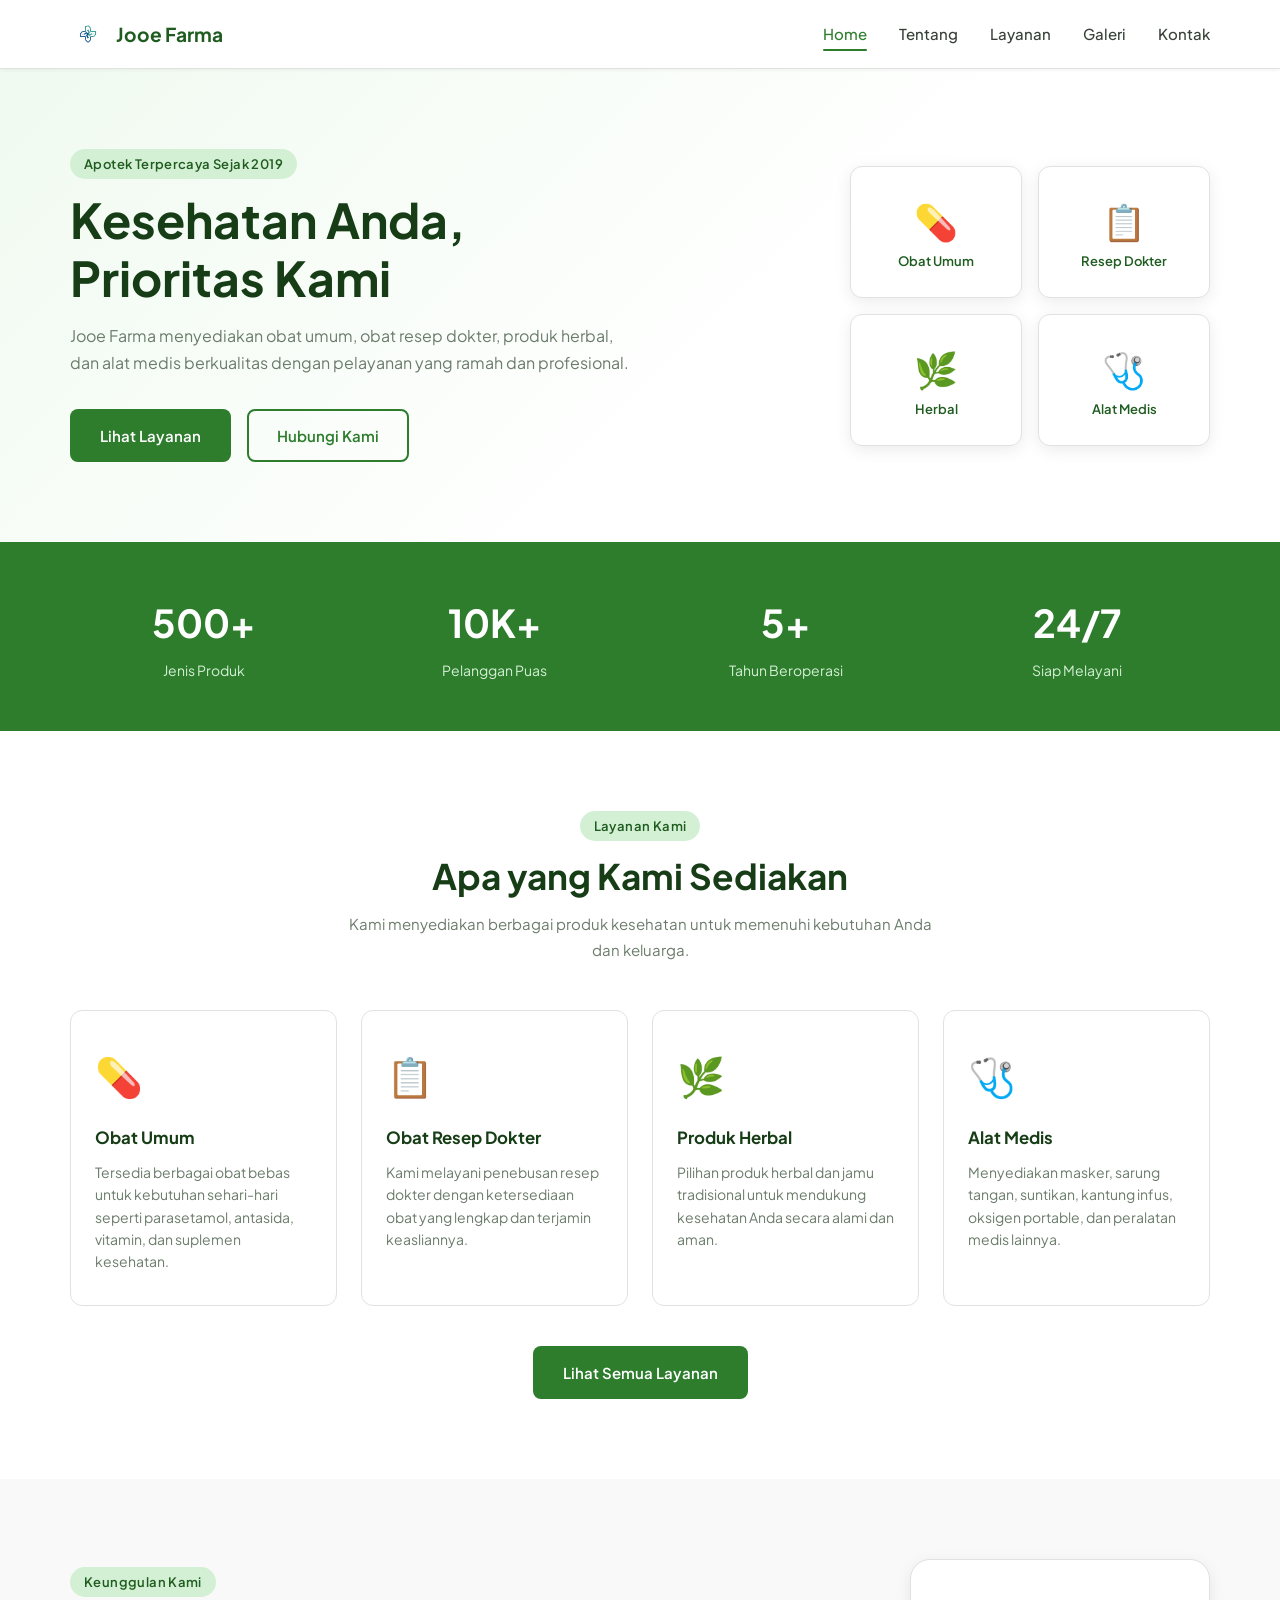
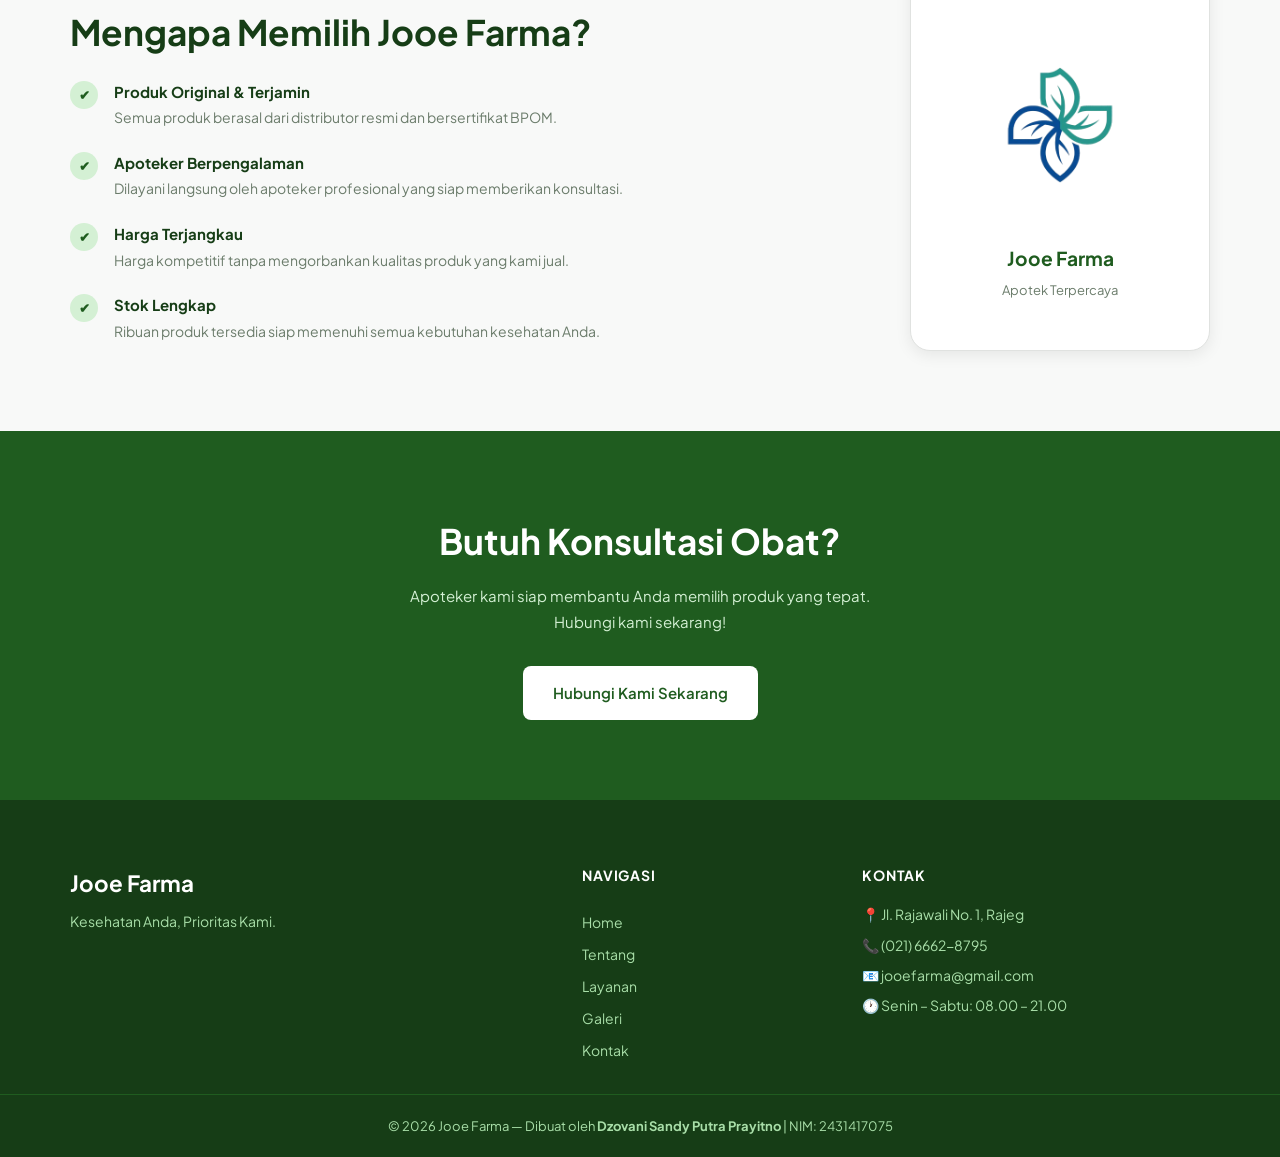
==== index.html @ 62e9a2bd "update html" ====
<!DOCTYPE html>
<html lang="id">
<head>
  <meta charset="UTF-8" />
  <meta name="viewport" content="width=device-width, initial-scale=1.0" />
  <title>Jooe Farma - Apotek Terpercaya</title>
  <link rel="image/jpg" href="images/logo.png">
  <link rel="stylesheet" href="style.css" />
  <link href="https://fonts.googleapis.com/css2?family=Plus+Jakarta+Sans:wght@400;500;600;700&display=swap" rel="stylesheet" />
</head>
<body>

  <!-- ========== NAVBAR ========== -->
  <header class="navbar">
    <div class="container navbar__inner">

      <a href="index.html" class="navbar__logo">
        <img src="images/logo.png" alt="Logo Jooe Farma" class="navbar__logo-img" />
        <span class="navbar__logo-text">Jooe Farma</span>
      </a>

      <nav class="navbar__menu" id="navMenu">
        <a href="index.html"    class="navbar__link active">Home</a>
        <a href="tentang.html"  class="navbar__link">Tentang</a>
        <a href="layanan.html"  class="navbar__link">Layanan</a>
        <a href="galeri.html"   class="navbar__link">Galeri</a>
        <a href="kontak.html"   class="navbar__link">Kontak</a>
      </nav>

      <button class="navbar__toggle" id="navToggle" aria-label="Buka menu">
        <span></span>
        <span></span>
        <span></span>
      </button>

    </div>
  </header>

  <main>

    <!-- ========== HERO ========== -->
    <section class="hero">
      <div class="container hero__inner">

        <div class="hero__content">
          <span class="badge">Apotek Terpercaya Sejak 2019</span>
          <h1 class="hero__title">Kesehatan Anda,<br />Prioritas Kami</h1>
          <p class="hero__desc">
            Jooe Farma menyediakan obat umum, obat resep dokter, produk herbal,
            dan alat medis berkualitas dengan pelayanan yang ramah dan profesional.
          </p>
          <div class="hero__actions">
            <a href="layanan.html" class="btn btn--primary">Lihat Layanan</a>
            <a href="kontak.html"  class="btn btn--outline">Hubungi Kami</a>
          </div>
        </div>

        <div class="hero__cards">
          <div class="hero-card">
            <span class="hero-card__icon">💊</span>
            <p class="hero-card__label">Obat Umum</p>
          </div>
          <div class="hero-card">
            <span class="hero-card__icon">📋</span>
            <p class="hero-card__label">Resep Dokter</p>
          </div>
          <div class="hero-card">
            <span class="hero-card__icon">🌿</span>
            <p class="hero-card__label">Herbal</p>
          </div>
          <div class="hero-card">
            <span class="hero-card__icon">🩺</span>
            <p class="hero-card__label">Alat Medis</p>
          </div>
        </div>

      </div>
    </section>

    <!-- ========== STATS ========== -->
    <section class="stats">
      <div class="container stats__grid">
        <div class="stats__item">
          <span class="stats__number">500+</span>
          <span class="stats__label">Jenis Produk</span>
        </div>
        <div class="stats__item">
          <span class="stats__number">10K+</span>
          <span class="stats__label">Pelanggan Puas</span>
        </div>
        <div class="stats__item">
          <span class="stats__number">5+</span>
          <span class="stats__label">Tahun Beroperasi</span>
        </div>
        <div class="stats__item">
          <span class="stats__number">24/7</span>
          <span class="stats__label">Siap Melayani</span>
        </div>
      </div>
    </section>

    <!-- ========== LAYANAN UNGGULAN ========== -->
    <section class="section">
      <div class="container">

        <div class="section__header">
          <span class="badge">Layanan Kami</span>
          <h2 class="section__title">Apa yang Kami Sediakan</h2>
          <p class="section__desc">
            Kami menyediakan berbagai produk kesehatan untuk memenuhi kebutuhan Anda dan keluarga.
          </p>
        </div>

        <div class="services__grid">

          <div class="service-card">
            <div class="service-card__icon">💊</div>
            <h3 class="service-card__title">Obat Umum</h3>
            <p class="service-card__desc">
              Tersedia berbagai obat bebas untuk kebutuhan sehari-hari seperti
              parasetamol, antasida, vitamin, dan suplemen kesehatan.
            </p>
          </div>

          <div class="service-card">
            <div class="service-card__icon">📋</div>
            <h3 class="service-card__title">Obat Resep Dokter</h3>
            <p class="service-card__desc">
              Kami melayani penebusan resep dokter dengan ketersediaan obat
              yang lengkap dan terjamin keasliannya.
            </p>
          </div>

          <div class="service-card">
            <div class="service-card__icon">🌿</div>
            <h3 class="service-card__title">Produk Herbal</h3>
            <p class="service-card__desc">
              Pilihan produk herbal dan jamu tradisional untuk mendukung
              kesehatan Anda secara alami dan aman.
            </p>
          </div>

          <div class="service-card">
            <div class="service-card__icon">🩺</div>
            <h3 class="service-card__title">Alat Medis</h3>
            <p class="service-card__desc">
              Menyediakan masker, sarung tangan, suntikan, kantung infus,
              oksigen portable, dan peralatan medis lainnya.
            </p>
          </div>

        </div>

        <div class="text-center" style="margin-top: 2.5rem;">
          <a href="layanan.html" class="btn btn--primary">Lihat Semua Layanan</a>
        </div>

      </div>
    </section>

    <!-- ========== KENAPA JOOE FARMA ========== -->
    <section class="section why">
      <div class="container why__inner">

        <div class="why__content">
          <span class="badge">Keunggulan Kami</span>
          <h2 class="section__title">Mengapa Memilih Jooe Farma?</h2>

          <ul class="why__list">

            <li class="why__item">
              <span class="why__check">✔</span>
              <div>
                <strong>Produk Original &amp; Terjamin</strong>
                <p>Semua produk berasal dari distributor resmi dan bersertifikat BPOM.</p>
              </div>
            </li>

            <li class="why__item">
              <span class="why__check">✔</span>
              <div>
                <strong>Apoteker Berpengalaman</strong>
                <p>Dilayani langsung oleh apoteker profesional yang siap memberikan konsultasi.</p>
              </div>
            </li>

            <li class="why__item">
              <span class="why__check">✔</span>
              <div>
                <strong>Harga Terjangkau</strong>
                <p>Harga kompetitif tanpa mengorbankan kualitas produk yang kami jual.</p>
              </div>
            </li>

            <li class="why__item">
              <span class="why__check">✔</span>
              <div>
                <strong>Stok Lengkap</strong>
                <p>Ribuan produk tersedia siap memenuhi semua kebutuhan kesehatan Anda.</p>
              </div>
            </li>

          </ul>
        </div>

        <div class="why__visual">
          <div class="why__visual-box">
            <img src="images/logo.png" alt="Logo Jooe Farma" class="why__visual-logo" />
            <p>Jooe Farma</p>
            <small>Apotek Terpercaya</small>
          </div>
        </div>

      </div>
    </section>

    <!-- ========== CTA BANNER ========== -->
    <section class="cta-banner">
      <div class="container cta-banner__inner">
        <h2 class="cta-banner__title">Butuh Konsultasi Obat?</h2>
        <p class="cta-banner__desc">
          Apoteker kami siap membantu Anda memilih produk yang tepat. Hubungi kami sekarang!
        </p>
        <a href="kontak.html" class="btn btn--white">Hubungi Kami Sekarang</a>
      </div>
    </section>

  </main>

  <!-- ========== FOOTER ========== -->
  <footer class="footer">
    <div class="container footer__grid">

      <div class="footer__brand">
        <span class="footer__logo-text">Jooe Farma</span>
        <p class="footer__tagline">Kesehatan Anda, Prioritas Kami.</p>
      </div>

      <div class="footer__nav">
        <h4 class="footer__heading">Navigasi</h4>
        <a href="index.html"   class="footer__link">Home</a>
        <a href="tentang.html" class="footer__link">Tentang</a>
        <a href="layanan.html" class="footer__link">Layanan</a>
        <a href="galeri.html"  class="footer__link">Galeri</a>
        <a href="kontak.html"  class="footer__link">Kontak</a>
      </div>

      <div class="footer__contact">
        <h4 class="footer__heading">Kontak</h4>
        <p>📍 Jl. Rajawali No. 1, Rajeg</p>
        <p>📞 (021) 6662-8795</p>
        <p>📧 jooefarma@gmail.com</p>
        <p>🕐 Senin – Sabtu: 08.00 – 21.00</p>
      </div>

    </div>

    <div class="footer__bottom">
      <div class="container">
        <p>
          &copy; 2026 Jooe Farma &mdash; Dibuat oleh
          <strong>Dzovani Sandy Putra Prayitno</strong> | NIM: 2431417075
        </p>
      </div>
    </div>
  </footer>

  <script src="script.js"></script>

</body>
</html>
---- style.css ----
/* ---------- RESET & BASE ---------- */
*, *::before, *::after {
  box-sizing: border-box;
  margin: 0;
  padding: 0;
}

html {
  scroll-behavior: smooth;
}

body {
  font-family: 'Plus Jakarta Sans', sans-serif;
  font-size: 16px;
  line-height: 1.7;
  color: #1a2e1a;
  background-color: #ffffff;
}

img {
  max-width: 100%;
  display: block;
}

a {
  text-decoration: none;
  color: inherit;
}

ul {
  list-style: none;
}

/* ---------- CSS VARIABLES ---------- */
:root {
  --green-50:  #f0faf0;
  --green-100: #d4f0d4;
  --green-200: #a8dea8;
  --green-500: #3a9a3a;
  --green-600: #2d7d2d;
  --green-700: #1f5c1f;
  --green-800: #163d16;

  --gray-50:  #f8f9f8;
  --gray-100: #f0f1f0;
  --gray-200: #e0e2e0;
  --gray-500: #6b7c6b;
  --gray-700: #374037;

  --white: #ffffff;
  --radius-sm: 8px;
  --radius-md: 12px;
  --radius-lg: 20px;

  --shadow-sm: 0 1px 4px rgba(0,0,0,0.06);
  --shadow-md: 0 4px 16px rgba(0,0,0,0.08);

  --transition: 0.2s ease;
}

/* ---------- FLUID CONTAINER ---------- */
.container {
  width: 90%;
  max-width: 1140px;
  margin-inline: auto;
}

/* ---------- TYPOGRAPHY UTILITIES ---------- */
.text-center { text-align: center; }

.badge {
  display: inline-block;
  background: var(--green-100);
  color: var(--green-700);
  font-size: 13px;
  font-weight: 600;
  padding: 4px 14px;
  border-radius: 999px;
  letter-spacing: 0.03em;
  margin-bottom: 0.75rem;
}

/* ---------- BUTTONS ---------- */
.btn {
  display: inline-block;
  padding: 12px 28px;
  border-radius: var(--radius-sm);
  font-size: 15px;
  font-weight: 600;
  cursor: pointer;
  transition: background var(--transition), color var(--transition), border-color var(--transition);
  border: 2px solid transparent;
}

.btn--primary {
  background: var(--green-600);
  color: var(--white);
}

.btn--primary:hover {
  background: var(--green-700);
}

.btn--outline {
  background: transparent;
  color: var(--green-600);
  border-color: var(--green-600);
}

.btn--outline:hover {
  background: var(--green-50);
}

.btn--white {
  background: var(--white);
  color: var(--green-700);
}

.btn--white:hover {
  background: var(--green-50);
}

/* ---------- SECTION COMMON ---------- */
.section {
  padding: 5rem 0;
}

.section__header {
  text-align: center;
  max-width: 600px;
  margin-inline: auto;
  margin-bottom: 3rem;
}

.section__title {
  font-size: clamp(1.6rem, 3vw, 2.2rem);
  font-weight: 700;
  color: var(--green-800);
  margin-bottom: 0.75rem;
  line-height: 1.3;
}

.section__desc {
  font-size: 15px;
  color: var(--gray-500);
}

/* ================================================
   NAVBAR
   ================================================ */
.navbar {
  position: sticky;
  top: 0;
  z-index: 100;
  background: var(--white);
  border-bottom: 1px solid var(--gray-200);
  box-shadow: var(--shadow-sm);
}

.navbar__inner {
  display: flex;
  align-items: center;
  justify-content: space-between;
  height: 68px;
}

.navbar__logo {
  display: flex;
  align-items: center;
  gap: 10px;
}

.navbar__logo-img {
  width: 36px;
  height: 36px;
  object-fit: contain;
}

.navbar__logo-text {
  font-size: 1.2rem;
  font-weight: 700;
  color: var(--green-700);
}

.navbar__menu {
  display: flex;
  align-items: center;
  gap: 2rem;
}

.navbar__link {
  font-size: 15px;
  font-weight: 500;
  color: var(--gray-700);
  position: relative;
  transition: color var(--transition);
}

.navbar__link::after {
  content: '';
  position: absolute;
  bottom: -4px;
  left: 0;
  width: 0;
  height: 2px;
  background: var(--green-600);
  border-radius: 2px;
  transition: width var(--transition);
}

.navbar__link:hover,
.navbar__link.active {
  color: var(--green-600);
}

.navbar__link:hover::after,
.navbar__link.active::after {
  width: 100%;
}

/* Hamburger toggle */
.navbar__toggle {
  display: none;
  flex-direction: column;
  gap: 5px;
  background: none;
  border: none;
  cursor: pointer;
  padding: 4px;
}

.navbar__toggle span {
  display: block;
  width: 24px;
  height: 2px;
  background: var(--green-700);
  border-radius: 2px;
  transition: var(--transition);
}

/* ================================================
   HERO
   ================================================ */
.hero {
  background: linear-gradient(135deg, var(--green-50) 0%, #ffffff 60%);
  padding: 5rem 0;
}

.hero__inner {
  display: flex;
  align-items: center;
  justify-content: space-between;
  gap: 3rem;
}

.hero__content {
  flex: 1;
  max-width: 560px;
}

.hero__title {
  font-size: clamp(2rem, 5vw, 3rem);
  font-weight: 700;
  color: var(--green-800);
  line-height: 1.2;
  margin-bottom: 1rem;
}

.hero__desc {
  font-size: 16px;
  color: var(--gray-500);
  margin-bottom: 2rem;
}

.hero__actions {
  display: flex;
  gap: 1rem;
  flex-wrap: wrap;
}

/* Hero floating cards */
.hero__cards {
  display: grid;
  grid-template-columns: repeat(2, 1fr);
  gap: 1rem;
  flex-shrink: 0;
  width: min(360px, 100%);
}

.hero-card {
  background: var(--white);
  border: 1px solid var(--gray-200);
  border-radius: var(--radius-md);
  padding: 1.5rem 1rem;
  text-align: center;
  box-shadow: var(--shadow-md);
  transition: transform var(--transition);
}

.hero-card:hover {
  transform: translateY(-4px);
}

.hero-card__icon {
  font-size: 2.2rem;
  margin-bottom: 0.5rem;
}

.hero-card__label {
  font-size: 13px;
  font-weight: 600;
  color: var(--green-700);
}

/* ================================================
   STATS
   ================================================ */
.stats {
  background: var(--green-600);
  padding: 3rem 0;
}

.stats__grid {
  display: grid;
  grid-template-columns: repeat(4, 1fr);
  gap: 1.5rem;
  text-align: center;
}

.stats__number {
  display: block;
  font-size: clamp(1.8rem, 4vw, 2.4rem);
  font-weight: 700;
  color: var(--white);
}

.stats__label {
  display: block;
  font-size: 14px;
  color: var(--green-100);
  margin-top: 4px;
}

/* ================================================
   SERVICES
   ================================================ */
.services__grid {
  display: grid;
  grid-template-columns: repeat(auto-fit, minmax(220px, 1fr));
  gap: 1.5rem;
}

.service-card {
  background: var(--white);
  border: 1px solid var(--gray-200);
  border-radius: var(--radius-md);
  padding: 2rem 1.5rem;
  transition: box-shadow var(--transition), transform var(--transition);
}

.service-card:hover {
  box-shadow: var(--shadow-md);
  transform: translateY(-4px);
}

.service-card__icon {
  font-size: 2.4rem;
  margin-bottom: 1rem;
}

.service-card__title {
  font-size: 1.05rem;
  font-weight: 700;
  color: var(--green-800);
  margin-bottom: 0.5rem;
}

.service-card__desc {
  font-size: 14px;
  color: var(--gray-500);
  line-height: 1.6;
}

/* ================================================
   WHY JOOE FARMA
   ================================================ */
.why {
  background: var(--gray-50);
}

.why__inner {
  display: flex;
  align-items: center;
  gap: 4rem;
}

.why__content {
  flex: 1;
}

.why__list {
  margin-top: 1.5rem;
  display: flex;
  flex-direction: column;
  gap: 1.25rem;
}

.why__item {
  display: flex;
  gap: 1rem;
  align-items: flex-start;
}

.why__check {
  flex-shrink: 0;
  width: 28px;
  height: 28px;
  background: var(--green-100);
  color: var(--green-700);
  border-radius: 50%;
  display: flex;
  align-items: center;
  justify-content: center;
  font-size: 13px;
  font-weight: 700;
  margin-top: 2px;
}

.why__item strong {
  display: block;
  font-size: 15px;
  color: var(--green-800);
  margin-bottom: 2px;
}

.why__item p {
  font-size: 14px;
  color: var(--gray-500);
}

.why__visual {
  flex-shrink: 0;
  width: min(300px, 100%);
}

.why__visual-box {
  background: var(--white);
  border: 1px solid var(--gray-200);
  border-radius: var(--radius-lg);
  padding: 3rem 2rem;
  text-align: center;
  box-shadow: var(--shadow-md);
}

.why__visual-box span {
  font-size: 4rem;
  display: block;
  margin-bottom: 1rem;
}

.why__visual-box p {
  font-size: 1.2rem;
  font-weight: 700;
  color: var(--green-700);
}

.why__visual-box small {
  font-size: 13px;
  color: var(--gray-500);
}

/* ================================================
   CTA BANNER
   ================================================ */
.cta-banner {
  background: var(--green-700);
  padding: 5rem 0;
}

.cta-banner__inner {
  text-align: center;
}

.cta-banner__title {
  font-size: clamp(1.6rem, 3vw, 2.2rem);
  font-weight: 700;
  color: var(--white);
  margin-bottom: 0.75rem;
}

.cta-banner__desc {
  font-size: 15px;
  color: var(--green-100);
  margin-bottom: 2rem;
  max-width: 500px;
  margin-inline: auto;
}

/* ================================================
   FOOTER
   ================================================ */
.footer {
  background: var(--green-800);
  color: var(--green-100);
}

.footer__grid {
  display: grid;
  grid-template-columns: 2fr 1fr 1.5fr;
  gap: 3rem;
  padding: 4rem 0 2rem;
}

.footer__logo-text {
  font-size: 1.4rem;
  font-weight: 700;
  color: var(--white);
  display: block;
  margin-bottom: 0.5rem;
}

.footer__tagline {
  font-size: 14px;
  color: var(--green-200);
}

.footer__heading {
  font-size: 14px;
  font-weight: 700;
  color: var(--white);
  text-transform: uppercase;
  letter-spacing: 0.06em;
  margin-bottom: 1rem;
}

.footer__nav {
  display: flex;
  flex-direction: column;
  gap: 0.5rem;
}

.footer__link {
  font-size: 14px;
  color: var(--green-200);
  transition: color var(--transition);
}

.footer__link:hover {
  color: var(--white);
}

.footer__contact p {
  font-size: 14px;
  color: var(--green-200);
  margin-bottom: 0.4rem;
}

.footer__bottom {
  border-top: 1px solid var(--green-700);
  padding: 1.25rem 0;
  text-align: center;
  font-size: 13px;
  color: var(--green-200);
}

/* ================================================
   PAGE HERO (halaman dalam)
   ================================================ */
.page-hero {
  background: linear-gradient(135deg, var(--green-50) 0%, #ffffff 70%);
  padding: 4rem 0;
  border-bottom: 1px solid var(--gray-200);
}

.page-hero__inner {
  text-align: center;
  max-width: 680px;
  margin-inline: auto;
}

.page-hero__title {
  font-size: clamp(1.8rem, 4vw, 2.6rem);
  font-weight: 700;
  color: var(--green-800);
  margin-bottom: 0.75rem;
  line-height: 1.25;
}

.page-hero__desc {
  font-size: 15px;
  color: var(--gray-500);
}

/* ================================================
   LAYANAN — KATEGORI HEADER
   ================================================ */
.layanan-kategori__header {
  margin-bottom: 2rem;
}

.layanan-kategori__title-group {
  display: flex;
  align-items: center;
  gap: 1rem;
  margin-bottom: 0.75rem;
}

.layanan-kategori__icon {
  font-size: 2.5rem;
  flex-shrink: 0;
}

.layanan-kategori__desc {
  font-size: 15px;
  color: var(--gray-500);
  max-width: 600px;
}

/* ================================================
   LAYANAN — PRODUK GRID
   ================================================ */
.produk__grid {
  display: grid;
  grid-template-columns: repeat(auto-fit, minmax(220px, 1fr));
  gap: 1.25rem;
}

.produk-card {
  background: var(--white);
  border: 1px solid var(--gray-200);
  border-radius: var(--radius-md);
  padding: 1.5rem;
  transition: box-shadow var(--transition), transform var(--transition);
  display: flex;
  flex-direction: column;
  gap: 0.5rem;
}

.produk-card:hover {
  box-shadow: var(--shadow-md);
  transform: translateY(-3px);
}

.produk-card__icon {
  font-size: 2rem;
}

.produk-card__name {
  font-size: 15px;
  font-weight: 700;
  color: var(--green-800);
}

.produk-card__desc {
  font-size: 13px;
  color: var(--gray-500);
  line-height: 1.6;
  flex: 1;
}

.produk-card__tag {
  display: inline-block;
  font-size: 11px;
  font-weight: 600;
  padding: 3px 10px;
  border-radius: 999px;
  background: var(--green-100);
  color: var(--green-700);
  width: fit-content;
  margin-top: 0.25rem;
}

.produk-card__tag--resep {
  background: #e8f0fe;
  color: #1a56db;
}

.produk-card__tag--herbal {
  background: #ecfdf5;
  color: #059669;
}

.produk-card__tag--alat {
  background: #fff7ed;
  color: #c2410c;
}

.resep-info {
  display: flex;
  align-items: flex-start;
  gap: 0.75rem;
  background: var(--green-50);
  border: 1px solid var(--green-100);
  border-radius: var(--radius-sm);
  padding: 1rem 1.25rem;
  margin-top: 2rem;
}

.resep-info__icon {
  font-size: 1.2rem;
  flex-shrink: 0;
}

.resep-info p {
  font-size: 14px;
  color: var(--green-700);
}

/* ================================================
   TENTANG — SEJARAH
   ================================================ */
.about-story__inner {
  display: flex;
  align-items: center;
  gap: 4rem;
}

.about-story__visual {
  flex-shrink: 0;
  width: min(280px, 100%);
}

.about-story__box {
  background: var(--green-50);
  border: 1px solid var(--green-100);
  border-radius: var(--radius-lg);
  padding: 3rem 2rem;
  text-align: center;
}

.about-story__box span {
  font-size: 4rem;
  display: block;
  margin-bottom: 1rem;
}

.about-story__box p {
  font-size: 1.1rem;
  font-weight: 700;
  color: var(--green-700);
}

.about-story__box small {
  font-size: 13px;
  color: var(--gray-500);
}

.about-story__content {
  flex: 1;
}

/* ================================================
   TENTANG — VISI MISI
   ================================================ */
.visi-misi__grid {
  display: grid;
  grid-template-columns: repeat(auto-fit, minmax(280px, 1fr));
  gap: 1.5rem;
}

.visi-misi__card {
  background: var(--white);
  border-radius: var(--radius-md);
  padding: 2rem 1.75rem;
  border: 1px solid var(--gray-200);
}

.visi-misi__card--visi {
  border-top: 4px solid var(--green-500);
}

.visi-misi__card--misi {
  border-top: 4px solid var(--green-700);
}

.visi-misi__icon {
  font-size: 2rem;
  margin-bottom: 0.75rem;
}

.visi-misi__title {
  font-size: 1.1rem;
  font-weight: 700;
  color: var(--green-800);
  margin-bottom: 0.75rem;
}

.visi-misi__text {
  font-size: 14px;
  color: var(--gray-500);
  line-height: 1.7;
}

.visi-misi__list {
  list-style: disc;
  padding-left: 1.25rem;
  display: flex;
  flex-direction: column;
  gap: 0.5rem;
}

.visi-misi__list li {
  font-size: 14px;
  color: var(--gray-500);
  line-height: 1.6;
}

/* ================================================
   TENTANG — TIM
   ================================================ */
.team__grid {
  display: grid;
  grid-template-columns: repeat(auto-fit, minmax(220px, 1fr));
  gap: 1.5rem;
}

.team-card {
  background: var(--white);
  border: 1px solid var(--gray-200);
  border-radius: var(--radius-md);
  padding: 2rem 1.5rem;
  text-align: center;
  transition: box-shadow var(--transition), transform var(--transition);
}

.team-card:hover {
  box-shadow: var(--shadow-md);
  transform: translateY(-4px);
}

.team-card__avatar {
  font-size: 3.5rem;
  margin-bottom: 1rem;
}

.team-card__name {
  font-size: 15px;
  font-weight: 700;
  color: var(--green-800);
  margin-bottom: 0.25rem;
}

.team-card__role {
  font-size: 13px;
  font-weight: 600;
  color: var(--green-600);
  margin-bottom: 0.5rem;
}

.team-card__desc {
  font-size: 13px;
  color: var(--gray-500);
  line-height: 1.6;
}

/* ================================================
   TENTANG — KOMITMEN
   ================================================ */
.komitmen__grid {
  display: grid;
  grid-template-columns: repeat(auto-fit, minmax(200px, 1fr));
  gap: 1.5rem;
}

.komitmen-card {
  background: rgba(255,255,255,0.08);
  border: 1px solid rgba(255,255,255,0.15);
  border-radius: var(--radius-md);
  padding: 2rem 1.5rem;
  text-align: center;
}

.komitmen-card__icon {
  font-size: 2.2rem;
  display: block;
  margin-bottom: 0.75rem;
}

.komitmen-card__title {
  font-size: 1rem;
  font-weight: 700;
  color: var(--white);
  margin-bottom: 0.5rem;
}

.komitmen-card__desc {
  font-size: 13px;
  color: var(--green-100);
  line-height: 1.6;
}

/* ================================================
   RESPONSIVE — TABLET (max 900px)
   ================================================ */
@media (max-width: 900px) {

  .hero__inner {
    flex-direction: column;
    text-align: center;
  }

  .hero__actions {
    justify-content: center;
  }

  .hero__cards {
    width: 100%;
    grid-template-columns: repeat(4, 1fr);
  }

  .stats__grid {
    grid-template-columns: repeat(2, 1fr);
  }

  .why__inner {
    flex-direction: column;
  }

  .why__visual {
    width: 100%;
  }

  .about-story__inner {
    flex-direction: column;
  }

  .about-story__visual {
    width: 100%;
  }

  .footer__grid {
    grid-template-columns: 1fr 1fr;
  }

  .footer__brand {
    grid-column: 1 / -1;
  }
}

/* ================================================
   RESPONSIVE — MOBILE (max 600px)
   ================================================ */
@media (max-width: 600px) {

  /* Navbar mobile */
  .navbar__toggle {
    display: flex;
  }

  .navbar__menu {
    display: none;
    position: absolute;
    top: 68px;
    left: 0;
    width: 100%;
    background: var(--white);
    flex-direction: column;
    align-items: flex-start;
    padding: 1rem 1.5rem;
    border-bottom: 1px solid var(--gray-200);
    gap: 1rem;
    box-shadow: var(--shadow-md);
  }

  .navbar__menu.open {
    display: flex;
  }

  /* Relative position for dropdown */
  .navbar {
    position: sticky;
    top: 0;
  }

  .hero__cards {
    grid-template-columns: repeat(2, 1fr);
  }

  .stats__grid {
    grid-template-columns: repeat(2, 1fr);
  }

  .footer__grid {
    grid-template-columns: 1fr;
    gap: 2rem;
  }
}

/* ================================================
   GALERI
   ================================================ */
.galeri-filter {
  display: flex;
  gap: 0.75rem;
  flex-wrap: wrap;
  margin-bottom: 0.5rem;
}

.galeri-filter__btn {
  padding: 8px 20px;
  border-radius: 999px;
  border: 1.5px solid var(--gray-200);
  background: var(--white);
  font-size: 14px;
  font-weight: 500;
  color: var(--gray-700);
  cursor: pointer;
  transition: all var(--transition);
  font-family: 'Plus Jakarta Sans', sans-serif;
}

.galeri-filter__btn:hover {
  border-color: var(--green-500);
  color: var(--green-600);
}

.galeri-filter__btn.active {
  background: var(--green-600);
  border-color: var(--green-600);
  color: var(--white);
}

.galeri__grid {
  display: grid;
  grid-template-columns: repeat(auto-fill, minmax(240px, 1fr));
  gap: 1.25rem;
}

.galeri-item {
  position: relative;
  border-radius: var(--radius-md);
  overflow: hidden;
  border: 1px solid var(--gray-200);
  cursor: pointer;
  transition: transform var(--transition), box-shadow var(--transition);
}

.galeri-item:hover {
  transform: translateY(-4px);
  box-shadow: var(--shadow-md);
}

.galeri-item.hidden {
  display: none;
}

.galeri-item__img {
  width: 100%;
  height: 200px;
  display: flex;
  align-items: center;
  justify-content: center;
  font-size: 4rem;
}

.galeri-item__img--1  { background: #e8f5e9; }
.galeri-item__img--2  { background: #f1f8e9; }
.galeri-item__img--3  { background: #e0f2f1; }
.galeri-item__img--4  { background: #e8f5e9; }
.galeri-item__img--5  { background: #f9fbe7; }
.galeri-item__img--6  { background: #e0f7fa; }
.galeri-item__img--7  { background: #e8eaf6; }
.galeri-item__img--8  { background: #fce4ec; }
.galeri-item__img--9  { background: #fff8e1; }
.galeri-item__img--10 { background: #e8f5e9; }
.galeri-item__img--11 { background: #e3f2fd; }
.galeri-item__img--12 { background: #f3e5f5; }
.galeri-item__img--13 { background: #e8f5e9; }
.galeri-item__img--14 { background: #fff3e0; }

.galeri-item__overlay {
  padding: 0.75rem 1rem;
  background: var(--white);
  border-top: 1px solid var(--gray-200);
  display: flex;
  align-items: center;
  justify-content: space-between;
  gap: 0.5rem;
}

.galeri-item__caption {
  font-size: 13px;
  font-weight: 600;
  color: var(--green-800);
}

.galeri-item__cat {
  font-size: 11px;
  font-weight: 600;
  padding: 2px 10px;
  border-radius: 999px;
  background: var(--green-100);
  color: var(--green-700);
  white-space: nowrap;
}

.galeri-empty {
  text-align: center;
  padding: 4rem 0;
  color: var(--gray-500);
}

.galeri-empty span {
  font-size: 3rem;
  display: block;
  margin-bottom: 0.75rem;
}

.galeri-empty p {
  font-size: 15px;
}

/* ================================================
   KONTAK
   ================================================ */
.kontak__inner {
  display: grid;
  grid-template-columns: 1fr 1.2fr;
  gap: 4rem;
  align-items: flex-start;
}

.kontak-info__list {
  display: flex;
  flex-direction: column;
  gap: 1.25rem;
  margin-bottom: 2rem;
}

.kontak-info__item {
  display: flex;
  align-items: flex-start;
  gap: 1rem;
}

.kontak-info__icon {
  font-size: 1.4rem;
  flex-shrink: 0;
  margin-top: 2px;
}

.kontak-info__label {
  font-size: 13px;
  font-weight: 700;
  color: var(--green-700);
  text-transform: uppercase;
  letter-spacing: 0.04em;
  margin-bottom: 2px;
}

.kontak-info__value {
  font-size: 15px;
  color: var(--gray-700);
  line-height: 1.6;
}

/* Jam Operasional */
.jam-operasional {
  background: var(--green-50);
  border: 1px solid var(--green-100);
  border-radius: var(--radius-md);
  padding: 1.5rem;
}

.jam-operasional__title {
  font-size: 15px;
  font-weight: 700;
  color: var(--green-800);
  margin-bottom: 1rem;
}

.jam-operasional__grid {
  display: flex;
  flex-direction: column;
  gap: 0.5rem;
  margin-bottom: 1rem;
}

.jam-operasional__row {
  display: flex;
  justify-content: space-between;
  font-size: 14px;
  color: var(--gray-700);
}

.jam-operasional__time {
  font-weight: 600;
  color: var(--green-700);
}

.jam-operasional__time--tutup {
  color: #dc2626;
}

.jam-toggle-btn {
  display: inline-block;
  padding: 8px 18px;
  background: var(--green-600);
  color: var(--white);
  border: none;
  border-radius: var(--radius-sm);
  font-size: 13px;
  font-weight: 600;
  cursor: pointer;
  font-family: 'Plus Jakarta Sans', sans-serif;
  transition: background var(--transition);
}

.jam-toggle-btn:hover {
  background: var(--green-700);
}

.jam-status {
  margin-top: 0.75rem;
  font-size: 14px;
  font-weight: 600;
  color: var(--green-800);
  display: none;
}

/* Form */
.kontak-form-wrap {
  background: var(--white);
  border: 1px solid var(--gray-200);
  border-radius: var(--radius-lg);
  padding: 2.5rem 2rem;
  box-shadow: var(--shadow-sm);
}

.kontak-form {
  display: flex;
  flex-direction: column;
  gap: 1.25rem;
}

.form-group {
  display: flex;
  flex-direction: column;
  gap: 6px;
}

.form-label {
  font-size: 14px;
  font-weight: 600;
  color: var(--green-800);
}

.form-required {
  color: #dc2626;
}

.form-optional {
  font-size: 12px;
  font-weight: 400;
  color: var(--gray-500);
}

.form-input {
  width: 100%;
  padding: 10px 14px;
  border: 1.5px solid var(--gray-200);
  border-radius: var(--radius-sm);
  font-size: 14px;
  font-family: 'Plus Jakarta Sans', sans-serif;
  color: var(--gray-700);
  background: var(--white);
  transition: border-color var(--transition), box-shadow var(--transition);
  outline: none;
}

.form-input:focus {
  border-color: var(--green-500);
  box-shadow: 0 0 0 3px rgba(58, 154, 58, 0.12);
}

.form-select {
  appearance: none;
  background-image: url("data:image/svg+xml,%3Csvg xmlns='http://www.w3.org/2000/svg' width='12' height='8' viewBox='0 0 12 8'%3E%3Cpath fill='%236b7c6b' d='M1 1l5 5 5-5'/%3E%3C/svg%3E");
  background-repeat: no-repeat;
  background-position: right 14px center;
  padding-right: 36px;
}

.form-textarea {
  resize: vertical;
  min-height: 120px;
}

/* Alert pesan */
.form-alert {
  padding: 12px 16px;
  border-radius: var(--radius-sm);
  font-size: 14px;
  font-weight: 500;
  margin-bottom: 1rem;
}

.form-alert--success {
  background: #ecfdf5;
  color: #065f46;
  border: 1px solid #a7f3d0;
}

.form-alert--error {
  background: #fef2f2;
  color: #991b1b;
  border: 1px solid #fecaca;
}

/* Peta placeholder */
.peta-placeholder {
  background: var(--gray-50);
  border: 2px dashed var(--gray-200);
  border-radius: var(--radius-md);
  height: 300px;
  display: flex;
  flex-direction: column;
  align-items: center;
  justify-content: center;
  gap: 0.5rem;
  text-align: center;
}

.peta-placeholder__icon {
  font-size: 3rem;
}

.peta-placeholder__text {
  font-size: 16px;
  font-weight: 600;
  color: var(--green-700);
}

.peta-placeholder__sub {
  font-size: 13px;
  color: var(--gray-500);
}

/* Responsive kontak */
@media (max-width: 900px) {
  .kontak__inner {
    grid-template-columns: 1fr;
    gap: 2.5rem;
  }
}

/* ================================================
   GALERI — GAMBAR REAL
   ================================================ */
.galeri-item__img-real {
  width: 100%;
  height: 200px;
  object-fit: cover;
  display: block;
}
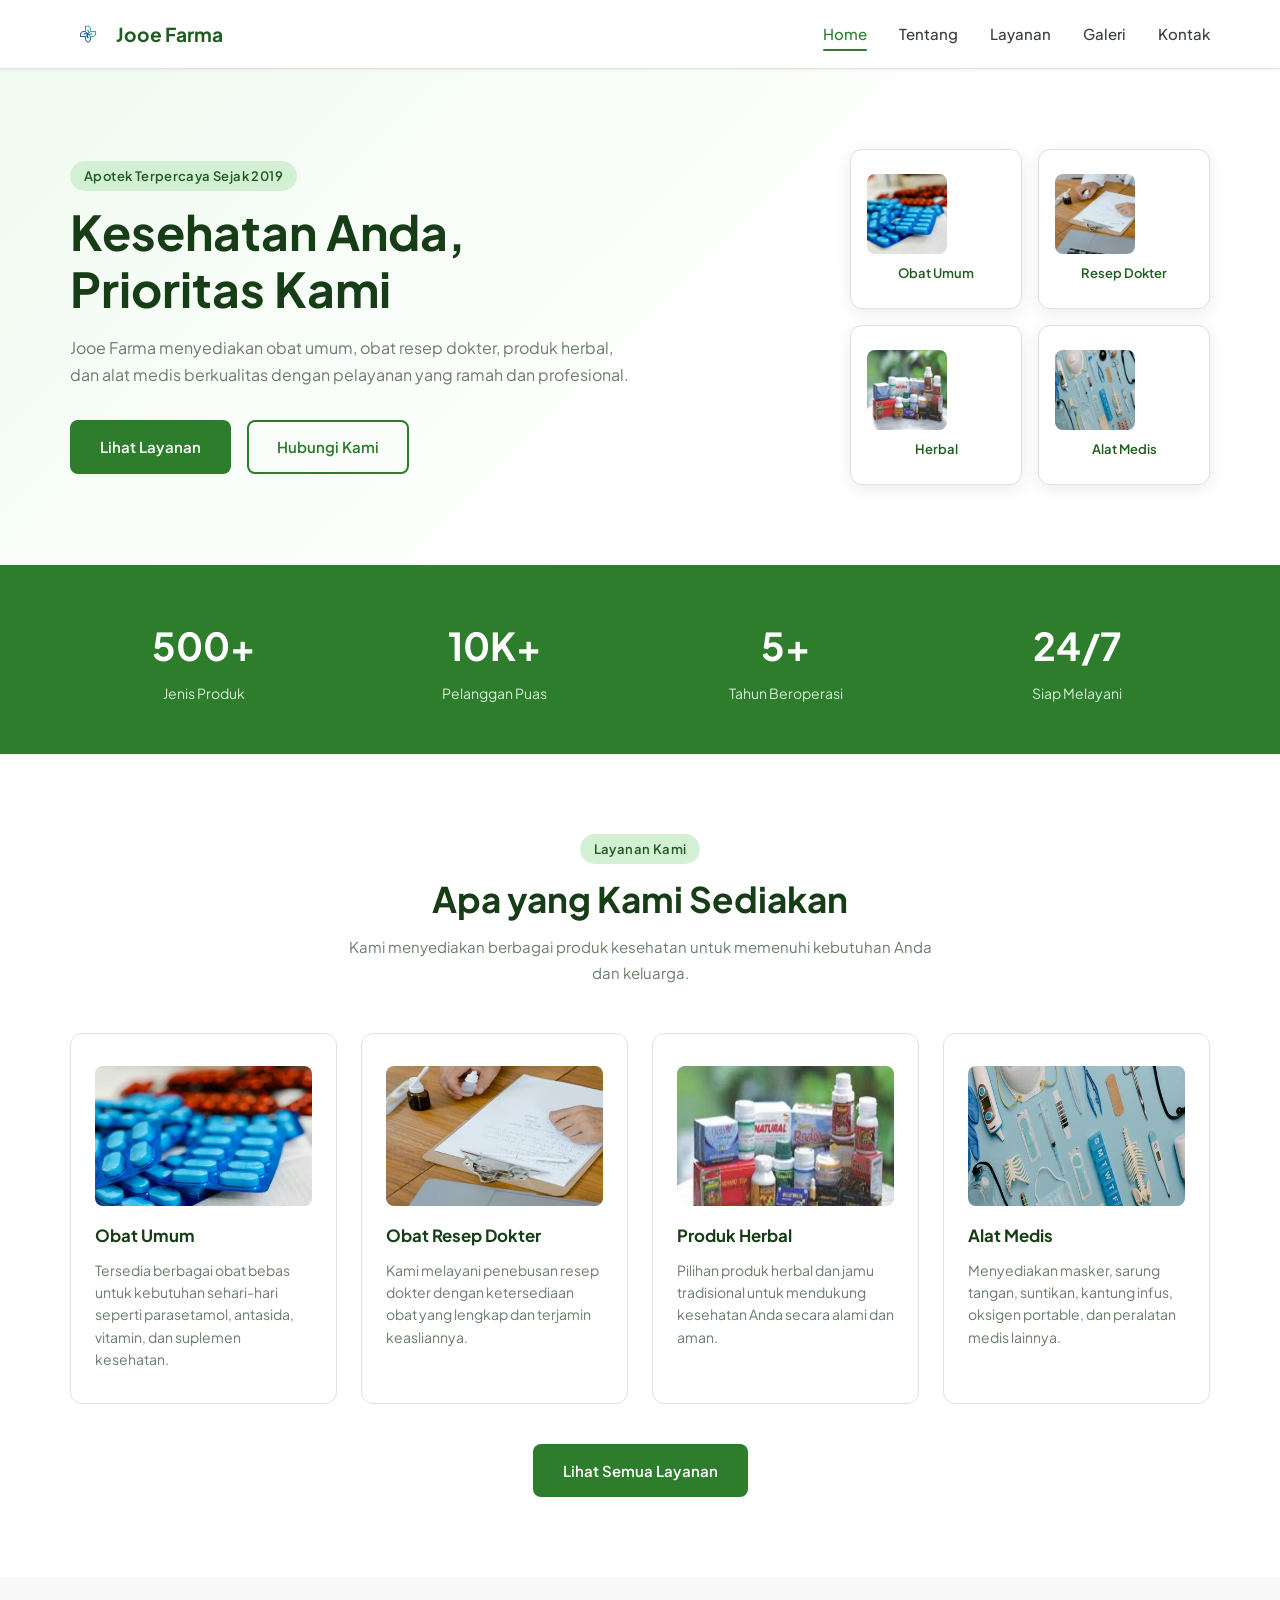
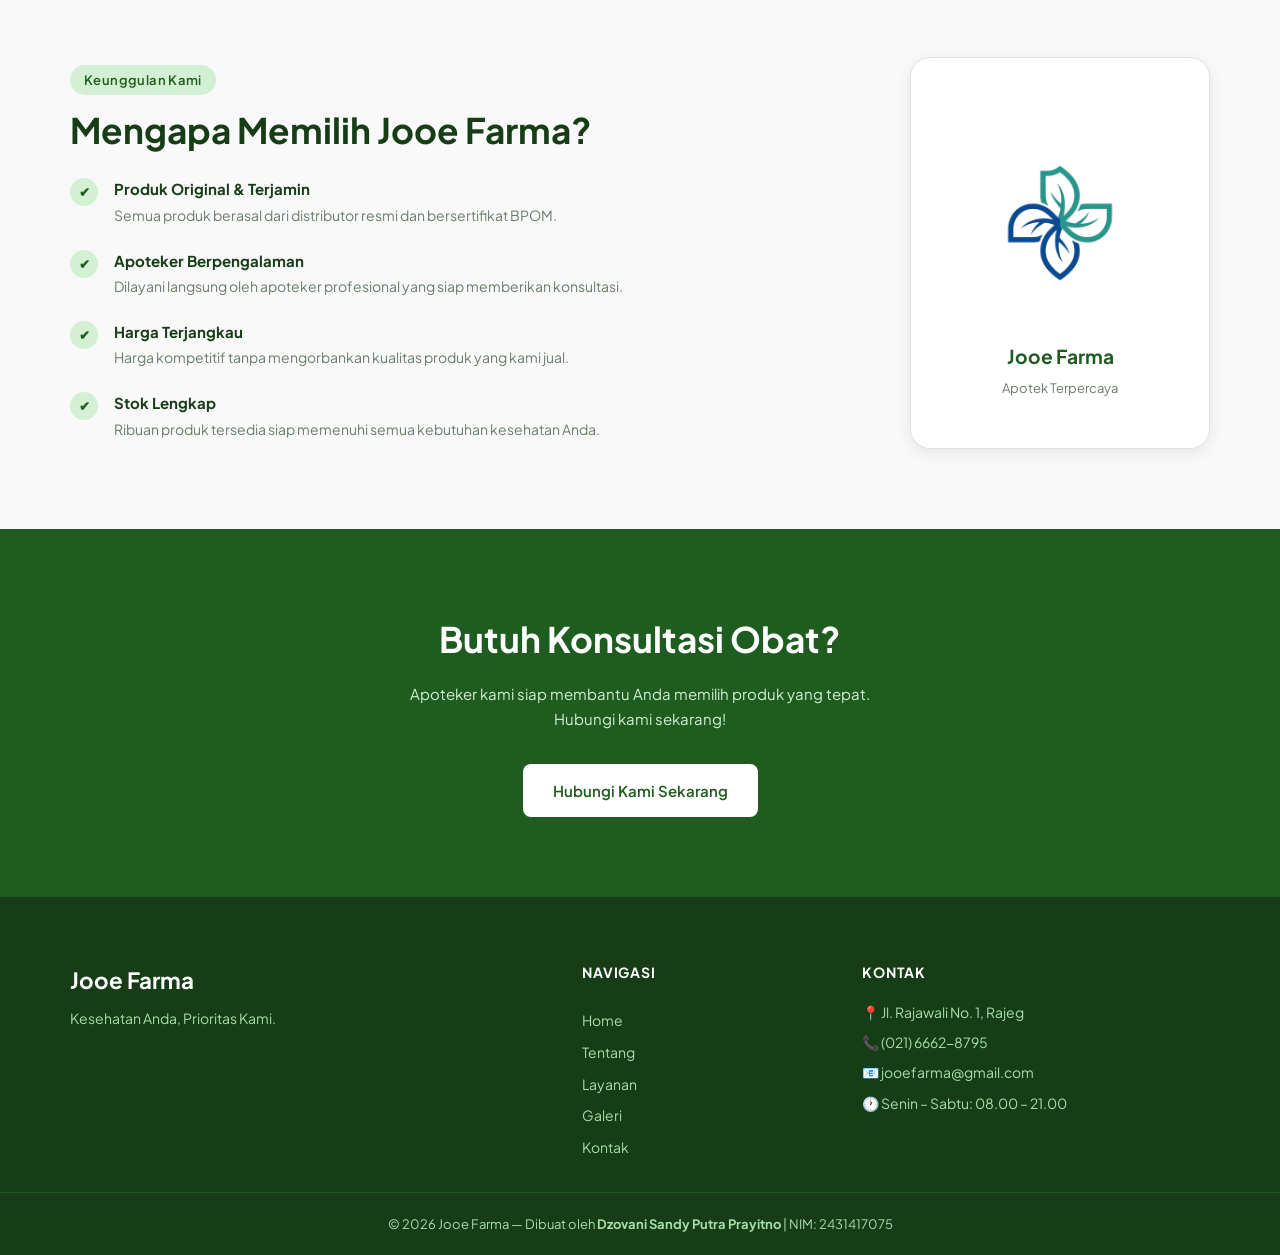
==== commit 8e1c4014: "update foto index layanan dan style" ====
--- a/index.html
+++ b/index.html
@@ -4,7 +4,7 @@
   <meta charset="UTF-8" />
   <meta name="viewport" content="width=device-width, initial-scale=1.0" />
   <title>Jooe Farma - Apotek Terpercaya</title>
-  <link rel="image/jpg" href="images/logo.png">
+  <link rel="icon" type="image/png" href="images/logo.png">
   <link rel="stylesheet" href="style.css" />
   <link href="https://fonts.googleapis.com/css2?family=Plus+Jakarta+Sans:wght@400;500;600;700&display=swap" rel="stylesheet" />
 </head>
@@ -57,19 +57,19 @@
 
         <div class="hero__cards">
           <div class="hero-card">
-            <span class="hero-card__icon">💊</span>
+            <img src="images/foto-obat-umum.jpg" alt="Obat Umum" class="hero-card__img" />
             <p class="hero-card__label">Obat Umum</p>
           </div>
           <div class="hero-card">
-            <span class="hero-card__icon">📋</span>
+            <img src="images/foto-resep.jpg" alt="Resep Dokter" class="hero-card__img" />
             <p class="hero-card__label">Resep Dokter</p>
           </div>
           <div class="hero-card">
-            <span class="hero-card__icon">🌿</span>
+            <img src="images/foto-herbal.jpg" alt="Herbal" class="hero-card__img" />
             <p class="hero-card__label">Herbal</p>
           </div>
           <div class="hero-card">
-            <span class="hero-card__icon">🩺</span>
+            <img src="images/foto-alat-medis.jpg" alt="Alat Medis" class="hero-card__img" />
             <p class="hero-card__label">Alat Medis</p>
           </div>
         </div>
@@ -114,7 +114,7 @@
         <div class="services__grid">
 
           <div class="service-card">
-            <div class="service-card__icon">💊</div>
+            <img src="images/foto-obat-umum.jpg" alt="Obat Umum" class="service-card__img" />
             <h3 class="service-card__title">Obat Umum</h3>
             <p class="service-card__desc">
               Tersedia berbagai obat bebas untuk kebutuhan sehari-hari seperti
@@ -123,7 +123,7 @@
           </div>
 
           <div class="service-card">
-            <div class="service-card__icon">📋</div>
+            <img src="images/foto-resep.jpg" alt="Resep Dokter" class="service-card__img" />
             <h3 class="service-card__title">Obat Resep Dokter</h3>
             <p class="service-card__desc">
               Kami melayani penebusan resep dokter dengan ketersediaan obat
@@ -132,7 +132,7 @@
           </div>
 
           <div class="service-card">
-            <div class="service-card__icon">🌿</div>
+            <img src="images/foto-herbal.jpg" alt="Herbal" class="service-card__img" />
             <h3 class="service-card__title">Produk Herbal</h3>
             <p class="service-card__desc">
               Pilihan produk herbal dan jamu tradisional untuk mendukung
@@ -141,7 +141,7 @@
           </div>
 
           <div class="service-card">
-            <div class="service-card__icon">🩺</div>
+            <img src="images/foto-alat-medis.jpg" alt="Alat Medis" class="service-card__img" />
             <h3 class="service-card__title">Alat Medis</h3>
             <p class="service-card__desc">
               Menyediakan masker, sarung tangan, suntikan, kantung infus,
--- a/style.css
+++ b/style.css
@@ -1352,4 +1352,34 @@
   height: 200px;
   object-fit: cover;
   display: block;
+}
+/* ================================================
+   FOTO PENGGANTI ICON
+   ================================================ */
+
+/* Hero cards */
+.hero-card__img {
+  width: 80px;
+  height: 80px;
+  object-fit: cover;
+  border-radius: var(--radius-sm);
+  margin-bottom: 0.5rem;
+}
+
+/* Service cards */
+.service-card__img {
+  width: 100%;
+  height: 140px;
+  object-fit: cover;
+  border-radius: var(--radius-sm);
+  margin-bottom: 1rem;
+}
+
+/* Layanan kategori header */
+.layanan-kategori__img {
+  width: 80px;
+  height: 80px;
+  object-fit: cover;
+  border-radius: var(--radius-sm);
+  flex-shrink: 0;
 }
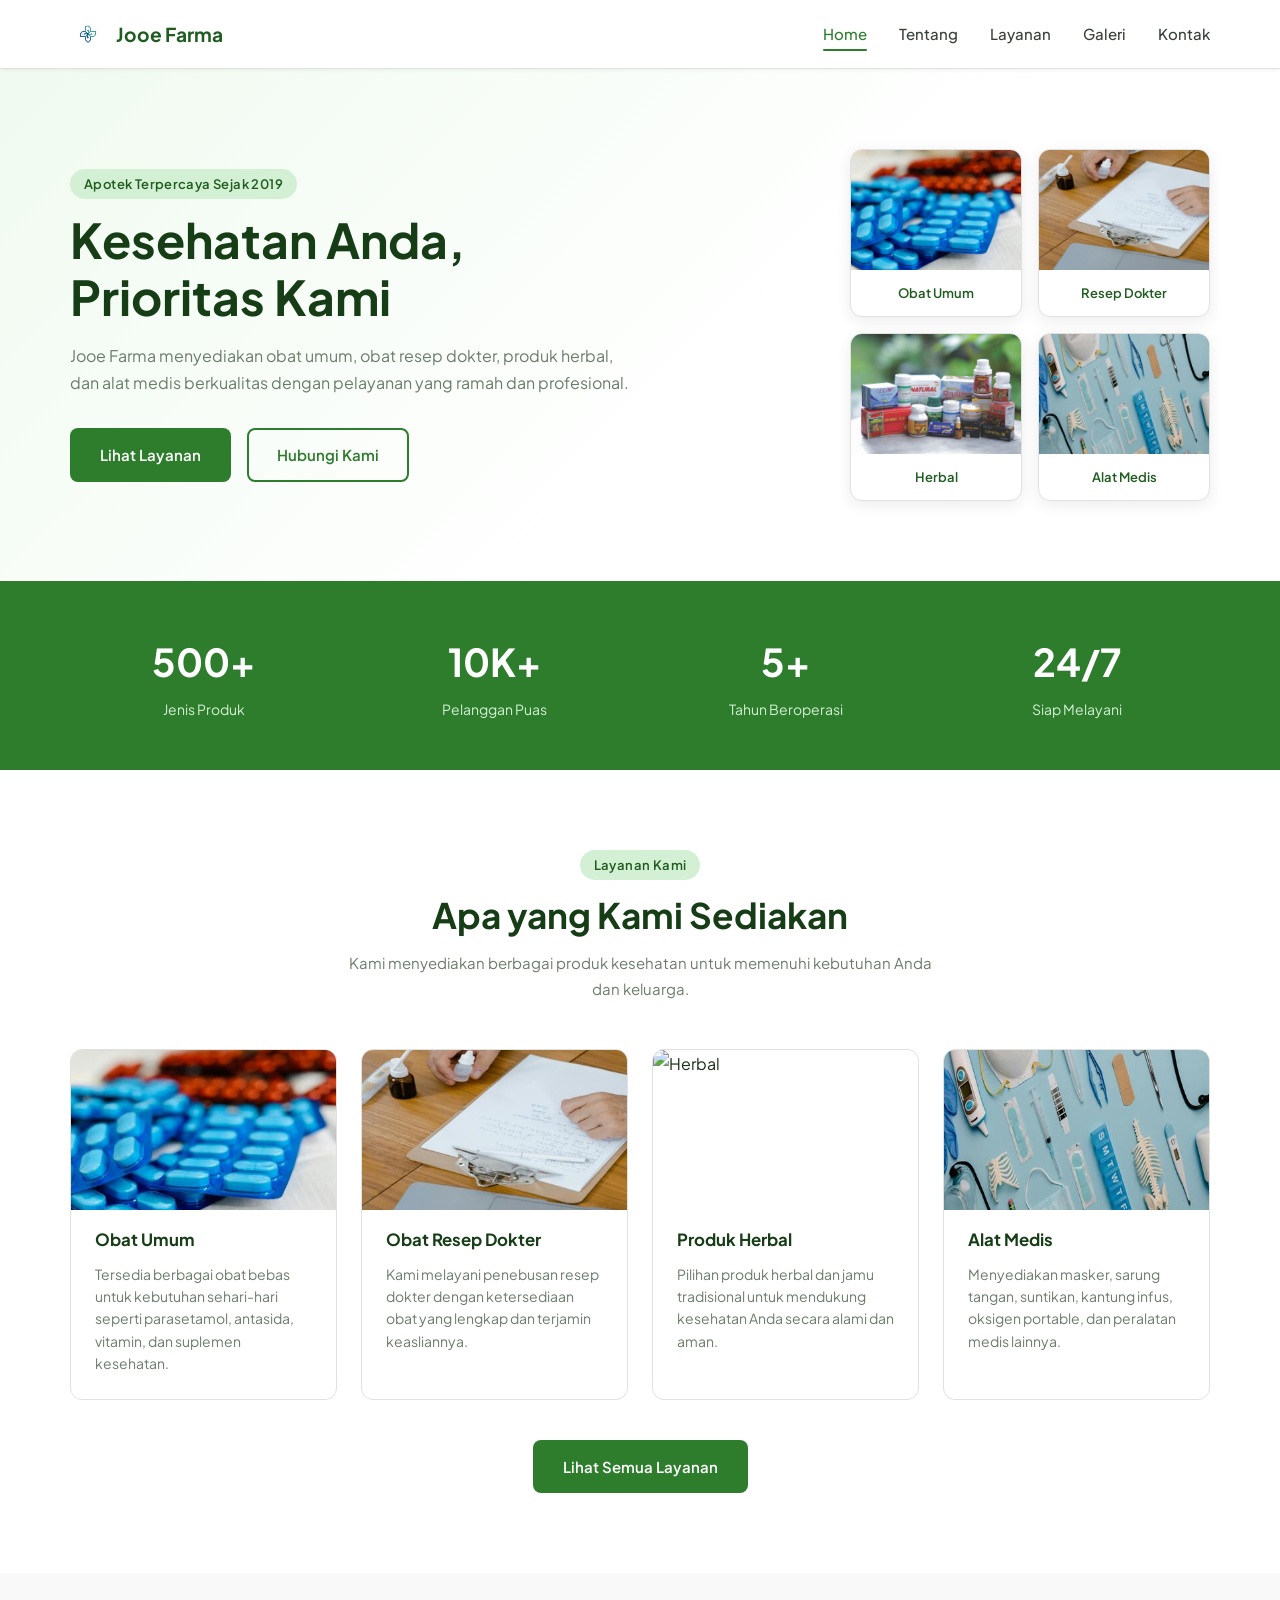
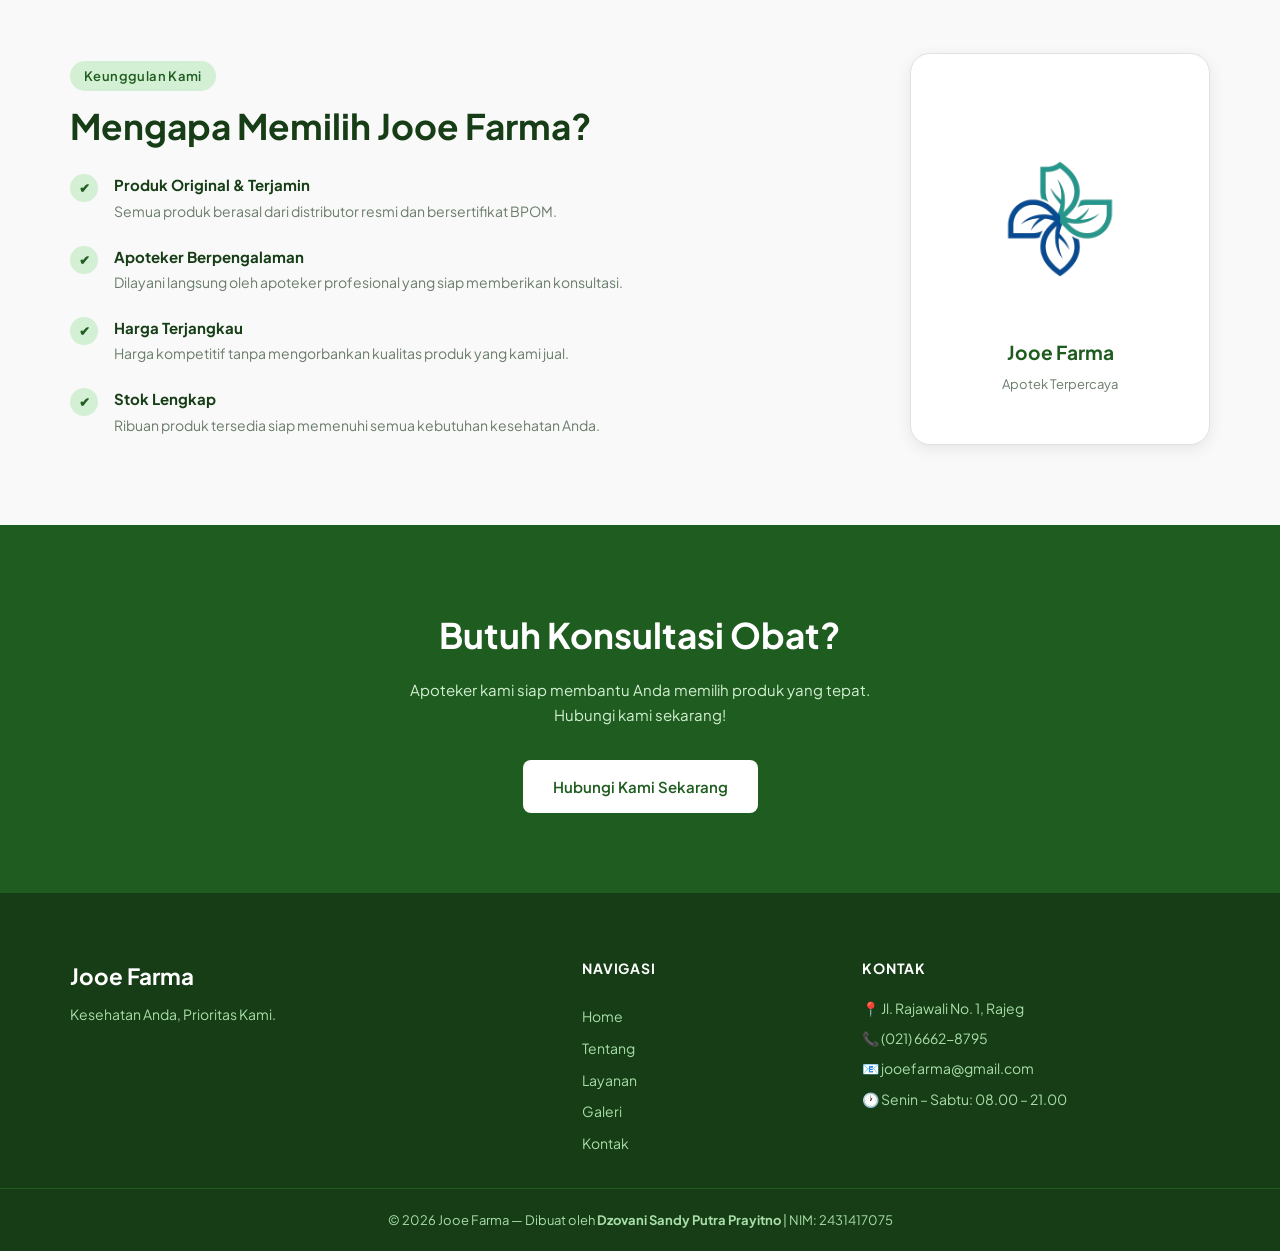
==== commit 1697ed72: "update foto" ====
--- a/index.html
+++ b/index.html
@@ -65,7 +65,7 @@
             <p class="hero-card__label">Resep Dokter</p>
           </div>
           <div class="hero-card">
-            <img src="images/foto-herbal.jpg" alt="Herbal" class="hero-card__img" />
+            <img src="images/foto-herbal.png" alt="Herbal" class="hero-card__img" />
             <p class="hero-card__label">Herbal</p>
           </div>
           <div class="hero-card">
--- a/style.css
+++ b/style.css
@@ -1359,11 +1359,12 @@
 
 /* Hero cards */
 .hero-card__img {
-  width: 80px;
-  height: 80px;
+  width: 100px;
+  height: 100px;
   object-fit: cover;
-  border-radius: var(--radius-sm);
-  margin-bottom: 0.5rem;
+  border-radius: 16px;
+  margin: 0 auto 0.5rem;
+  display: block;
 }
 
 /* Service cards */
@@ -1371,7 +1372,7 @@
   width: 100%;
   height: 140px;
   object-fit: cover;
-  border-radius: var(--radius-sm);
+  border-radius: 16px;
   margin-bottom: 1rem;
 }
 
@@ -1382,4 +1383,81 @@
   object-fit: cover;
   border-radius: var(--radius-sm);
   flex-shrink: 0;
+}
+/* ================================================
+   HERO CARD & SERVICE CARD — FOTO SEBAGAI GAMBAR ATAS
+   ================================================ */
+
+/* Override hero-card */
+.hero-card {
+  background: var(--white);
+  border: 1px solid var(--gray-200);
+  border-radius: var(--radius-md);
+  overflow: hidden;
+  padding: 0;
+  text-align: center;
+  box-shadow: var(--shadow-md);
+  transition: transform var(--transition);
+  display: flex;
+  flex-direction: column;
+  align-items: center;
+}
+
+.hero-card:hover {
+  transform: translateY(-4px);
+}
+
+.hero-card__img {
+  width: 100%;
+  height: 120px;
+  object-fit: cover;
+  border-radius: 0;
+  margin: 0;
+  display: block;
+}
+
+.hero-card__label {
+  padding: 0.75rem 1rem;
+  font-size: 13px;
+  font-weight: 600;
+  color: var(--green-700);
+}
+
+/* Override service-card */
+.service-card {
+  background: var(--white);
+  border: 1px solid var(--gray-200);
+  border-radius: var(--radius-md);
+  overflow: hidden;
+  padding: 0;
+  transition: box-shadow var(--transition), transform var(--transition);
+}
+
+.service-card:hover {
+  box-shadow: var(--shadow-md);
+  transform: translateY(-4px);
+}
+
+.service-card__img {
+  width: 100%;
+  height: 160px;
+  object-fit: cover;
+  border-radius: 0;
+  margin: 0;
+  display: block;
+}
+
+.service-card__title {
+  font-size: 1.05rem;
+  font-weight: 700;
+  color: var(--green-800);
+  margin-bottom: 0.5rem;
+  padding: 1rem 1.5rem 0;
+}
+
+.service-card__desc {
+  font-size: 14px;
+  color: var(--gray-500);
+  line-height: 1.6;
+  padding: 0 1.5rem 1.5rem;
 }
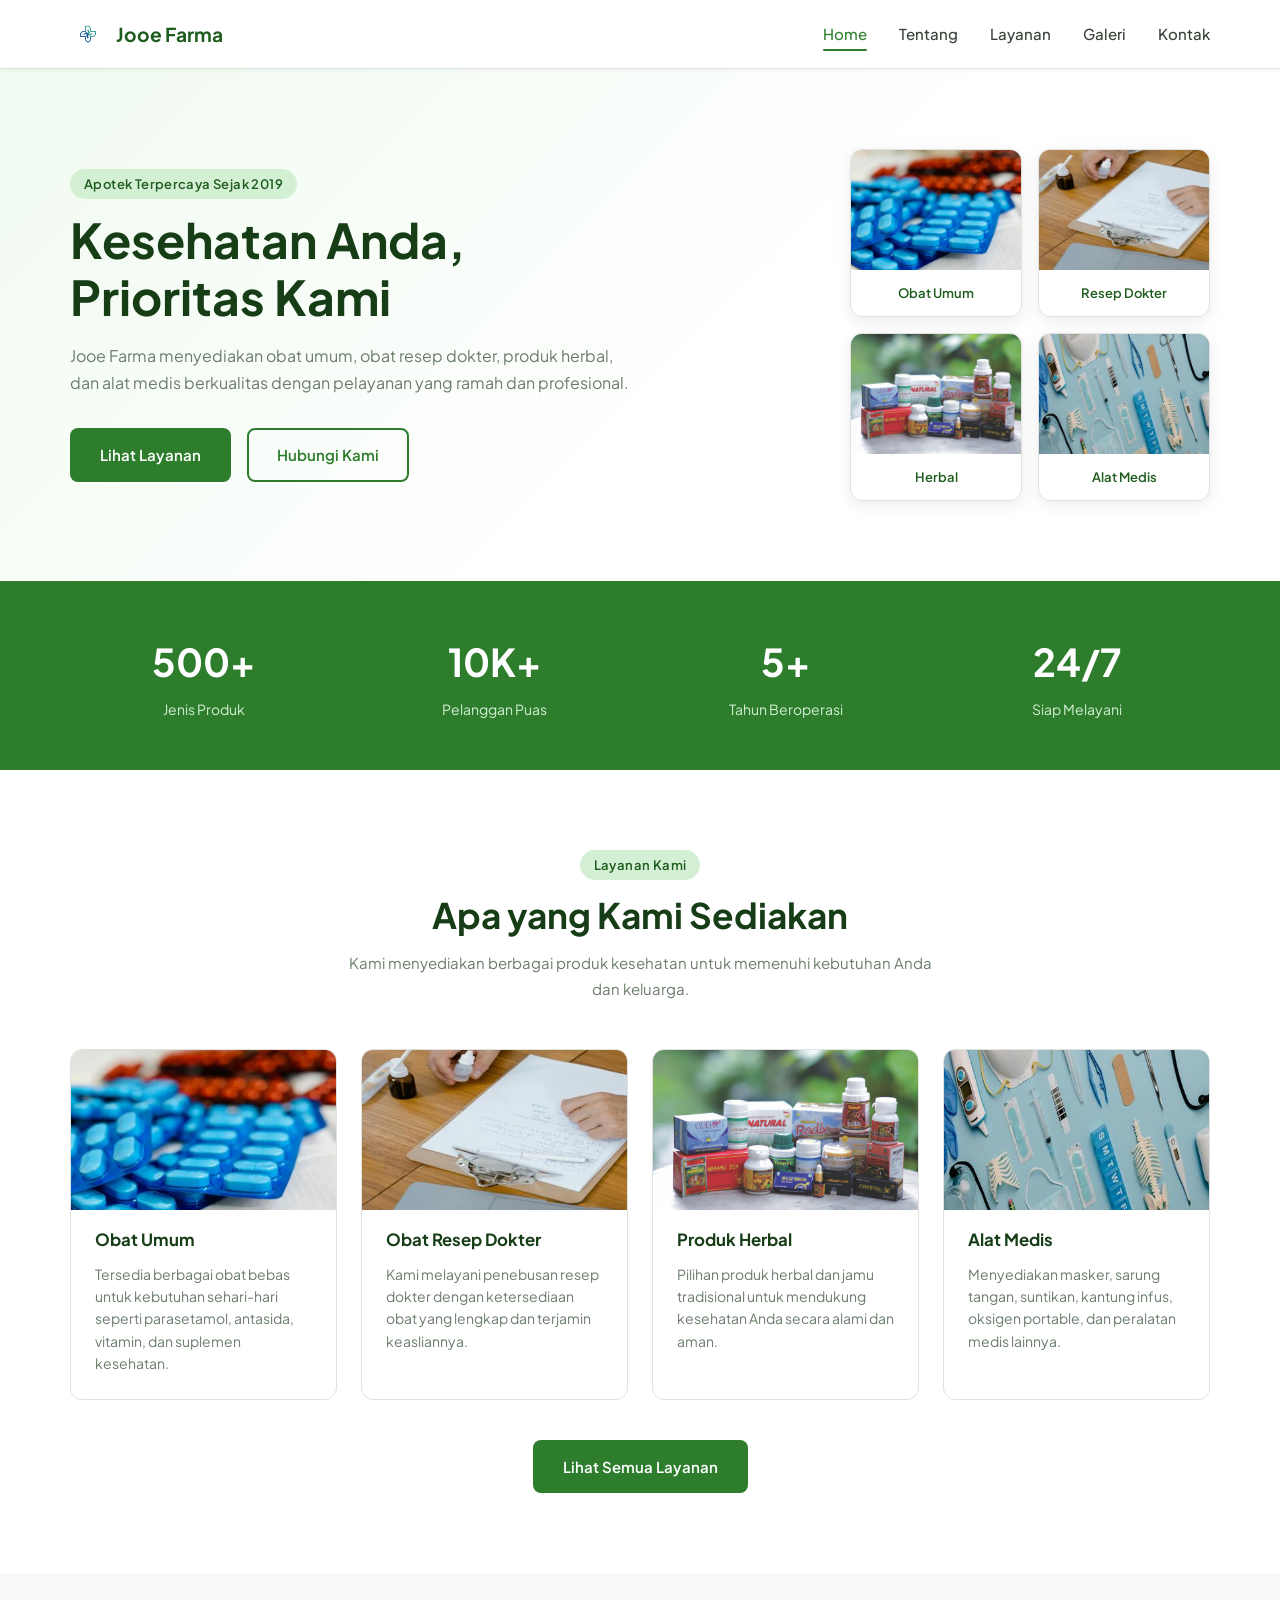
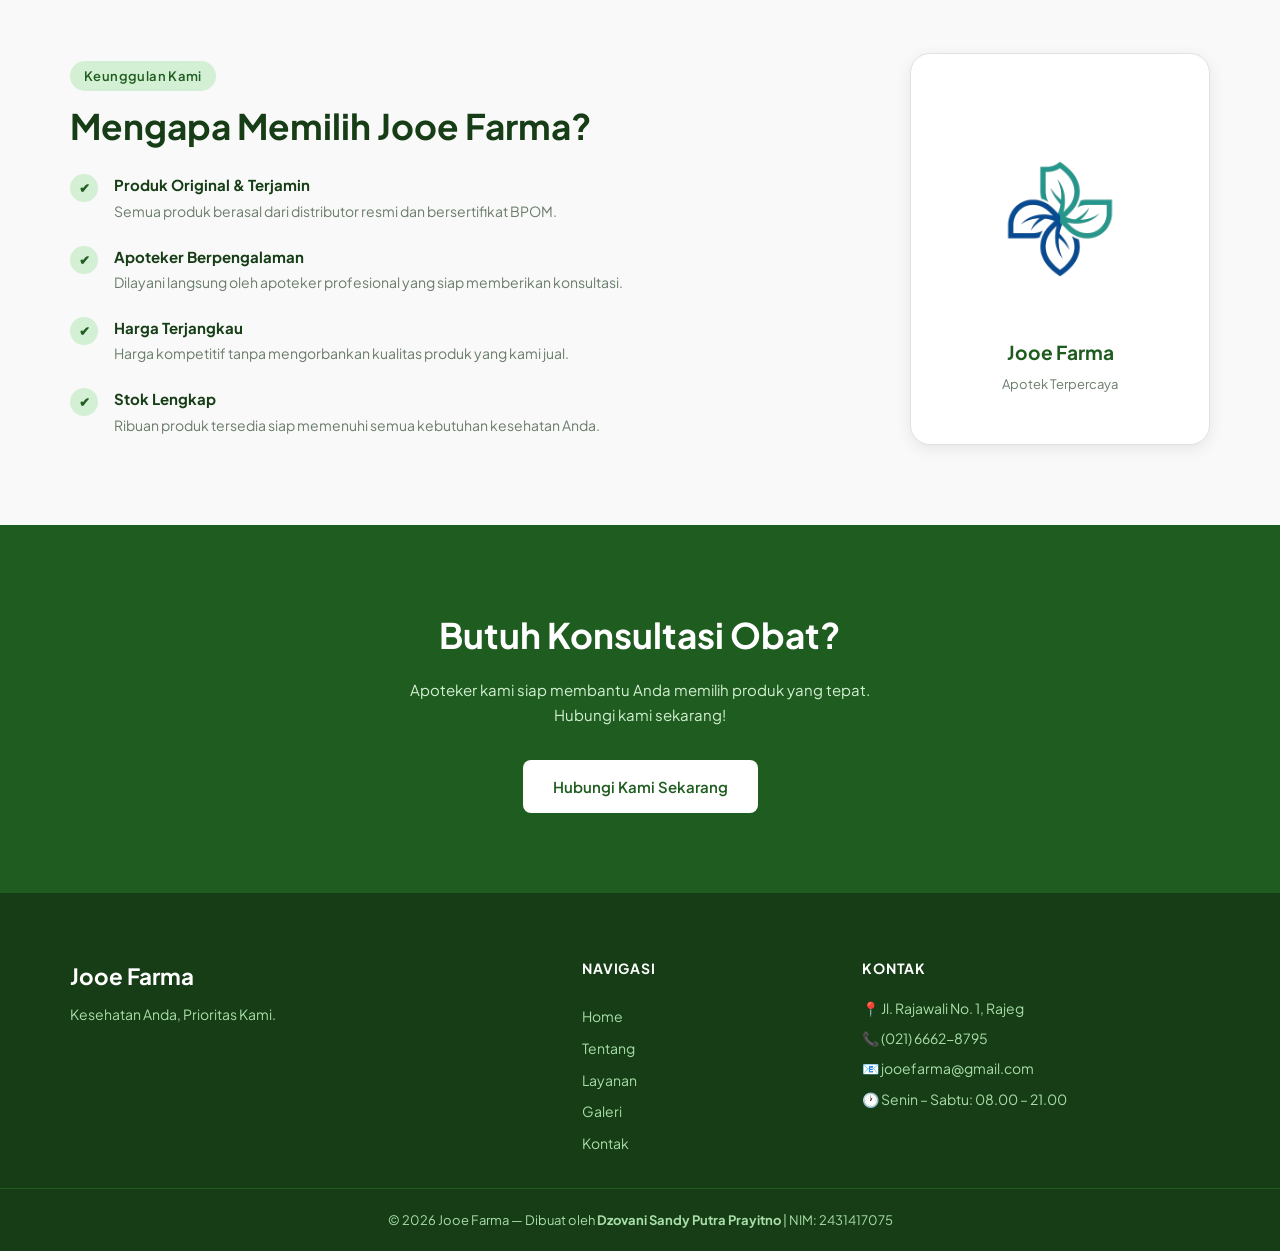
==== commit 609fbd9d: "update foto1" ====
--- a/index.html
+++ b/index.html
@@ -132,7 +132,7 @@
           </div>
 
           <div class="service-card">
-            <img src="images/foto-herbal.jpg" alt="Herbal" class="service-card__img" />
+            <img src="images/foto-herbal.png" alt="Herbal" class="service-card__img" />
             <h3 class="service-card__title">Produk Herbal</h3>
             <p class="service-card__desc">
               Pilihan produk herbal dan jamu tradisional untuk mendukung
--- a/style.css
+++ b/style.css
@@ -1360,7 +1360,7 @@
 /* Hero cards */
 .hero-card__img {
   width: 100px;
-  height: 100px;
+  height: 200px;
   object-fit: cover;
   border-radius: 16px;
   margin: 0 auto 0.5rem;
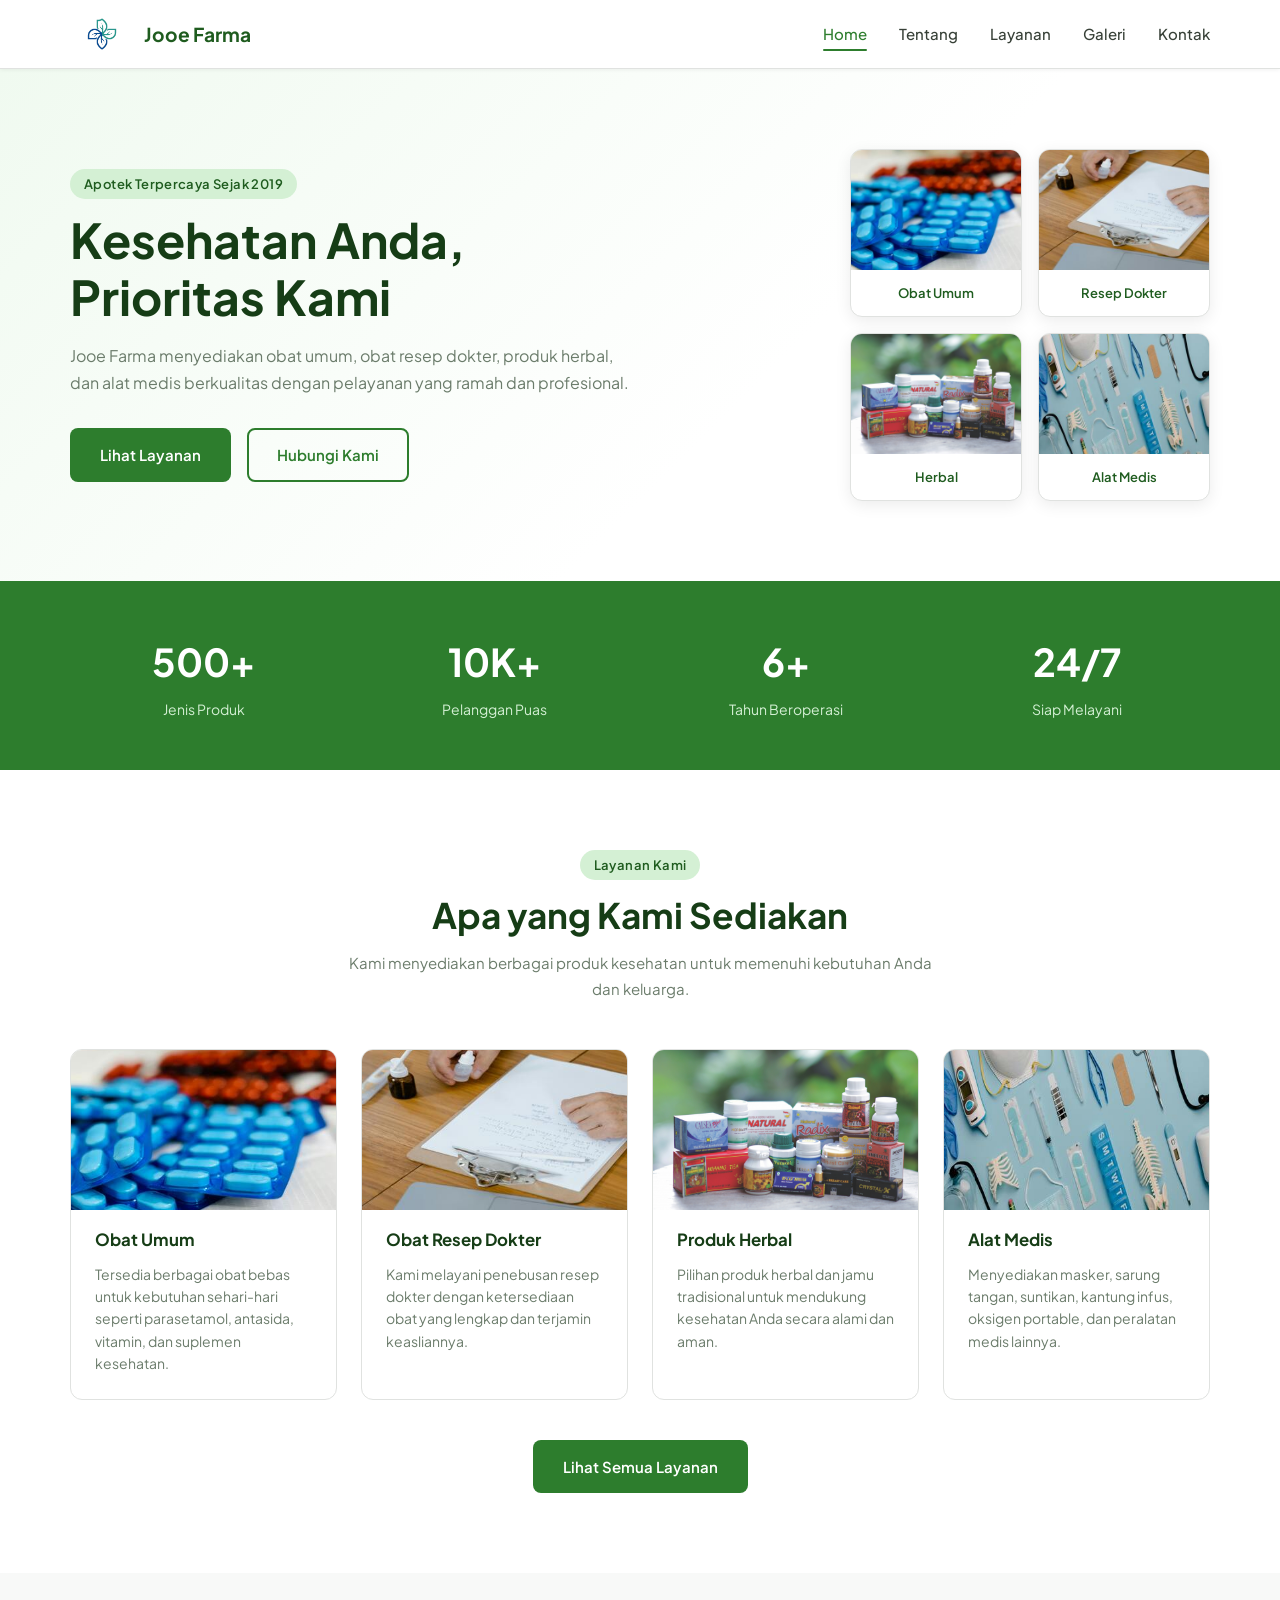
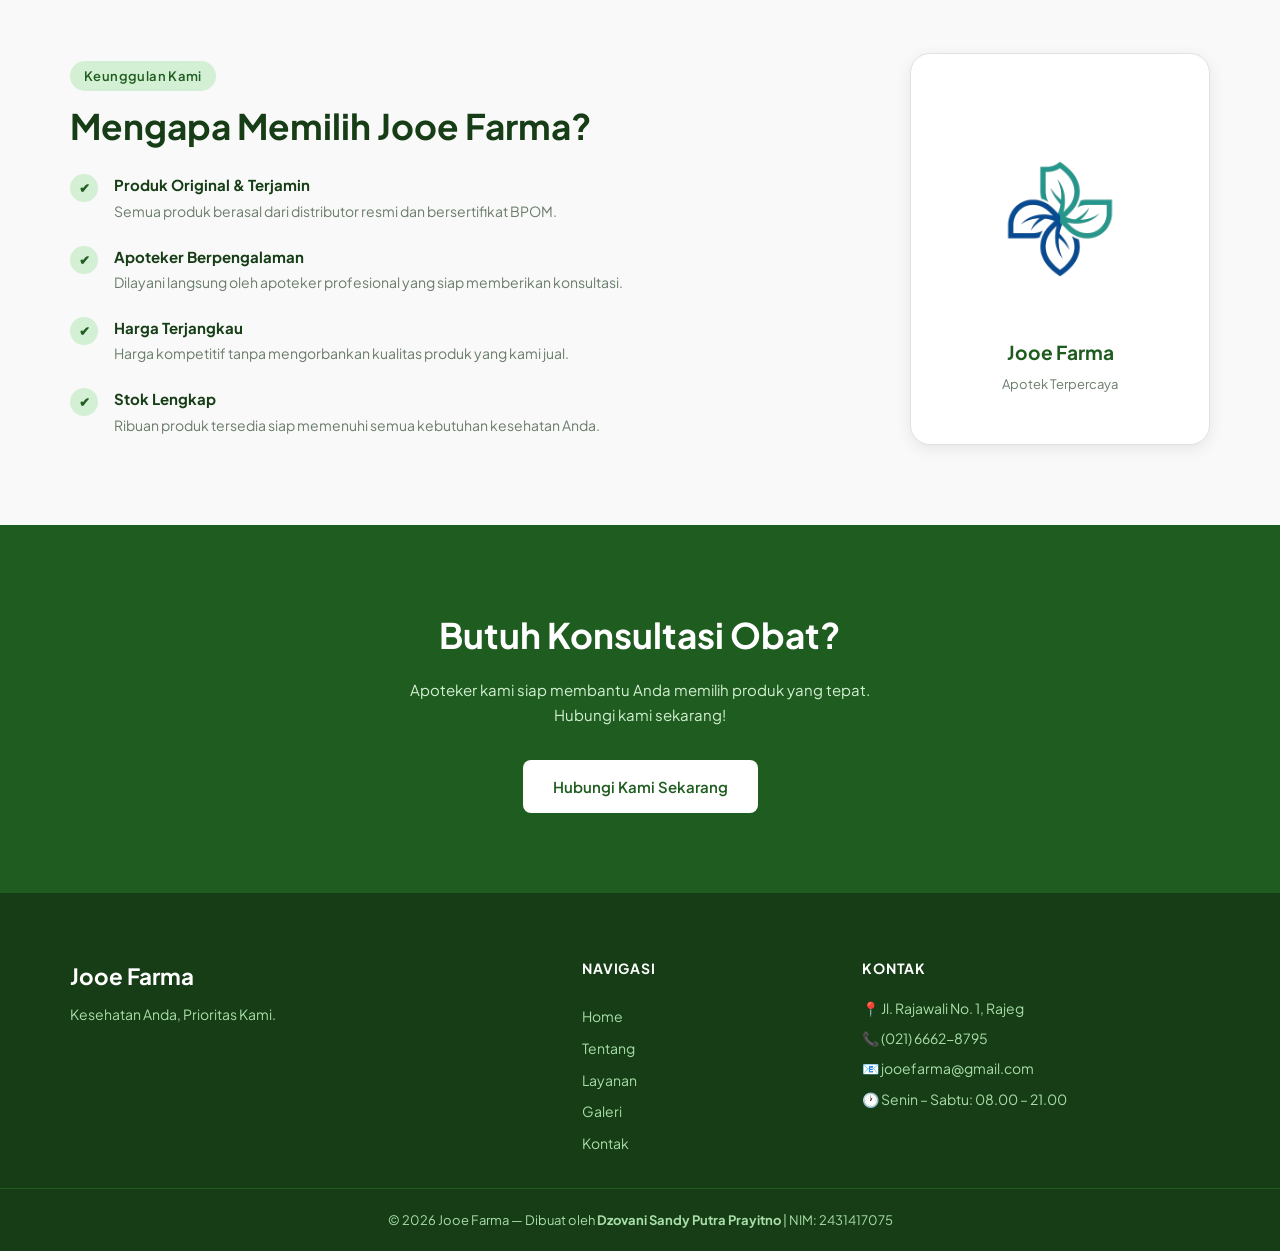
==== commit 5556ab6a: "clean code" ====
--- a/index.html
+++ b/index.html
@@ -10,7 +10,7 @@
 </head>
 <body>
 
-  <!-- ========== NAVBAR ========== -->
+  <!-- navbar -->
   <header class="navbar">
     <div class="container navbar__inner">
 
@@ -38,7 +38,7 @@
 
   <main>
 
-    <!-- ========== HERO ========== -->
+    <!-- hero -->
     <section class="hero">
       <div class="container hero__inner">
 
@@ -77,7 +77,7 @@
       </div>
     </section>
 
-    <!-- ========== STATS ========== -->
+    <!-- status -->
     <section class="stats">
       <div class="container stats__grid">
         <div class="stats__item">
@@ -89,7 +89,7 @@
           <span class="stats__label">Pelanggan Puas</span>
         </div>
         <div class="stats__item">
-          <span class="stats__number">5+</span>
+          <span class="stats__number">6+</span>
           <span class="stats__label">Tahun Beroperasi</span>
         </div>
         <div class="stats__item">
@@ -99,7 +99,7 @@
       </div>
     </section>
 
-    <!-- ========== LAYANAN UNGGULAN ========== -->
+    <!-- layanan unggulan -->
     <section class="section">
       <div class="container">
 
@@ -158,7 +158,7 @@
       </div>
     </section>
 
-    <!-- ========== KENAPA JOOE FARMA ========== -->
+    <!-- kenapa jooe farma  -->
     <section class="section why">
       <div class="container why__inner">
 
@@ -214,7 +214,7 @@
       </div>
     </section>
 
-    <!-- ========== CTA BANNER ========== -->
+    <!-- cta banner -->
     <section class="cta-banner">
       <div class="container cta-banner__inner">
         <h2 class="cta-banner__title">Butuh Konsultasi Obat?</h2>
@@ -227,7 +227,7 @@
 
   </main>
 
-  <!-- ========== FOOTER ========== -->
+  <!-- footer -->
   <footer class="footer">
     <div class="container footer__grid">
 
--- a/style.css
+++ b/style.css
@@ -1,4 +1,4 @@
-/* ---------- RESET & BASE ---------- */
+/* reset */
 *, *::before, *::after {
   box-sizing: border-box;
   margin: 0;
@@ -31,7 +31,7 @@
   list-style: none;
 }
 
-/* ---------- CSS VARIABLES ---------- */
+/* variables */
 :root {
   --green-50:  #f0faf0;
   --green-100: #d4f0d4;
@@ -58,14 +58,14 @@
   --transition: 0.2s ease;
 }
 
-/* ---------- FLUID CONTAINER ---------- */
+/* fluid container */
 .container {
   width: 90%;
   max-width: 1140px;
   margin-inline: auto;
 }
 
-/* ---------- TYPOGRAPHY UTILITIES ---------- */
+/* typography utilities */
 .text-center { text-align: center; }
 
 .badge {
@@ -80,7 +80,7 @@
   margin-bottom: 0.75rem;
 }
 
-/* ---------- BUTTONS ---------- */
+/* tombol */
 .btn {
   display: inline-block;
   padding: 12px 28px;
@@ -120,7 +120,7 @@
   background: var(--green-50);
 }
 
-/* ---------- SECTION COMMON ---------- */
+/* section common */
 .section {
   padding: 5rem 0;
 }
@@ -145,9 +145,7 @@
   color: var(--gray-500);
 }
 
-/* ================================================
-   NAVBAR
-   ================================================ */
+/* navbar */
 .navbar {
   position: sticky;
   top: 0;
@@ -171,8 +169,8 @@
 }
 
 .navbar__logo-img {
-  width: 36px;
-  height: 36px;
+  width: 64px;
+  height: 64px;
   object-fit: contain;
 }
 
@@ -238,9 +236,7 @@
   transition: var(--transition);
 }
 
-/* ================================================
-   HERO
-   ================================================ */
+/* hero */
 .hero {
   background: linear-gradient(135deg, var(--green-50) 0%, #ffffff 60%);
   padding: 5rem 0;
@@ -312,9 +308,7 @@
   color: var(--green-700);
 }
 
-/* ================================================
-   STATS
-   ================================================ */
+/* stats */
 .stats {
   background: var(--green-600);
   padding: 3rem 0;
@@ -341,9 +335,7 @@
   margin-top: 4px;
 }
 
-/* ================================================
-   SERVICES
-   ================================================ */
+/* service */
 .services__grid {
   display: grid;
   grid-template-columns: repeat(auto-fit, minmax(220px, 1fr));
@@ -381,9 +373,7 @@
   line-height: 1.6;
 }
 
-/* ================================================
-   WHY JOOE FARMA
-   ================================================ */
+/* kenapa jooe farma */
 .why {
   background: var(--gray-50);
 }
@@ -469,9 +459,7 @@
   color: var(--gray-500);
 }
 
-/* ================================================
-   CTA BANNER
-   ================================================ */
+/* cta banner */
 .cta-banner {
   background: var(--green-700);
   padding: 5rem 0;
@@ -496,9 +484,7 @@
   margin-inline: auto;
 }
 
-/* ================================================
-   FOOTER
-   ================================================ */
+/* footer */
 .footer {
   background: var(--green-800);
   color: var(--green-100);
@@ -563,9 +549,7 @@
   color: var(--green-200);
 }
 
-/* ================================================
-   PAGE HERO (halaman dalam)
-   ================================================ */
+/* page hero halaman dalam */
 .page-hero {
   background: linear-gradient(135deg, var(--green-50) 0%, #ffffff 70%);
   padding: 4rem 0;
@@ -591,9 +575,7 @@
   color: var(--gray-500);
 }
 
-/* ================================================
-   LAYANAN — KATEGORI HEADER
-   ================================================ */
+/* layanan - header */
 .layanan-kategori__header {
   margin-bottom: 2rem;
 }
@@ -616,9 +598,7 @@
   max-width: 600px;
 }
 
-/* ================================================
-   LAYANAN — PRODUK GRID
-   ================================================ */
+/* layanan - grid */
 .produk__grid {
   display: grid;
   grid-template-columns: repeat(auto-fit, minmax(220px, 1fr));
@@ -706,9 +686,7 @@
   color: var(--green-700);
 }
 
-/* ================================================
-   TENTANG — SEJARAH
-   ================================================ */
+/* tentang - sejarah */
 .about-story__inner {
   display: flex;
   align-items: center;
@@ -749,9 +727,7 @@
   flex: 1;
 }
 
-/* ================================================
-   TENTANG — VISI MISI
-   ================================================ */
+/* tentang - visi misi  */
 .visi-misi__grid {
   display: grid;
   grid-template-columns: repeat(auto-fit, minmax(280px, 1fr));
@@ -805,9 +781,7 @@
   line-height: 1.6;
 }
 
-/* ================================================
-   TENTANG — TIM
-   ================================================ */
+/* tentang - tim jooe */
 .team__grid {
   display: grid;
   grid-template-columns: repeat(auto-fit, minmax(220px, 1fr));
@@ -853,9 +827,7 @@
   line-height: 1.6;
 }
 
-/* ================================================
-   TENTANG — KOMITMEN
-   ================================================ */
+/* tentang - komitmen */
 .komitmen__grid {
   display: grid;
   grid-template-columns: repeat(auto-fit, minmax(200px, 1fr));
@@ -889,9 +861,7 @@
   line-height: 1.6;
 }
 
-/* ================================================
-   RESPONSIVE — TABLET (max 900px)
-   ================================================ */
+/* buat tablet */
 @media (max-width: 900px) {
 
   .hero__inner {
@@ -937,9 +907,7 @@
   }
 }
 
-/* ================================================
-   RESPONSIVE — MOBILE (max 600px)
-   ================================================ */
+/* buat hp */
 @media (max-width: 600px) {
 
   /* Navbar mobile */
@@ -986,9 +954,7 @@
   }
 }
 
-/* ================================================
-   GALERI
-   ================================================ */
+/* galeri  */
 .galeri-filter {
   display: flex;
   gap: 0.75rem;
@@ -1344,18 +1310,15 @@
   }
 }
 
-/* ================================================
-   GALERI — GAMBAR REAL
-   ================================================ */
+/* galeri - gambar */
 .galeri-item__img-real {
   width: 100%;
   height: 200px;
   object-fit: cover;
   display: block;
 }
-/* ================================================
-   FOTO PENGGANTI ICON
-   ================================================ */
+
+/* icon */
 
 /* Hero cards */
 .hero-card__img {
@@ -1384,9 +1347,6 @@
   border-radius: var(--radius-sm);
   flex-shrink: 0;
 }
-/* ================================================
-   HERO CARD & SERVICE CARD — FOTO SEBAGAI GAMBAR ATAS
-   ================================================ */
 
 /* Override hero-card */
 .hero-card {
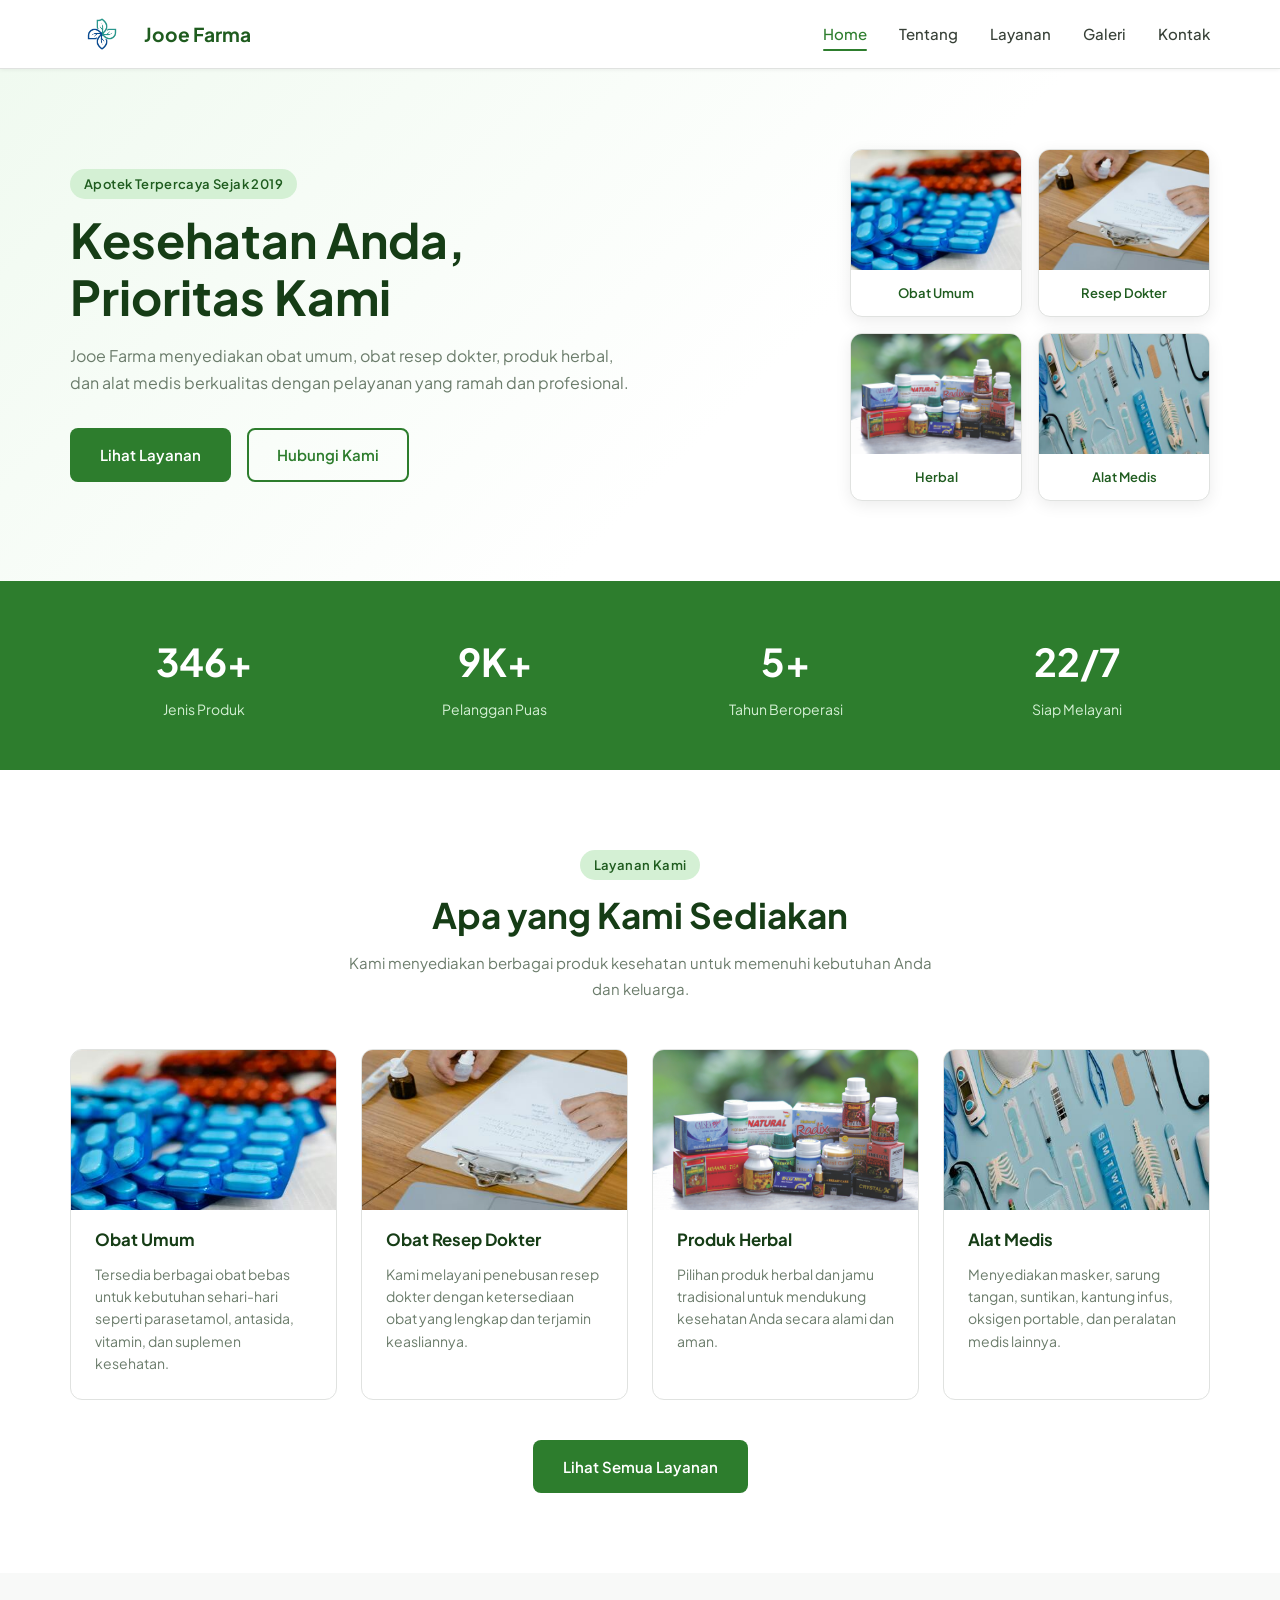
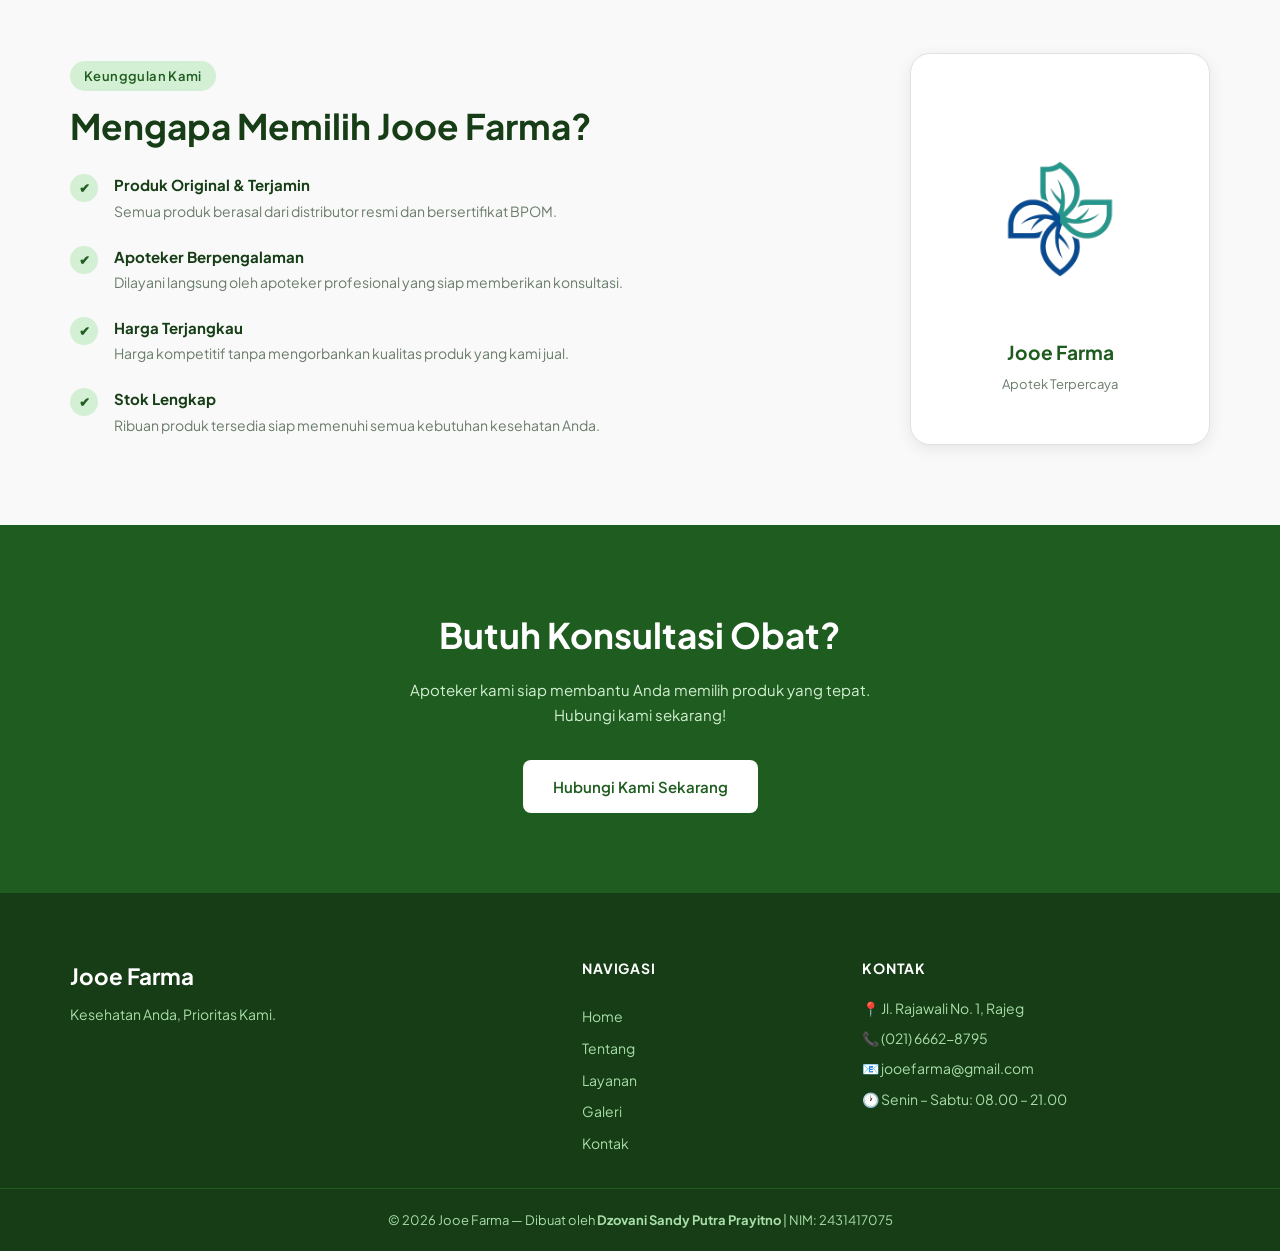
==== commit 6929d053: "update all" ====
--- a/index.html
+++ b/index.html
@@ -10,7 +10,7 @@
 </head>
 <body>
 
-  <!-- navbar -->
+  <!-- ========== NAVIGASI ========== -->
   <header class="navbar">
     <div class="container navbar__inner">
 
@@ -38,7 +38,7 @@
 
   <main>
 
-    <!-- hero -->
+    <!-- ========== HERO UTAMA ========== -->
     <section class="hero">
       <div class="container hero__inner">
 
@@ -57,19 +57,19 @@
 
         <div class="hero__cards">
           <div class="hero-card">
-            <img src="images/foto-obat-umum.jpg" alt="Obat Umum" class="hero-card__img" />
+            <img src="images/KATEGORI-PRODUK/foto-obat-umum.jpg" alt="Obat Umum" class="hero-card__img" />
             <p class="hero-card__label">Obat Umum</p>
           </div>
           <div class="hero-card">
-            <img src="images/foto-resep.jpg" alt="Resep Dokter" class="hero-card__img" />
+            <img src="images/KATEGORI-PRODUK/foto-resep.jpg" alt="Resep Dokter" class="hero-card__img" />
             <p class="hero-card__label">Resep Dokter</p>
           </div>
           <div class="hero-card">
-            <img src="images/foto-herbal.png" alt="Herbal" class="hero-card__img" />
+            <img src="images/KATEGORI-PRODUK/foto-herbal.png" alt="Herbal" class="hero-card__img" />
             <p class="hero-card__label">Herbal</p>
           </div>
           <div class="hero-card">
-            <img src="images/foto-alat-medis.jpg" alt="Alat Medis" class="hero-card__img" />
+            <img src="images/KATEGORI-PRODUK/foto-alat-medis.jpg" alt="Alat Medis" class="hero-card__img" />
             <p class="hero-card__label">Alat Medis</p>
           </div>
         </div>
@@ -77,7 +77,7 @@
       </div>
     </section>
 
-    <!-- status -->
+    <!-- ========== STATISTIK ========== -->
     <section class="stats">
       <div class="container stats__grid">
         <div class="stats__item">
@@ -99,7 +99,7 @@
       </div>
     </section>
 
-    <!-- layanan unggulan -->
+    <!-- ========== LAYANAN UNGGULAN ========== -->
     <section class="section">
       <div class="container">
 
@@ -114,7 +114,7 @@
         <div class="services__grid">
 
           <div class="service-card">
-            <img src="images/foto-obat-umum.jpg" alt="Obat Umum" class="service-card__img" />
+            <img src="images/KATEGORI-PRODUK/foto-obat-umum.jpg" alt="Obat Umum" class="service-card__img" />
             <h3 class="service-card__title">Obat Umum</h3>
             <p class="service-card__desc">
               Tersedia berbagai obat bebas untuk kebutuhan sehari-hari seperti
@@ -123,7 +123,7 @@
           </div>
 
           <div class="service-card">
-            <img src="images/foto-resep.jpg" alt="Resep Dokter" class="service-card__img" />
+            <img src="images/KATEGORI-PRODUK/foto-resep.jpg" alt="Resep Dokter" class="service-card__img" />
             <h3 class="service-card__title">Obat Resep Dokter</h3>
             <p class="service-card__desc">
               Kami melayani penebusan resep dokter dengan ketersediaan obat
@@ -132,7 +132,7 @@
           </div>
 
           <div class="service-card">
-            <img src="images/foto-herbal.png" alt="Herbal" class="service-card__img" />
+            <img src="images/KATEGORI-PRODUK/foto-herbal.png" alt="Herbal" class="service-card__img" />
             <h3 class="service-card__title">Produk Herbal</h3>
             <p class="service-card__desc">
               Pilihan produk herbal dan jamu tradisional untuk mendukung
@@ -141,7 +141,7 @@
           </div>
 
           <div class="service-card">
-            <img src="images/foto-alat-medis.jpg" alt="Alat Medis" class="service-card__img" />
+            <img src="images/KATEGORI-PRODUK/foto-alat-medis.jpg" alt="Alat Medis" class="service-card__img" />
             <h3 class="service-card__title">Alat Medis</h3>
             <p class="service-card__desc">
               Menyediakan masker, sarung tangan, suntikan, kantung infus,
@@ -158,7 +158,7 @@
       </div>
     </section>
 
-    <!-- kenapa jooe farma  -->
+    <!-- ========== KEUNGGULAN KAMI ========== -->
     <section class="section why">
       <div class="container why__inner">
 
@@ -214,7 +214,7 @@
       </div>
     </section>
 
-    <!-- cta banner -->
+    <!-- ========== BANNER AJAKAN ========== -->
     <section class="cta-banner">
       <div class="container cta-banner__inner">
         <h2 class="cta-banner__title">Butuh Konsultasi Obat?</h2>
@@ -227,7 +227,7 @@
 
   </main>
 
-  <!-- footer -->
+  <!-- ========== FOOTER ========== -->
   <footer class="footer">
     <div class="container footer__grid">
 
--- a/style.css
+++ b/style.css
@@ -825,6 +825,16 @@
   font-size: 13px;
   color: var(--gray-500);
   line-height: 1.6;
+}
+
+.team-card__avatar-img {
+  width: 100px;
+  height: 100px;
+  object-fit: cover;
+  border-radius: 50%;
+  margin: 0 auto 1rem;
+  display: block;
+  border: 3px solid var(--green-100);
 }
 
 /* tentang - komitmen */
@@ -1420,4 +1430,388 @@
   color: var(--gray-500);
   line-height: 1.6;
   padding: 0 1.5rem 1.5rem;
+}
+
+/* produk-layanan */
+.produk-card {
+  position: relative;
+  border-radius: var(--radius-md);
+  overflow: hidden;
+  cursor: pointer;
+  border: none;
+  padding: 0;
+  height: 200px;
+}
+ 
+/* gambar background */
+.produk-card__bg {
+  width: 100%;
+  height: 100%;
+  object-fit: cover;
+  display: block;
+  transition: transform 0.4s ease;
+}
+ 
+.produk-card:hover .produk-card__bg {
+  transform: scale(1.05);
+}
+ 
+/* overlay gelap + blur saat hover */
+.produk-card__overlay {
+  position: absolute;
+  inset: 0;
+  background: rgba(15, 50, 15, 0.72);
+  backdrop-filter: blur(3px);
+  display: flex;
+  flex-direction: column;
+  align-items: center;
+  justify-content: center;
+  padding: 1.25rem;
+  opacity: 0;
+  transition: opacity 0.3s ease;
+  text-align: center;
+}
+ 
+.produk-card:hover .produk-card__overlay {
+  opacity: 1;
+}
+ 
+/* nama produk */
+.produk-card__name {
+  font-size: 15px;
+  font-weight: 700;
+  color: var(--white);
+  margin-bottom: 0.4rem;
+}
+ 
+/* deskripsi */
+.produk-card__desc {
+  font-size: 12px;
+  color: rgba(255,255,255,0.85);
+  line-height: 1.5;
+  margin-bottom: 0.6rem;
+}
+ 
+/* tag */
+.produk-card__tag {
+  font-size: 11px;
+  font-weight: 600;
+  padding: 3px 10px;
+  border-radius: 999px;
+  background: rgba(255,255,255,0.2);
+  color: var(--white);
+  border: 1px solid rgba(255,255,255,0.4);
+  width: fit-content;
+}
+ 
+.produk-card__tag--resep {
+  background: rgba(26, 86, 219, 0.4);
+  border-color: rgba(26, 86, 219, 0.6);
+}
+ 
+.produk-card__tag--herbal {
+  background: rgba(5, 150, 105, 0.4);
+  border-color: rgba(5, 150, 105, 0.6);
+}
+ 
+.produk-card__tag--alat {
+  background: rgba(194, 65, 12, 0.4);
+  border-color: rgba(194, 65, 12, 0.6);
+}
+ 
+/* label nama di bawah card (sebelum hover) */
+.produk-card__label {
+  position: absolute;
+  bottom: 0;
+  left: 0;
+  right: 0;
+  background: linear-gradient(transparent, rgba(0,0,0,0.6));
+  color: var(--white);
+  font-size: 13px;
+  font-weight: 600;
+  padding: 1.5rem 1rem 0.75rem;
+  transition: opacity 0.3s ease;
+}
+ 
+.produk-card:hover .produk-card__label {
+  opacity: 0;
+}
+
+/* layout 2 kolom */
+.kontak__inner {
+  display: grid;
+  grid-template-columns: 1fr 1.4fr;
+  gap: 2rem;
+  align-items: start;
+}
+ 
+/* panel kiri — hijau */
+.kontak-info {
+  background: var(--green-700);
+  border-radius: var(--radius-lg);
+  padding: 2.5rem 2rem;
+  color: var(--white);
+}
+ 
+.kontak-info .section__title {
+  color: var(--white);
+  text-align: left;
+  margin-bottom: 0.5rem;
+}
+ 
+.kontak-info > p {
+  color: var(--green-100);
+  font-size: 14px;
+  margin-bottom: 2rem;
+}
+ 
+/* item kontak */
+.kontak-info__list {
+  display: flex;
+  flex-direction: column;
+  gap: 1.25rem;
+  margin-bottom: 2rem;
+}
+ 
+.kontak-info__item {
+  display: flex;
+  align-items: flex-start;
+  gap: 1rem;
+  background: rgba(255,255,255,0.08);
+  border-radius: var(--radius-sm);
+  padding: 0.875rem 1rem;
+}
+ 
+.kontak-info__icon {
+  font-size: 1.2rem;
+  flex-shrink: 0;
+}
+ 
+.kontak-info__label {
+  font-size: 11px;
+  font-weight: 700;
+  text-transform: uppercase;
+  letter-spacing: 0.06em;
+  color: var(--green-200);
+  margin-bottom: 2px;
+}
+ 
+.kontak-info__value {
+  font-size: 14px;
+  color: var(--white);
+}
+ 
+/* jam operasional di panel hijau */
+.jam-operasional {
+  background: rgba(255,255,255,0.08);
+  border: 1px solid rgba(255,255,255,0.15);
+  border-radius: var(--radius-md);
+  padding: 1.25rem;
+}
+ 
+.jam-operasional__title {
+  font-size: 14px;
+  font-weight: 700;
+  color: var(--white);
+  margin-bottom: 0.875rem;
+}
+ 
+.jam-operasional__row {
+  display: flex;
+  justify-content: space-between;
+  font-size: 13px;
+  color: var(--green-100);
+  padding: 4px 0;
+  border-bottom: 1px solid rgba(255,255,255,0.08);
+}
+ 
+.jam-operasional__row:last-child {
+  border-bottom: none;
+}
+ 
+.jam-operasional__time {
+  font-weight: 600;
+  color: var(--white);
+}
+ 
+.jam-operasional__time--tutup {
+  color: #fca5a5;
+}
+ 
+.jam-toggle-btn {
+  margin-top: 1rem;
+  width: 100%;
+  padding: 8px;
+  background: rgba(255,255,255,0.15);
+  border: 1px solid rgba(255,255,255,0.3);
+  border-radius: var(--radius-sm);
+  color: var(--white);
+  font-size: 13px;
+  font-weight: 600;
+  cursor: pointer;
+  font-family: 'Plus Jakarta Sans', sans-serif;
+  transition: background var(--transition);
+}
+ 
+.jam-toggle-btn:hover {
+  background: rgba(255,255,255,0.25);
+}
+ 
+.jam-status {
+  margin-top: 0.75rem;
+  font-size: 13px;
+  font-weight: 600;
+  color: var(--white);
+  display: none;
+  text-align: center;
+}
+ 
+/* panel kanan — form floating label */
+.kontak-form-wrap {
+  background: var(--white);
+  border: 1px solid var(--gray-200);
+  border-radius: var(--radius-lg);
+  padding: 2.5rem 2rem;
+  box-shadow: var(--shadow-sm);
+}
+ 
+.kontak-form {
+  display: flex;
+  flex-direction: column;
+  gap: 1.5rem;
+}
+ 
+/* floating label */
+.form-group {
+  position: relative;
+}
+ 
+.form-input {
+  width: 100%;
+  padding: 1rem 1rem 0.5rem;
+  border: 1.5px solid var(--gray-200);
+  border-radius: var(--radius-sm);
+  font-size: 14px;
+  font-family: 'Plus Jakarta Sans', sans-serif;
+  color: var(--gray-700);
+  background: var(--white);
+  transition: border-color var(--transition), box-shadow var(--transition);
+  outline: none;
+  padding-top: 1.4rem;
+}
+ 
+.form-input:focus {
+  border-color: var(--green-500);
+  box-shadow: 0 0 0 3px rgba(58,154,58,0.1);
+}
+ 
+.form-label {
+  position: absolute;
+  top: 50%;
+  left: 1rem;
+  transform: translateY(-50%);
+  font-size: 14px;
+  font-weight: 500;
+  color: var(--gray-500);
+  pointer-events: none;
+  transition: all 0.2s ease;
+  background: transparent;
+}
+ 
+/* label naik saat fokus atau ada isi */
+.form-input:focus ~ .form-label,
+.form-input:not(:placeholder-shown) ~ .form-label {
+  top: 0.5rem;
+  transform: translateY(0);
+  font-size: 11px;
+  color: var(--green-600);
+  font-weight: 600;
+}
+ 
+/* textarea label tidak perlu transform vertikal */
+.form-textarea {
+  resize: vertical;
+  min-height: 120px;
+  padding-top: 1.6rem;
+}
+ 
+.form-textarea ~ .form-label {
+  top: 1rem;
+  transform: none;
+}
+ 
+.form-textarea:focus ~ .form-label,
+.form-textarea:not(:placeholder-shown) ~ .form-label {
+  top: 0.4rem;
+  font-size: 11px;
+  color: var(--green-600);
+  font-weight: 600;
+}
+ 
+/* select tidak pakai floating label */
+.form-select-wrap {
+  display: flex;
+  flex-direction: column;
+  gap: 6px;
+}
+ 
+.form-select-label {
+  font-size: 13px;
+  font-weight: 600;
+  color: var(--green-800);
+}
+ 
+.form-select {
+  width: 100%;
+  padding: 10px 14px;
+  border: 1.5px solid var(--gray-200);
+  border-radius: var(--radius-sm);
+  font-size: 14px;
+  font-family: 'Plus Jakarta Sans', sans-serif;
+  color: var(--gray-700);
+  background: var(--white);
+  outline: none;
+  cursor: pointer;
+  appearance: none;
+  background-image: url("data:image/svg+xml,%3Csvg xmlns='http://www.w3.org/2000/svg' width='12' height='8' viewBox='0 0 12 8'%3E%3Cpath fill='%236b7c6b' d='M1 1l5 5 5-5'/%3E%3C/svg%3E");
+  background-repeat: no-repeat;
+  background-position: right 14px center;
+  transition: border-color var(--transition);
+}
+ 
+.form-select:focus {
+  border-color: var(--green-500);
+  box-shadow: 0 0 0 3px rgba(58,154,58,0.1);
+}
+ 
+/* required & optional badge */
+.form-required { color: #dc2626; }
+.form-optional  { font-size: 11px; color: var(--gray-500); font-weight: 400; }
+ 
+/* alert */
+.form-alert {
+  padding: 12px 16px;
+  border-radius: var(--radius-sm);
+  font-size: 14px;
+  font-weight: 500;
+  margin-bottom: 0.5rem;
+}
+ 
+.form-alert--success {
+  background: #ecfdf5;
+  color: #065f46;
+  border: 1px solid #a7f3d0;
+}
+ 
+.form-alert--error {
+  background: #fef2f2;
+  color: #991b1b;
+  border: 1px solid #fecaca;
+}
+ 
+/* responsive kontak */
+@media (max-width: 900px) {
+  .kontak__inner {
+    grid-template-columns: 1fr;
+  }
 }
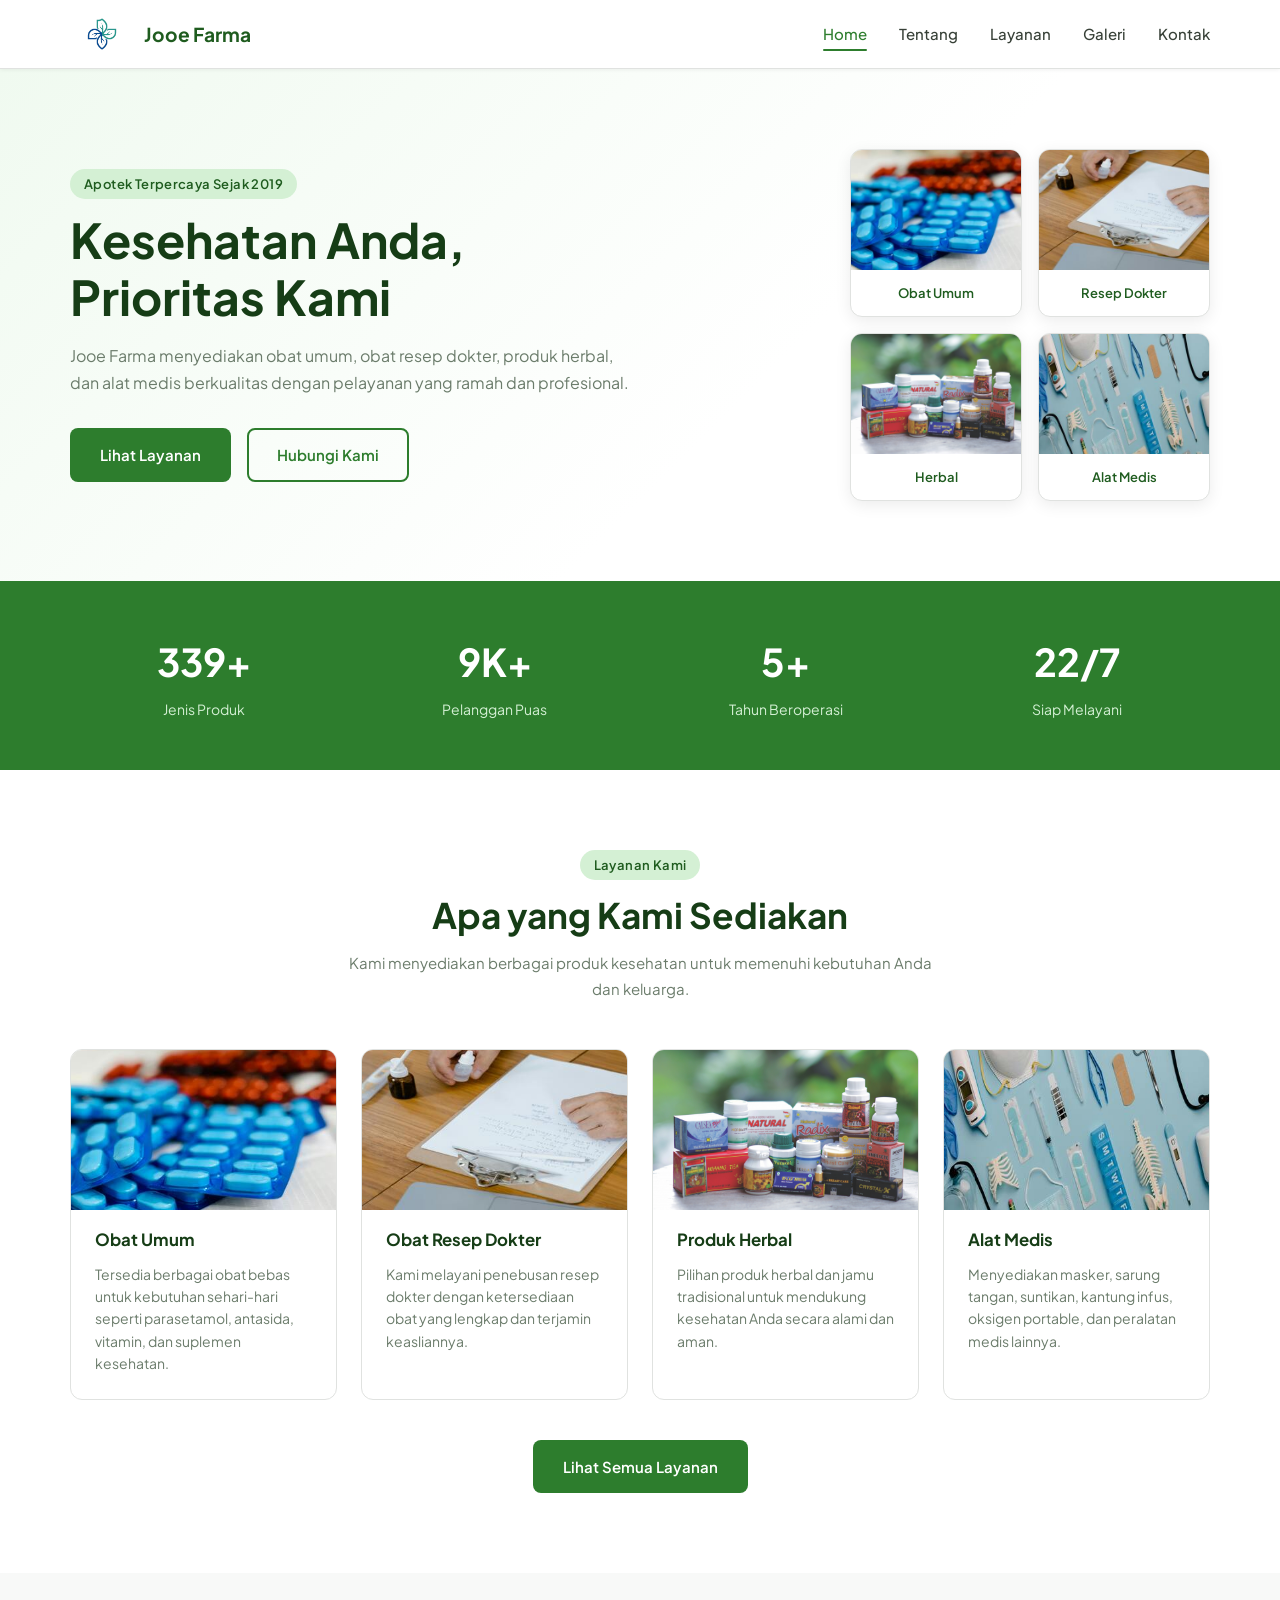
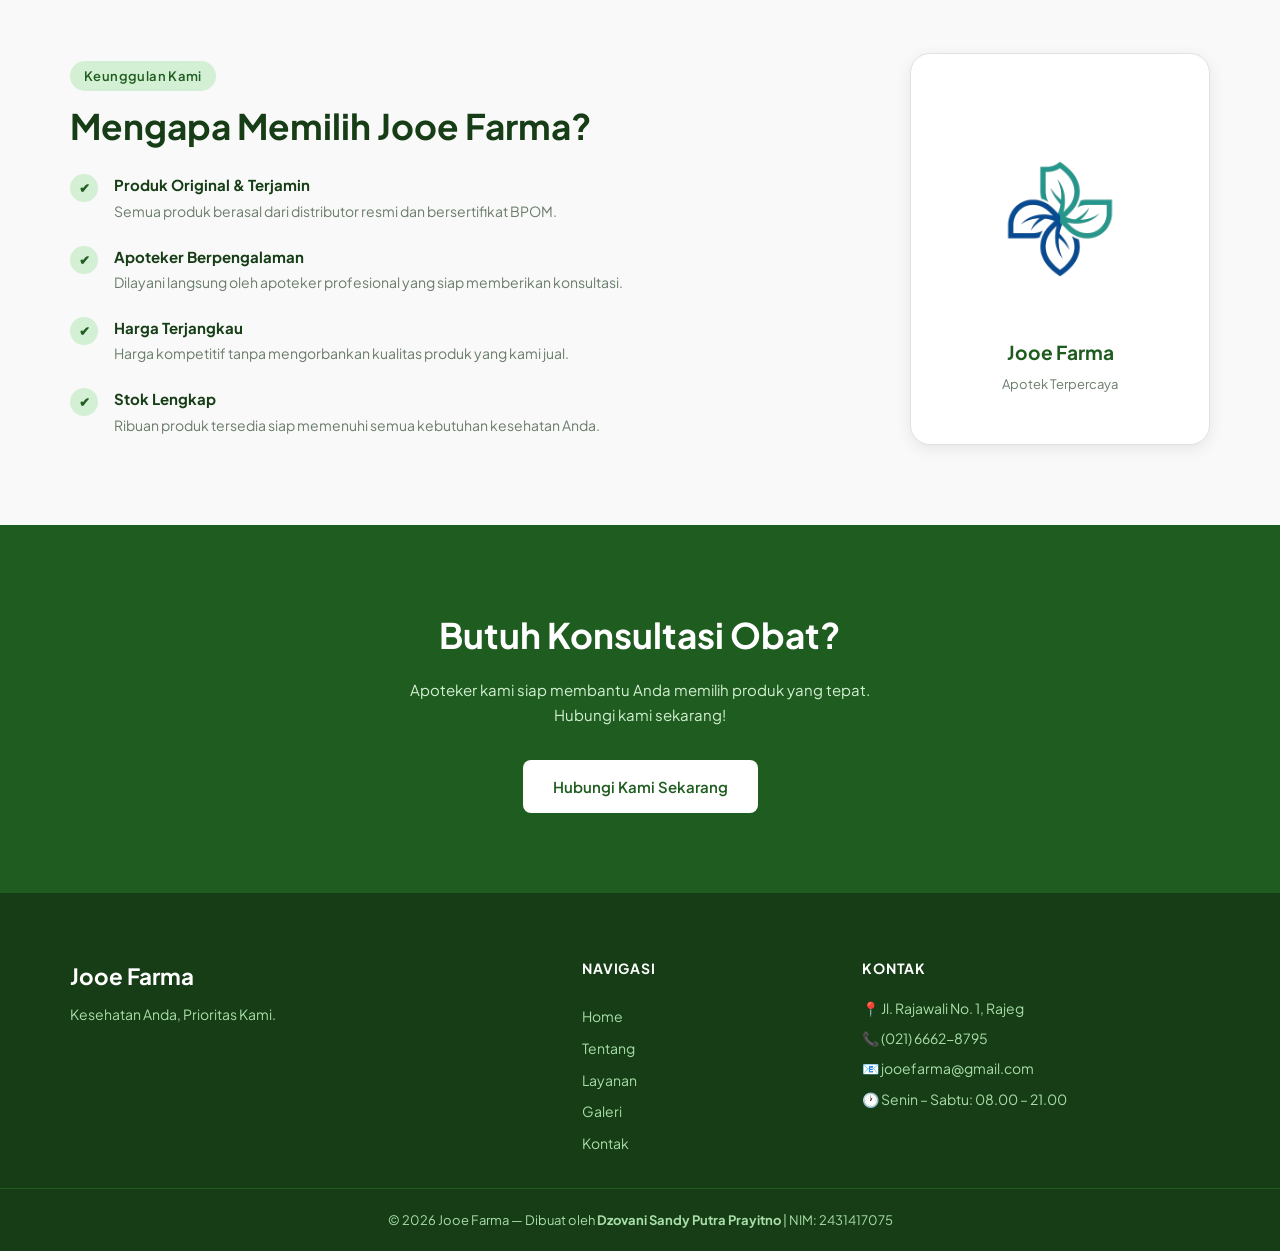
==== commit 7b707aa2: "update jooe" ====
--- a/index.html
+++ b/index.html
@@ -1,271 +1,271 @@
-<!DOCTYPE html>
-<html lang="id">
-<head>
-  <meta charset="UTF-8" />
-  <meta name="viewport" content="width=device-width, initial-scale=1.0" />
-  <title>Jooe Farma - Apotek Terpercaya</title>
-  <link rel="icon" type="image/png" href="images/logo.png">
-  <link rel="stylesheet" href="style.css" />
-  <link href="https://fonts.googleapis.com/css2?family=Plus+Jakarta+Sans:wght@400;500;600;700&display=swap" rel="stylesheet" />
-</head>
-<body>
-
-  <!-- ========== NAVIGASI ========== -->
-  <header class="navbar">
-    <div class="container navbar__inner">
-
-      <a href="index.html" class="navbar__logo">
-        <img src="images/logo.png" alt="Logo Jooe Farma" class="navbar__logo-img" />
-        <span class="navbar__logo-text">Jooe Farma</span>
-      </a>
-
-      <nav class="navbar__menu" id="navMenu">
-        <a href="index.html"    class="navbar__link active">Home</a>
-        <a href="tentang.html"  class="navbar__link">Tentang</a>
-        <a href="layanan.html"  class="navbar__link">Layanan</a>
-        <a href="galeri.html"   class="navbar__link">Galeri</a>
-        <a href="kontak.html"   class="navbar__link">Kontak</a>
-      </nav>
-
-      <button class="navbar__toggle" id="navToggle" aria-label="Buka menu">
-        <span></span>
-        <span></span>
-        <span></span>
-      </button>
-
-    </div>
-  </header>
-
-  <main>
-
-    <!-- ========== HERO UTAMA ========== -->
-    <section class="hero">
-      <div class="container hero__inner">
-
-        <div class="hero__content">
-          <span class="badge">Apotek Terpercaya Sejak 2019</span>
-          <h1 class="hero__title">Kesehatan Anda,<br />Prioritas Kami</h1>
-          <p class="hero__desc">
-            Jooe Farma menyediakan obat umum, obat resep dokter, produk herbal,
-            dan alat medis berkualitas dengan pelayanan yang ramah dan profesional.
-          </p>
-          <div class="hero__actions">
-            <a href="layanan.html" class="btn btn--primary">Lihat Layanan</a>
-            <a href="kontak.html"  class="btn btn--outline">Hubungi Kami</a>
-          </div>
-        </div>
-
-        <div class="hero__cards">
-          <div class="hero-card">
-            <img src="images/KATEGORI-PRODUK/foto-obat-umum.jpg" alt="Obat Umum" class="hero-card__img" />
-            <p class="hero-card__label">Obat Umum</p>
-          </div>
-          <div class="hero-card">
-            <img src="images/KATEGORI-PRODUK/foto-resep.jpg" alt="Resep Dokter" class="hero-card__img" />
-            <p class="hero-card__label">Resep Dokter</p>
-          </div>
-          <div class="hero-card">
-            <img src="images/KATEGORI-PRODUK/foto-herbal.png" alt="Herbal" class="hero-card__img" />
-            <p class="hero-card__label">Herbal</p>
-          </div>
-          <div class="hero-card">
-            <img src="images/KATEGORI-PRODUK/foto-alat-medis.jpg" alt="Alat Medis" class="hero-card__img" />
-            <p class="hero-card__label">Alat Medis</p>
-          </div>
-        </div>
-
-      </div>
-    </section>
-
-    <!-- ========== STATISTIK ========== -->
-    <section class="stats">
-      <div class="container stats__grid">
-        <div class="stats__item">
-          <span class="stats__number">500+</span>
-          <span class="stats__label">Jenis Produk</span>
-        </div>
-        <div class="stats__item">
-          <span class="stats__number">10K+</span>
-          <span class="stats__label">Pelanggan Puas</span>
-        </div>
-        <div class="stats__item">
-          <span class="stats__number">6+</span>
-          <span class="stats__label">Tahun Beroperasi</span>
-        </div>
-        <div class="stats__item">
-          <span class="stats__number">24/7</span>
-          <span class="stats__label">Siap Melayani</span>
-        </div>
-      </div>
-    </section>
-
-    <!-- ========== LAYANAN UNGGULAN ========== -->
-    <section class="section">
-      <div class="container">
-
-        <div class="section__header">
-          <span class="badge">Layanan Kami</span>
-          <h2 class="section__title">Apa yang Kami Sediakan</h2>
-          <p class="section__desc">
-            Kami menyediakan berbagai produk kesehatan untuk memenuhi kebutuhan Anda dan keluarga.
-          </p>
-        </div>
-
-        <div class="services__grid">
-
-          <div class="service-card">
-            <img src="images/KATEGORI-PRODUK/foto-obat-umum.jpg" alt="Obat Umum" class="service-card__img" />
-            <h3 class="service-card__title">Obat Umum</h3>
-            <p class="service-card__desc">
-              Tersedia berbagai obat bebas untuk kebutuhan sehari-hari seperti
-              parasetamol, antasida, vitamin, dan suplemen kesehatan.
-            </p>
-          </div>
-
-          <div class="service-card">
-            <img src="images/KATEGORI-PRODUK/foto-resep.jpg" alt="Resep Dokter" class="service-card__img" />
-            <h3 class="service-card__title">Obat Resep Dokter</h3>
-            <p class="service-card__desc">
-              Kami melayani penebusan resep dokter dengan ketersediaan obat
-              yang lengkap dan terjamin keasliannya.
-            </p>
-          </div>
-
-          <div class="service-card">
-            <img src="images/KATEGORI-PRODUK/foto-herbal.png" alt="Herbal" class="service-card__img" />
-            <h3 class="service-card__title">Produk Herbal</h3>
-            <p class="service-card__desc">
-              Pilihan produk herbal dan jamu tradisional untuk mendukung
-              kesehatan Anda secara alami dan aman.
-            </p>
-          </div>
-
-          <div class="service-card">
-            <img src="images/KATEGORI-PRODUK/foto-alat-medis.jpg" alt="Alat Medis" class="service-card__img" />
-            <h3 class="service-card__title">Alat Medis</h3>
-            <p class="service-card__desc">
-              Menyediakan masker, sarung tangan, suntikan, kantung infus,
-              oksigen portable, dan peralatan medis lainnya.
-            </p>
-          </div>
-
-        </div>
-
-        <div class="text-center" style="margin-top: 2.5rem;">
-          <a href="layanan.html" class="btn btn--primary">Lihat Semua Layanan</a>
-        </div>
-
-      </div>
-    </section>
-
-    <!-- ========== KEUNGGULAN KAMI ========== -->
-    <section class="section why">
-      <div class="container why__inner">
-
-        <div class="why__content">
-          <span class="badge">Keunggulan Kami</span>
-          <h2 class="section__title">Mengapa Memilih Jooe Farma?</h2>
-
-          <ul class="why__list">
-
-            <li class="why__item">
-              <span class="why__check">✔</span>
-              <div>
-                <strong>Produk Original &amp; Terjamin</strong>
-                <p>Semua produk berasal dari distributor resmi dan bersertifikat BPOM.</p>
-              </div>
-            </li>
-
-            <li class="why__item">
-              <span class="why__check">✔</span>
-              <div>
-                <strong>Apoteker Berpengalaman</strong>
-                <p>Dilayani langsung oleh apoteker profesional yang siap memberikan konsultasi.</p>
-              </div>
-            </li>
-
-            <li class="why__item">
-              <span class="why__check">✔</span>
-              <div>
-                <strong>Harga Terjangkau</strong>
-                <p>Harga kompetitif tanpa mengorbankan kualitas produk yang kami jual.</p>
-              </div>
-            </li>
-
-            <li class="why__item">
-              <span class="why__check">✔</span>
-              <div>
-                <strong>Stok Lengkap</strong>
-                <p>Ribuan produk tersedia siap memenuhi semua kebutuhan kesehatan Anda.</p>
-              </div>
-            </li>
-
-          </ul>
-        </div>
-
-        <div class="why__visual">
-          <div class="why__visual-box">
-            <img src="images/logo.png" alt="Logo Jooe Farma" class="why__visual-logo" />
-            <p>Jooe Farma</p>
-            <small>Apotek Terpercaya</small>
-          </div>
-        </div>
-
-      </div>
-    </section>
-
-    <!-- ========== BANNER AJAKAN ========== -->
-    <section class="cta-banner">
-      <div class="container cta-banner__inner">
-        <h2 class="cta-banner__title">Butuh Konsultasi Obat?</h2>
-        <p class="cta-banner__desc">
-          Apoteker kami siap membantu Anda memilih produk yang tepat. Hubungi kami sekarang!
-        </p>
-        <a href="kontak.html" class="btn btn--white">Hubungi Kami Sekarang</a>
-      </div>
-    </section>
-
-  </main>
-
-  <!-- ========== FOOTER ========== -->
-  <footer class="footer">
-    <div class="container footer__grid">
-
-      <div class="footer__brand">
-        <span class="footer__logo-text">Jooe Farma</span>
-        <p class="footer__tagline">Kesehatan Anda, Prioritas Kami.</p>
-      </div>
-
-      <div class="footer__nav">
-        <h4 class="footer__heading">Navigasi</h4>
-        <a href="index.html"   class="footer__link">Home</a>
-        <a href="tentang.html" class="footer__link">Tentang</a>
-        <a href="layanan.html" class="footer__link">Layanan</a>
-        <a href="galeri.html"  class="footer__link">Galeri</a>
-        <a href="kontak.html"  class="footer__link">Kontak</a>
-      </div>
-
-      <div class="footer__contact">
-        <h4 class="footer__heading">Kontak</h4>
-        <p>📍 Jl. Rajawali No. 1, Rajeg</p>
-        <p>📞 (021) 6662-8795</p>
-        <p>📧 jooefarma@gmail.com</p>
-        <p>🕐 Senin – Sabtu: 08.00 – 21.00</p>
-      </div>
-
-    </div>
-
-    <div class="footer__bottom">
-      <div class="container">
-        <p>
-          &copy; 2026 Jooe Farma &mdash; Dibuat oleh
-          <strong>Dzovani Sandy Putra Prayitno</strong> | NIM: 2431417075
-        </p>
-      </div>
-    </div>
-  </footer>
-
-  <script src="script.js"></script>
-
-</body>
+<!DOCTYPE html>
+<html lang="id">
+<head>
+  <meta charset="UTF-8" />
+  <meta name="viewport" content="width=device-width, initial-scale=1.0" />
+  <title>Jooe Farma - Apotek Terpercaya</title>
+  <link rel="icon" type="image/png" href="images/logo.png">
+  <link rel="stylesheet" href="style.css" />
+  <link href="https://fonts.googleapis.com/css2?family=Plus+Jakarta+Sans:wght@400;500;600;700&display=swap" rel="stylesheet" />
+</head>
+<body>
+
+  <!-- ========== NAVIGASI ========== -->
+  <header class="navbar">
+    <div class="container navbar__inner">
+
+      <a href="index.html" class="navbar__logo">
+        <img src="images/logo.png" alt="Logo Jooe Farma" class="navbar__logo-img" />
+        <span class="navbar__logo-text">Jooe Farma</span>
+      </a>
+
+      <nav class="navbar__menu" id="navMenu">
+        <a href="index.html"    class="navbar__link active">Home</a>
+        <a href="tentang.html"  class="navbar__link">Tentang</a>
+        <a href="layanan.html"  class="navbar__link">Layanan</a>
+        <a href="galeri.html"   class="navbar__link">Galeri</a>
+        <a href="kontak.html"   class="navbar__link">Kontak</a>
+      </nav>
+
+      <button class="navbar__toggle" id="navToggle" aria-label="Buka menu">
+        <span></span>
+        <span></span>
+        <span></span>
+      </button>
+
+    </div>
+  </header>
+
+  <main>
+
+    <!-- ========== HERO UTAMA ========== -->
+    <section class="hero">
+      <div class="container hero__inner">
+
+        <div class="hero__content">
+          <span class="badge">Apotek Terpercaya Sejak 2019</span>
+          <h1 class="hero__title">Kesehatan Anda,<br />Prioritas Kami</h1>
+          <p class="hero__desc">
+            Jooe Farma menyediakan obat umum, obat resep dokter, produk herbal,
+            dan alat medis berkualitas dengan pelayanan yang ramah dan profesional.
+          </p>
+          <div class="hero__actions">
+            <a href="layanan.html" class="btn btn--primary">Lihat Layanan</a>
+            <a href="kontak.html"  class="btn btn--outline">Hubungi Kami</a>
+          </div>
+        </div>
+
+        <div class="hero__cards">
+          <div class="hero-card">
+            <img src="images/KATEGORI-PRODUK/foto-obat-umum.jpg" alt="Obat Umum" class="hero-card__img" />
+            <p class="hero-card__label">Obat Umum</p>
+          </div>
+          <div class="hero-card">
+            <img src="images/KATEGORI-PRODUK/foto-resep.jpg" alt="Resep Dokter" class="hero-card__img" />
+            <p class="hero-card__label">Resep Dokter</p>
+          </div>
+          <div class="hero-card">
+            <img src="images/KATEGORI-PRODUK/foto-herbal.png" alt="Herbal" class="hero-card__img" />
+            <p class="hero-card__label">Herbal</p>
+          </div>
+          <div class="hero-card">
+            <img src="images/KATEGORI-PRODUK/foto-alat-medis.jpg" alt="Alat Medis" class="hero-card__img" />
+            <p class="hero-card__label">Alat Medis</p>
+          </div>
+        </div>
+
+      </div>
+    </section>
+
+    <!-- ========== STATISTIK ========== -->
+    <section class="stats">
+      <div class="container stats__grid">
+        <div class="stats__item">
+          <span class="stats__number">500+</span>
+          <span class="stats__label">Jenis Produk</span>
+        </div>
+        <div class="stats__item">
+          <span class="stats__number">10K+</span>
+          <span class="stats__label">Pelanggan Puas</span>
+        </div>
+        <div class="stats__item">
+          <span class="stats__number">6+</span>
+          <span class="stats__label">Tahun Beroperasi</span>
+        </div>
+        <div class="stats__item">
+          <span class="stats__number">24/7</span>
+          <span class="stats__label">Siap Melayani</span>
+        </div>
+      </div>
+    </section>
+
+    <!-- ========== LAYANAN UNGGULAN ========== -->
+    <section class="section">
+      <div class="container">
+
+        <div class="section__header">
+          <span class="badge">Layanan Kami</span>
+          <h2 class="section__title">Apa yang Kami Sediakan</h2>
+          <p class="section__desc">
+            Kami menyediakan berbagai produk kesehatan untuk memenuhi kebutuhan Anda dan keluarga.
+          </p>
+        </div>
+
+        <div class="services__grid">
+
+          <div class="service-card">
+            <img src="images/KATEGORI-PRODUK/foto-obat-umum.jpg" alt="Obat Umum" class="service-card__img" />
+            <h3 class="service-card__title">Obat Umum</h3>
+            <p class="service-card__desc">
+              Tersedia berbagai obat bebas untuk kebutuhan sehari-hari seperti
+              parasetamol, antasida, vitamin, dan suplemen kesehatan.
+            </p>
+          </div>
+
+          <div class="service-card">
+            <img src="images/KATEGORI-PRODUK/foto-resep.jpg" alt="Resep Dokter" class="service-card__img" />
+            <h3 class="service-card__title">Obat Resep Dokter</h3>
+            <p class="service-card__desc">
+              Kami melayani penebusan resep dokter dengan ketersediaan obat
+              yang lengkap dan terjamin keasliannya.
+            </p>
+          </div>
+
+          <div class="service-card">
+            <img src="images/KATEGORI-PRODUK/foto-herbal.png" alt="Herbal" class="service-card__img" />
+            <h3 class="service-card__title">Produk Herbal</h3>
+            <p class="service-card__desc">
+              Pilihan produk herbal dan jamu tradisional untuk mendukung
+              kesehatan Anda secara alami dan aman.
+            </p>
+          </div>
+
+          <div class="service-card">
+            <img src="images/KATEGORI-PRODUK/foto-alat-medis.jpg" alt="Alat Medis" class="service-card__img" />
+            <h3 class="service-card__title">Alat Medis</h3>
+            <p class="service-card__desc">
+              Menyediakan masker, sarung tangan, suntikan, kantung infus,
+              oksigen portable, dan peralatan medis lainnya.
+            </p>
+          </div>
+
+        </div>
+
+        <div class="text-center" style="margin-top: 2.5rem;">
+          <a href="layanan.html" class="btn btn--primary">Lihat Semua Layanan</a>
+        </div>
+
+      </div>
+    </section>
+
+    <!-- ========== KEUNGGULAN KAMI ========== -->
+    <section class="section why">
+      <div class="container why__inner">
+
+        <div class="why__content">
+          <span class="badge">Keunggulan Kami</span>
+          <h2 class="section__title">Mengapa Memilih Jooe Farma?</h2>
+
+          <ul class="why__list">
+
+            <li class="why__item">
+              <span class="why__check">✔</span>
+              <div>
+                <strong>Produk Original &amp; Terjamin</strong>
+                <p>Semua produk berasal dari distributor resmi dan bersertifikat BPOM.</p>
+              </div>
+            </li>
+
+            <li class="why__item">
+              <span class="why__check">✔</span>
+              <div>
+                <strong>Apoteker Berpengalaman</strong>
+                <p>Dilayani langsung oleh apoteker profesional yang siap memberikan konsultasi.</p>
+              </div>
+            </li>
+
+            <li class="why__item">
+              <span class="why__check">✔</span>
+              <div>
+                <strong>Harga Terjangkau</strong>
+                <p>Harga kompetitif tanpa mengorbankan kualitas produk yang kami jual.</p>
+              </div>
+            </li>
+
+            <li class="why__item">
+              <span class="why__check">✔</span>
+              <div>
+                <strong>Stok Lengkap</strong>
+                <p>Ribuan produk tersedia siap memenuhi semua kebutuhan kesehatan Anda.</p>
+              </div>
+            </li>
+
+          </ul>
+        </div>
+
+        <div class="why__visual">
+          <div class="why__visual-box">
+            <img src="images/logo.png" alt="Logo Jooe Farma" class="why__visual-logo" />
+            <p>Jooe Farma</p>
+            <small>Apotek Terpercaya</small>
+          </div>
+        </div>
+
+      </div>
+    </section>
+
+    <!-- ========== BANNER AJAKAN ========== -->
+    <section class="cta-banner">
+      <div class="container cta-banner__inner">
+        <h2 class="cta-banner__title">Butuh Konsultasi Obat?</h2>
+        <p class="cta-banner__desc">
+          Apoteker kami siap membantu Anda memilih produk yang tepat. Hubungi kami sekarang!
+        </p>
+        <a href="kontak.html" class="btn btn--white">Hubungi Kami Sekarang</a>
+      </div>
+    </section>
+
+  </main>
+
+  <!-- ========== FOOTER ========== -->
+  <footer class="footer">
+    <div class="container footer__grid">
+
+      <div class="footer__brand">
+        <span class="footer__logo-text">Jooe Farma</span>
+        <p class="footer__tagline">Kesehatan Anda, Prioritas Kami.</p>
+      </div>
+
+      <div class="footer__nav">
+        <h4 class="footer__heading">Navigasi</h4>
+        <a href="index.html"   class="footer__link">Home</a>
+        <a href="tentang.html" class="footer__link">Tentang</a>
+        <a href="layanan.html" class="footer__link">Layanan</a>
+        <a href="galeri.html"  class="footer__link">Galeri</a>
+        <a href="kontak.html"  class="footer__link">Kontak</a>
+      </div>
+
+      <div class="footer__contact">
+        <h4 class="footer__heading">Kontak</h4>
+        <p>📍 Jl. Rajawali No. 1, Rajeg</p>
+        <p>📞 (021) 6662-8795</p>
+        <p>📧 jooefarma@gmail.com</p>
+        <p>🕐 Senin – Sabtu: 08.00 – 21.00</p>
+      </div>
+
+    </div>
+
+    <div class="footer__bottom">
+      <div class="container">
+        <p>
+          &copy; 2026 Jooe Farma &mdash; Dibuat oleh
+          <strong>Dzovani Sandy Putra Prayitno</strong> | NIM: 2431417075
+        </p>
+      </div>
+    </div>
+  </footer>
+
+  <script src="script.js"></script>
+
+</body>
 </html>
--- a/style.css
+++ b/style.css
@@ -1,1817 +1,1817 @@
-/* reset */
-*, *::before, *::after {
-  box-sizing: border-box;
-  margin: 0;
-  padding: 0;
-}
-
-html {
-  scroll-behavior: smooth;
-}
-
-body {
-  font-family: 'Plus Jakarta Sans', sans-serif;
-  font-size: 16px;
-  line-height: 1.7;
-  color: #1a2e1a;
-  background-color: #ffffff;
-}
-
-img {
-  max-width: 100%;
-  display: block;
-}
-
-a {
-  text-decoration: none;
-  color: inherit;
-}
-
-ul {
-  list-style: none;
-}
-
-/* variables */
-:root {
-  --green-50:  #f0faf0;
-  --green-100: #d4f0d4;
-  --green-200: #a8dea8;
-  --green-500: #3a9a3a;
-  --green-600: #2d7d2d;
-  --green-700: #1f5c1f;
-  --green-800: #163d16;
-
-  --gray-50:  #f8f9f8;
-  --gray-100: #f0f1f0;
-  --gray-200: #e0e2e0;
-  --gray-500: #6b7c6b;
-  --gray-700: #374037;
-
-  --white: #ffffff;
-  --radius-sm: 8px;
-  --radius-md: 12px;
-  --radius-lg: 20px;
-
-  --shadow-sm: 0 1px 4px rgba(0,0,0,0.06);
-  --shadow-md: 0 4px 16px rgba(0,0,0,0.08);
-
-  --transition: 0.2s ease;
-}
-
-/* fluid container */
-.container {
-  width: 90%;
-  max-width: 1140px;
-  margin-inline: auto;
-}
-
-/* typography utilities */
-.text-center { text-align: center; }
-
-.badge {
-  display: inline-block;
-  background: var(--green-100);
-  color: var(--green-700);
-  font-size: 13px;
-  font-weight: 600;
-  padding: 4px 14px;
-  border-radius: 999px;
-  letter-spacing: 0.03em;
-  margin-bottom: 0.75rem;
-}
-
-/* tombol */
-.btn {
-  display: inline-block;
-  padding: 12px 28px;
-  border-radius: var(--radius-sm);
-  font-size: 15px;
-  font-weight: 600;
-  cursor: pointer;
-  transition: background var(--transition), color var(--transition), border-color var(--transition);
-  border: 2px solid transparent;
-}
-
-.btn--primary {
-  background: var(--green-600);
-  color: var(--white);
-}
-
-.btn--primary:hover {
-  background: var(--green-700);
-}
-
-.btn--outline {
-  background: transparent;
-  color: var(--green-600);
-  border-color: var(--green-600);
-}
-
-.btn--outline:hover {
-  background: var(--green-50);
-}
-
-.btn--white {
-  background: var(--white);
-  color: var(--green-700);
-}
-
-.btn--white:hover {
-  background: var(--green-50);
-}
-
-/* section common */
-.section {
-  padding: 5rem 0;
-}
-
-.section__header {
-  text-align: center;
-  max-width: 600px;
-  margin-inline: auto;
-  margin-bottom: 3rem;
-}
-
-.section__title {
-  font-size: clamp(1.6rem, 3vw, 2.2rem);
-  font-weight: 700;
-  color: var(--green-800);
-  margin-bottom: 0.75rem;
-  line-height: 1.3;
-}
-
-.section__desc {
-  font-size: 15px;
-  color: var(--gray-500);
-}
-
-/* navbar */
-.navbar {
-  position: sticky;
-  top: 0;
-  z-index: 100;
-  background: var(--white);
-  border-bottom: 1px solid var(--gray-200);
-  box-shadow: var(--shadow-sm);
-}
-
-.navbar__inner {
-  display: flex;
-  align-items: center;
-  justify-content: space-between;
-  height: 68px;
-}
-
-.navbar__logo {
-  display: flex;
-  align-items: center;
-  gap: 10px;
-}
-
-.navbar__logo-img {
-  width: 64px;
-  height: 64px;
-  object-fit: contain;
-}
-
-.navbar__logo-text {
-  font-size: 1.2rem;
-  font-weight: 700;
-  color: var(--green-700);
-}
-
-.navbar__menu {
-  display: flex;
-  align-items: center;
-  gap: 2rem;
-}
-
-.navbar__link {
-  font-size: 15px;
-  font-weight: 500;
-  color: var(--gray-700);
-  position: relative;
-  transition: color var(--transition);
-}
-
-.navbar__link::after {
-  content: '';
-  position: absolute;
-  bottom: -4px;
-  left: 0;
-  width: 0;
-  height: 2px;
-  background: var(--green-600);
-  border-radius: 2px;
-  transition: width var(--transition);
-}
-
-.navbar__link:hover,
-.navbar__link.active {
-  color: var(--green-600);
-}
-
-.navbar__link:hover::after,
-.navbar__link.active::after {
-  width: 100%;
-}
-
-/* Hamburger toggle */
-.navbar__toggle {
-  display: none;
-  flex-direction: column;
-  gap: 5px;
-  background: none;
-  border: none;
-  cursor: pointer;
-  padding: 4px;
-}
-
-.navbar__toggle span {
-  display: block;
-  width: 24px;
-  height: 2px;
-  background: var(--green-700);
-  border-radius: 2px;
-  transition: var(--transition);
-}
-
-/* hero */
-.hero {
-  background: linear-gradient(135deg, var(--green-50) 0%, #ffffff 60%);
-  padding: 5rem 0;
-}
-
-.hero__inner {
-  display: flex;
-  align-items: center;
-  justify-content: space-between;
-  gap: 3rem;
-}
-
-.hero__content {
-  flex: 1;
-  max-width: 560px;
-}
-
-.hero__title {
-  font-size: clamp(2rem, 5vw, 3rem);
-  font-weight: 700;
-  color: var(--green-800);
-  line-height: 1.2;
-  margin-bottom: 1rem;
-}
-
-.hero__desc {
-  font-size: 16px;
-  color: var(--gray-500);
-  margin-bottom: 2rem;
-}
-
-.hero__actions {
-  display: flex;
-  gap: 1rem;
-  flex-wrap: wrap;
-}
-
-/* Hero floating cards */
-.hero__cards {
-  display: grid;
-  grid-template-columns: repeat(2, 1fr);
-  gap: 1rem;
-  flex-shrink: 0;
-  width: min(360px, 100%);
-}
-
-.hero-card {
-  background: var(--white);
-  border: 1px solid var(--gray-200);
-  border-radius: var(--radius-md);
-  padding: 1.5rem 1rem;
-  text-align: center;
-  box-shadow: var(--shadow-md);
-  transition: transform var(--transition);
-}
-
-.hero-card:hover {
-  transform: translateY(-4px);
-}
-
-.hero-card__icon {
-  font-size: 2.2rem;
-  margin-bottom: 0.5rem;
-}
-
-.hero-card__label {
-  font-size: 13px;
-  font-weight: 600;
-  color: var(--green-700);
-}
-
-/* stats */
-.stats {
-  background: var(--green-600);
-  padding: 3rem 0;
-}
-
-.stats__grid {
-  display: grid;
-  grid-template-columns: repeat(4, 1fr);
-  gap: 1.5rem;
-  text-align: center;
-}
-
-.stats__number {
-  display: block;
-  font-size: clamp(1.8rem, 4vw, 2.4rem);
-  font-weight: 700;
-  color: var(--white);
-}
-
-.stats__label {
-  display: block;
-  font-size: 14px;
-  color: var(--green-100);
-  margin-top: 4px;
-}
-
-/* service */
-.services__grid {
-  display: grid;
-  grid-template-columns: repeat(auto-fit, minmax(220px, 1fr));
-  gap: 1.5rem;
-}
-
-.service-card {
-  background: var(--white);
-  border: 1px solid var(--gray-200);
-  border-radius: var(--radius-md);
-  padding: 2rem 1.5rem;
-  transition: box-shadow var(--transition), transform var(--transition);
-}
-
-.service-card:hover {
-  box-shadow: var(--shadow-md);
-  transform: translateY(-4px);
-}
-
-.service-card__icon {
-  font-size: 2.4rem;
-  margin-bottom: 1rem;
-}
-
-.service-card__title {
-  font-size: 1.05rem;
-  font-weight: 700;
-  color: var(--green-800);
-  margin-bottom: 0.5rem;
-}
-
-.service-card__desc {
-  font-size: 14px;
-  color: var(--gray-500);
-  line-height: 1.6;
-}
-
-/* kenapa jooe farma */
-.why {
-  background: var(--gray-50);
-}
-
-.why__inner {
-  display: flex;
-  align-items: center;
-  gap: 4rem;
-}
-
-.why__content {
-  flex: 1;
-}
-
-.why__list {
-  margin-top: 1.5rem;
-  display: flex;
-  flex-direction: column;
-  gap: 1.25rem;
-}
-
-.why__item {
-  display: flex;
-  gap: 1rem;
-  align-items: flex-start;
-}
-
-.why__check {
-  flex-shrink: 0;
-  width: 28px;
-  height: 28px;
-  background: var(--green-100);
-  color: var(--green-700);
-  border-radius: 50%;
-  display: flex;
-  align-items: center;
-  justify-content: center;
-  font-size: 13px;
-  font-weight: 700;
-  margin-top: 2px;
-}
-
-.why__item strong {
-  display: block;
-  font-size: 15px;
-  color: var(--green-800);
-  margin-bottom: 2px;
-}
-
-.why__item p {
-  font-size: 14px;
-  color: var(--gray-500);
-}
-
-.why__visual {
-  flex-shrink: 0;
-  width: min(300px, 100%);
-}
-
-.why__visual-box {
-  background: var(--white);
-  border: 1px solid var(--gray-200);
-  border-radius: var(--radius-lg);
-  padding: 3rem 2rem;
-  text-align: center;
-  box-shadow: var(--shadow-md);
-}
-
-.why__visual-box span {
-  font-size: 4rem;
-  display: block;
-  margin-bottom: 1rem;
-}
-
-.why__visual-box p {
-  font-size: 1.2rem;
-  font-weight: 700;
-  color: var(--green-700);
-}
-
-.why__visual-box small {
-  font-size: 13px;
-  color: var(--gray-500);
-}
-
-/* cta banner */
-.cta-banner {
-  background: var(--green-700);
-  padding: 5rem 0;
-}
-
-.cta-banner__inner {
-  text-align: center;
-}
-
-.cta-banner__title {
-  font-size: clamp(1.6rem, 3vw, 2.2rem);
-  font-weight: 700;
-  color: var(--white);
-  margin-bottom: 0.75rem;
-}
-
-.cta-banner__desc {
-  font-size: 15px;
-  color: var(--green-100);
-  margin-bottom: 2rem;
-  max-width: 500px;
-  margin-inline: auto;
-}
-
-/* footer */
-.footer {
-  background: var(--green-800);
-  color: var(--green-100);
-}
-
-.footer__grid {
-  display: grid;
-  grid-template-columns: 2fr 1fr 1.5fr;
-  gap: 3rem;
-  padding: 4rem 0 2rem;
-}
-
-.footer__logo-text {
-  font-size: 1.4rem;
-  font-weight: 700;
-  color: var(--white);
-  display: block;
-  margin-bottom: 0.5rem;
-}
-
-.footer__tagline {
-  font-size: 14px;
-  color: var(--green-200);
-}
-
-.footer__heading {
-  font-size: 14px;
-  font-weight: 700;
-  color: var(--white);
-  text-transform: uppercase;
-  letter-spacing: 0.06em;
-  margin-bottom: 1rem;
-}
-
-.footer__nav {
-  display: flex;
-  flex-direction: column;
-  gap: 0.5rem;
-}
-
-.footer__link {
-  font-size: 14px;
-  color: var(--green-200);
-  transition: color var(--transition);
-}
-
-.footer__link:hover {
-  color: var(--white);
-}
-
-.footer__contact p {
-  font-size: 14px;
-  color: var(--green-200);
-  margin-bottom: 0.4rem;
-}
-
-.footer__bottom {
-  border-top: 1px solid var(--green-700);
-  padding: 1.25rem 0;
-  text-align: center;
-  font-size: 13px;
-  color: var(--green-200);
-}
-
-/* page hero halaman dalam */
-.page-hero {
-  background: linear-gradient(135deg, var(--green-50) 0%, #ffffff 70%);
-  padding: 4rem 0;
-  border-bottom: 1px solid var(--gray-200);
-}
-
-.page-hero__inner {
-  text-align: center;
-  max-width: 680px;
-  margin-inline: auto;
-}
-
-.page-hero__title {
-  font-size: clamp(1.8rem, 4vw, 2.6rem);
-  font-weight: 700;
-  color: var(--green-800);
-  margin-bottom: 0.75rem;
-  line-height: 1.25;
-}
-
-.page-hero__desc {
-  font-size: 15px;
-  color: var(--gray-500);
-}
-
-/* layanan - header */
-.layanan-kategori__header {
-  margin-bottom: 2rem;
-}
-
-.layanan-kategori__title-group {
-  display: flex;
-  align-items: center;
-  gap: 1rem;
-  margin-bottom: 0.75rem;
-}
-
-.layanan-kategori__icon {
-  font-size: 2.5rem;
-  flex-shrink: 0;
-}
-
-.layanan-kategori__desc {
-  font-size: 15px;
-  color: var(--gray-500);
-  max-width: 600px;
-}
-
-/* layanan - grid */
-.produk__grid {
-  display: grid;
-  grid-template-columns: repeat(auto-fit, minmax(220px, 1fr));
-  gap: 1.25rem;
-}
-
-.produk-card {
-  background: var(--white);
-  border: 1px solid var(--gray-200);
-  border-radius: var(--radius-md);
-  padding: 1.5rem;
-  transition: box-shadow var(--transition), transform var(--transition);
-  display: flex;
-  flex-direction: column;
-  gap: 0.5rem;
-}
-
-.produk-card:hover {
-  box-shadow: var(--shadow-md);
-  transform: translateY(-3px);
-}
-
-.produk-card__icon {
-  font-size: 2rem;
-}
-
-.produk-card__name {
-  font-size: 15px;
-  font-weight: 700;
-  color: var(--green-800);
-}
-
-.produk-card__desc {
-  font-size: 13px;
-  color: var(--gray-500);
-  line-height: 1.6;
-  flex: 1;
-}
-
-.produk-card__tag {
-  display: inline-block;
-  font-size: 11px;
-  font-weight: 600;
-  padding: 3px 10px;
-  border-radius: 999px;
-  background: var(--green-100);
-  color: var(--green-700);
-  width: fit-content;
-  margin-top: 0.25rem;
-}
-
-.produk-card__tag--resep {
-  background: #e8f0fe;
-  color: #1a56db;
-}
-
-.produk-card__tag--herbal {
-  background: #ecfdf5;
-  color: #059669;
-}
-
-.produk-card__tag--alat {
-  background: #fff7ed;
-  color: #c2410c;
-}
-
-.resep-info {
-  display: flex;
-  align-items: flex-start;
-  gap: 0.75rem;
-  background: var(--green-50);
-  border: 1px solid var(--green-100);
-  border-radius: var(--radius-sm);
-  padding: 1rem 1.25rem;
-  margin-top: 2rem;
-}
-
-.resep-info__icon {
-  font-size: 1.2rem;
-  flex-shrink: 0;
-}
-
-.resep-info p {
-  font-size: 14px;
-  color: var(--green-700);
-}
-
-/* tentang - sejarah */
-.about-story__inner {
-  display: flex;
-  align-items: center;
-  gap: 4rem;
-}
-
-.about-story__visual {
-  flex-shrink: 0;
-  width: min(280px, 100%);
-}
-
-.about-story__box {
-  background: var(--green-50);
-  border: 1px solid var(--green-100);
-  border-radius: var(--radius-lg);
-  padding: 3rem 2rem;
-  text-align: center;
-}
-
-.about-story__box span {
-  font-size: 4rem;
-  display: block;
-  margin-bottom: 1rem;
-}
-
-.about-story__box p {
-  font-size: 1.1rem;
-  font-weight: 700;
-  color: var(--green-700);
-}
-
-.about-story__box small {
-  font-size: 13px;
-  color: var(--gray-500);
-}
-
-.about-story__content {
-  flex: 1;
-}
-
-/* tentang - visi misi  */
-.visi-misi__grid {
-  display: grid;
-  grid-template-columns: repeat(auto-fit, minmax(280px, 1fr));
-  gap: 1.5rem;
-}
-
-.visi-misi__card {
-  background: var(--white);
-  border-radius: var(--radius-md);
-  padding: 2rem 1.75rem;
-  border: 1px solid var(--gray-200);
-}
-
-.visi-misi__card--visi {
-  border-top: 4px solid var(--green-500);
-}
-
-.visi-misi__card--misi {
-  border-top: 4px solid var(--green-700);
-}
-
-.visi-misi__icon {
-  font-size: 2rem;
-  margin-bottom: 0.75rem;
-}
-
-.visi-misi__title {
-  font-size: 1.1rem;
-  font-weight: 700;
-  color: var(--green-800);
-  margin-bottom: 0.75rem;
-}
-
-.visi-misi__text {
-  font-size: 14px;
-  color: var(--gray-500);
-  line-height: 1.7;
-}
-
-.visi-misi__list {
-  list-style: disc;
-  padding-left: 1.25rem;
-  display: flex;
-  flex-direction: column;
-  gap: 0.5rem;
-}
-
-.visi-misi__list li {
-  font-size: 14px;
-  color: var(--gray-500);
-  line-height: 1.6;
-}
-
-/* tentang - tim jooe */
-.team__grid {
-  display: grid;
-  grid-template-columns: repeat(auto-fit, minmax(220px, 1fr));
-  gap: 1.5rem;
-}
-
-.team-card {
-  background: var(--white);
-  border: 1px solid var(--gray-200);
-  border-radius: var(--radius-md);
-  padding: 2rem 1.5rem;
-  text-align: center;
-  transition: box-shadow var(--transition), transform var(--transition);
-}
-
-.team-card:hover {
-  box-shadow: var(--shadow-md);
-  transform: translateY(-4px);
-}
-
-.team-card__avatar {
-  font-size: 3.5rem;
-  margin-bottom: 1rem;
-}
-
-.team-card__name {
-  font-size: 15px;
-  font-weight: 700;
-  color: var(--green-800);
-  margin-bottom: 0.25rem;
-}
-
-.team-card__role {
-  font-size: 13px;
-  font-weight: 600;
-  color: var(--green-600);
-  margin-bottom: 0.5rem;
-}
-
-.team-card__desc {
-  font-size: 13px;
-  color: var(--gray-500);
-  line-height: 1.6;
-}
-
-.team-card__avatar-img {
-  width: 100px;
-  height: 100px;
-  object-fit: cover;
-  border-radius: 50%;
-  margin: 0 auto 1rem;
-  display: block;
-  border: 3px solid var(--green-100);
-}
-
-/* tentang - komitmen */
-.komitmen__grid {
-  display: grid;
-  grid-template-columns: repeat(auto-fit, minmax(200px, 1fr));
-  gap: 1.5rem;
-}
-
-.komitmen-card {
-  background: rgba(255,255,255,0.08);
-  border: 1px solid rgba(255,255,255,0.15);
-  border-radius: var(--radius-md);
-  padding: 2rem 1.5rem;
-  text-align: center;
-}
-
-.komitmen-card__icon {
-  font-size: 2.2rem;
-  display: block;
-  margin-bottom: 0.75rem;
-}
-
-.komitmen-card__title {
-  font-size: 1rem;
-  font-weight: 700;
-  color: var(--white);
-  margin-bottom: 0.5rem;
-}
-
-.komitmen-card__desc {
-  font-size: 13px;
-  color: var(--green-100);
-  line-height: 1.6;
-}
-
-/* buat tablet */
-@media (max-width: 900px) {
-
-  .hero__inner {
-    flex-direction: column;
-    text-align: center;
-  }
-
-  .hero__actions {
-    justify-content: center;
-  }
-
-  .hero__cards {
-    width: 100%;
-    grid-template-columns: repeat(4, 1fr);
-  }
-
-  .stats__grid {
-    grid-template-columns: repeat(2, 1fr);
-  }
-
-  .why__inner {
-    flex-direction: column;
-  }
-
-  .why__visual {
-    width: 100%;
-  }
-
-  .about-story__inner {
-    flex-direction: column;
-  }
-
-  .about-story__visual {
-    width: 100%;
-  }
-
-  .footer__grid {
-    grid-template-columns: 1fr 1fr;
-  }
-
-  .footer__brand {
-    grid-column: 1 / -1;
-  }
-}
-
-/* buat hp */
-@media (max-width: 600px) {
-
-  /* Navbar mobile */
-  .navbar__toggle {
-    display: flex;
-  }
-
-  .navbar__menu {
-    display: none;
-    position: absolute;
-    top: 68px;
-    left: 0;
-    width: 100%;
-    background: var(--white);
-    flex-direction: column;
-    align-items: flex-start;
-    padding: 1rem 1.5rem;
-    border-bottom: 1px solid var(--gray-200);
-    gap: 1rem;
-    box-shadow: var(--shadow-md);
-  }
-
-  .navbar__menu.open {
-    display: flex;
-  }
-
-  /* Relative position for dropdown */
-  .navbar {
-    position: sticky;
-    top: 0;
-  }
-
-  .hero__cards {
-    grid-template-columns: repeat(2, 1fr);
-  }
-
-  .stats__grid {
-    grid-template-columns: repeat(2, 1fr);
-  }
-
-  .footer__grid {
-    grid-template-columns: 1fr;
-    gap: 2rem;
-  }
-}
-
-/* galeri  */
-.galeri-filter {
-  display: flex;
-  gap: 0.75rem;
-  flex-wrap: wrap;
-  margin-bottom: 0.5rem;
-}
-
-.galeri-filter__btn {
-  padding: 8px 20px;
-  border-radius: 999px;
-  border: 1.5px solid var(--gray-200);
-  background: var(--white);
-  font-size: 14px;
-  font-weight: 500;
-  color: var(--gray-700);
-  cursor: pointer;
-  transition: all var(--transition);
-  font-family: 'Plus Jakarta Sans', sans-serif;
-}
-
-.galeri-filter__btn:hover {
-  border-color: var(--green-500);
-  color: var(--green-600);
-}
-
-.galeri-filter__btn.active {
-  background: var(--green-600);
-  border-color: var(--green-600);
-  color: var(--white);
-}
-
-.galeri__grid {
-  display: grid;
-  grid-template-columns: repeat(auto-fill, minmax(240px, 1fr));
-  gap: 1.25rem;
-}
-
-.galeri-item {
-  position: relative;
-  border-radius: var(--radius-md);
-  overflow: hidden;
-  border: 1px solid var(--gray-200);
-  cursor: pointer;
-  transition: transform var(--transition), box-shadow var(--transition);
-}
-
-.galeri-item:hover {
-  transform: translateY(-4px);
-  box-shadow: var(--shadow-md);
-}
-
-.galeri-item.hidden {
-  display: none;
-}
-
-.galeri-item__img {
-  width: 100%;
-  height: 200px;
-  display: flex;
-  align-items: center;
-  justify-content: center;
-  font-size: 4rem;
-}
-
-.galeri-item__img--1  { background: #e8f5e9; }
-.galeri-item__img--2  { background: #f1f8e9; }
-.galeri-item__img--3  { background: #e0f2f1; }
-.galeri-item__img--4  { background: #e8f5e9; }
-.galeri-item__img--5  { background: #f9fbe7; }
-.galeri-item__img--6  { background: #e0f7fa; }
-.galeri-item__img--7  { background: #e8eaf6; }
-.galeri-item__img--8  { background: #fce4ec; }
-.galeri-item__img--9  { background: #fff8e1; }
-.galeri-item__img--10 { background: #e8f5e9; }
-.galeri-item__img--11 { background: #e3f2fd; }
-.galeri-item__img--12 { background: #f3e5f5; }
-.galeri-item__img--13 { background: #e8f5e9; }
-.galeri-item__img--14 { background: #fff3e0; }
-
-.galeri-item__overlay {
-  padding: 0.75rem 1rem;
-  background: var(--white);
-  border-top: 1px solid var(--gray-200);
-  display: flex;
-  align-items: center;
-  justify-content: space-between;
-  gap: 0.5rem;
-}
-
-.galeri-item__caption {
-  font-size: 13px;
-  font-weight: 600;
-  color: var(--green-800);
-}
-
-.galeri-item__cat {
-  font-size: 11px;
-  font-weight: 600;
-  padding: 2px 10px;
-  border-radius: 999px;
-  background: var(--green-100);
-  color: var(--green-700);
-  white-space: nowrap;
-}
-
-.galeri-empty {
-  text-align: center;
-  padding: 4rem 0;
-  color: var(--gray-500);
-}
-
-.galeri-empty span {
-  font-size: 3rem;
-  display: block;
-  margin-bottom: 0.75rem;
-}
-
-.galeri-empty p {
-  font-size: 15px;
-}
-
-/* ================================================
-   KONTAK
-   ================================================ */
-.kontak__inner {
-  display: grid;
-  grid-template-columns: 1fr 1.2fr;
-  gap: 4rem;
-  align-items: flex-start;
-}
-
-.kontak-info__list {
-  display: flex;
-  flex-direction: column;
-  gap: 1.25rem;
-  margin-bottom: 2rem;
-}
-
-.kontak-info__item {
-  display: flex;
-  align-items: flex-start;
-  gap: 1rem;
-}
-
-.kontak-info__icon {
-  font-size: 1.4rem;
-  flex-shrink: 0;
-  margin-top: 2px;
-}
-
-.kontak-info__label {
-  font-size: 13px;
-  font-weight: 700;
-  color: var(--green-700);
-  text-transform: uppercase;
-  letter-spacing: 0.04em;
-  margin-bottom: 2px;
-}
-
-.kontak-info__value {
-  font-size: 15px;
-  color: var(--gray-700);
-  line-height: 1.6;
-}
-
-/* Jam Operasional */
-.jam-operasional {
-  background: var(--green-50);
-  border: 1px solid var(--green-100);
-  border-radius: var(--radius-md);
-  padding: 1.5rem;
-}
-
-.jam-operasional__title {
-  font-size: 15px;
-  font-weight: 700;
-  color: var(--green-800);
-  margin-bottom: 1rem;
-}
-
-.jam-operasional__grid {
-  display: flex;
-  flex-direction: column;
-  gap: 0.5rem;
-  margin-bottom: 1rem;
-}
-
-.jam-operasional__row {
-  display: flex;
-  justify-content: space-between;
-  font-size: 14px;
-  color: var(--gray-700);
-}
-
-.jam-operasional__time {
-  font-weight: 600;
-  color: var(--green-700);
-}
-
-.jam-operasional__time--tutup {
-  color: #dc2626;
-}
-
-.jam-toggle-btn {
-  display: inline-block;
-  padding: 8px 18px;
-  background: var(--green-600);
-  color: var(--white);
-  border: none;
-  border-radius: var(--radius-sm);
-  font-size: 13px;
-  font-weight: 600;
-  cursor: pointer;
-  font-family: 'Plus Jakarta Sans', sans-serif;
-  transition: background var(--transition);
-}
-
-.jam-toggle-btn:hover {
-  background: var(--green-700);
-}
-
-.jam-status {
-  margin-top: 0.75rem;
-  font-size: 14px;
-  font-weight: 600;
-  color: var(--green-800);
-  display: none;
-}
-
-/* Form */
-.kontak-form-wrap {
-  background: var(--white);
-  border: 1px solid var(--gray-200);
-  border-radius: var(--radius-lg);
-  padding: 2.5rem 2rem;
-  box-shadow: var(--shadow-sm);
-}
-
-.kontak-form {
-  display: flex;
-  flex-direction: column;
-  gap: 1.25rem;
-}
-
-.form-group {
-  display: flex;
-  flex-direction: column;
-  gap: 6px;
-}
-
-.form-label {
-  font-size: 14px;
-  font-weight: 600;
-  color: var(--green-800);
-}
-
-.form-required {
-  color: #dc2626;
-}
-
-.form-optional {
-  font-size: 12px;
-  font-weight: 400;
-  color: var(--gray-500);
-}
-
-.form-input {
-  width: 100%;
-  padding: 10px 14px;
-  border: 1.5px solid var(--gray-200);
-  border-radius: var(--radius-sm);
-  font-size: 14px;
-  font-family: 'Plus Jakarta Sans', sans-serif;
-  color: var(--gray-700);
-  background: var(--white);
-  transition: border-color var(--transition), box-shadow var(--transition);
-  outline: none;
-}
-
-.form-input:focus {
-  border-color: var(--green-500);
-  box-shadow: 0 0 0 3px rgba(58, 154, 58, 0.12);
-}
-
-.form-select {
-  appearance: none;
-  background-image: url("data:image/svg+xml,%3Csvg xmlns='http://www.w3.org/2000/svg' width='12' height='8' viewBox='0 0 12 8'%3E%3Cpath fill='%236b7c6b' d='M1 1l5 5 5-5'/%3E%3C/svg%3E");
-  background-repeat: no-repeat;
-  background-position: right 14px center;
-  padding-right: 36px;
-}
-
-.form-textarea {
-  resize: vertical;
-  min-height: 120px;
-}
-
-/* Alert pesan */
-.form-alert {
-  padding: 12px 16px;
-  border-radius: var(--radius-sm);
-  font-size: 14px;
-  font-weight: 500;
-  margin-bottom: 1rem;
-}
-
-.form-alert--success {
-  background: #ecfdf5;
-  color: #065f46;
-  border: 1px solid #a7f3d0;
-}
-
-.form-alert--error {
-  background: #fef2f2;
-  color: #991b1b;
-  border: 1px solid #fecaca;
-}
-
-/* Peta placeholder */
-.peta-placeholder {
-  background: var(--gray-50);
-  border: 2px dashed var(--gray-200);
-  border-radius: var(--radius-md);
-  height: 300px;
-  display: flex;
-  flex-direction: column;
-  align-items: center;
-  justify-content: center;
-  gap: 0.5rem;
-  text-align: center;
-}
-
-.peta-placeholder__icon {
-  font-size: 3rem;
-}
-
-.peta-placeholder__text {
-  font-size: 16px;
-  font-weight: 600;
-  color: var(--green-700);
-}
-
-.peta-placeholder__sub {
-  font-size: 13px;
-  color: var(--gray-500);
-}
-
-/* Responsive kontak */
-@media (max-width: 900px) {
-  .kontak__inner {
-    grid-template-columns: 1fr;
-    gap: 2.5rem;
-  }
-}
-
-/* galeri - gambar */
-.galeri-item__img-real {
-  width: 100%;
-  height: 200px;
-  object-fit: cover;
-  display: block;
-}
-
-/* icon */
-
-/* Hero cards */
-.hero-card__img {
-  width: 100px;
-  height: 200px;
-  object-fit: cover;
-  border-radius: 16px;
-  margin: 0 auto 0.5rem;
-  display: block;
-}
-
-/* Service cards */
-.service-card__img {
-  width: 100%;
-  height: 140px;
-  object-fit: cover;
-  border-radius: 16px;
-  margin-bottom: 1rem;
-}
-
-/* Layanan kategori header */
-.layanan-kategori__img {
-  width: 80px;
-  height: 80px;
-  object-fit: cover;
-  border-radius: var(--radius-sm);
-  flex-shrink: 0;
-}
-
-/* Override hero-card */
-.hero-card {
-  background: var(--white);
-  border: 1px solid var(--gray-200);
-  border-radius: var(--radius-md);
-  overflow: hidden;
-  padding: 0;
-  text-align: center;
-  box-shadow: var(--shadow-md);
-  transition: transform var(--transition);
-  display: flex;
-  flex-direction: column;
-  align-items: center;
-}
-
-.hero-card:hover {
-  transform: translateY(-4px);
-}
-
-.hero-card__img {
-  width: 100%;
-  height: 120px;
-  object-fit: cover;
-  border-radius: 0;
-  margin: 0;
-  display: block;
-}
-
-.hero-card__label {
-  padding: 0.75rem 1rem;
-  font-size: 13px;
-  font-weight: 600;
-  color: var(--green-700);
-}
-
-/* Override service-card */
-.service-card {
-  background: var(--white);
-  border: 1px solid var(--gray-200);
-  border-radius: var(--radius-md);
-  overflow: hidden;
-  padding: 0;
-  transition: box-shadow var(--transition), transform var(--transition);
-}
-
-.service-card:hover {
-  box-shadow: var(--shadow-md);
-  transform: translateY(-4px);
-}
-
-.service-card__img {
-  width: 100%;
-  height: 160px;
-  object-fit: cover;
-  border-radius: 0;
-  margin: 0;
-  display: block;
-}
-
-.service-card__title {
-  font-size: 1.05rem;
-  font-weight: 700;
-  color: var(--green-800);
-  margin-bottom: 0.5rem;
-  padding: 1rem 1.5rem 0;
-}
-
-.service-card__desc {
-  font-size: 14px;
-  color: var(--gray-500);
-  line-height: 1.6;
-  padding: 0 1.5rem 1.5rem;
-}
-
-/* produk-layanan */
-.produk-card {
-  position: relative;
-  border-radius: var(--radius-md);
-  overflow: hidden;
-  cursor: pointer;
-  border: none;
-  padding: 0;
-  height: 200px;
-}
- 
-/* gambar background */
-.produk-card__bg {
-  width: 100%;
-  height: 100%;
-  object-fit: cover;
-  display: block;
-  transition: transform 0.4s ease;
-}
- 
-.produk-card:hover .produk-card__bg {
-  transform: scale(1.05);
-}
- 
-/* overlay gelap + blur saat hover */
-.produk-card__overlay {
-  position: absolute;
-  inset: 0;
-  background: rgba(15, 50, 15, 0.72);
-  backdrop-filter: blur(3px);
-  display: flex;
-  flex-direction: column;
-  align-items: center;
-  justify-content: center;
-  padding: 1.25rem;
-  opacity: 0;
-  transition: opacity 0.3s ease;
-  text-align: center;
-}
- 
-.produk-card:hover .produk-card__overlay {
-  opacity: 1;
-}
- 
-/* nama produk */
-.produk-card__name {
-  font-size: 15px;
-  font-weight: 700;
-  color: var(--white);
-  margin-bottom: 0.4rem;
-}
- 
-/* deskripsi */
-.produk-card__desc {
-  font-size: 12px;
-  color: rgba(255,255,255,0.85);
-  line-height: 1.5;
-  margin-bottom: 0.6rem;
-}
- 
-/* tag */
-.produk-card__tag {
-  font-size: 11px;
-  font-weight: 600;
-  padding: 3px 10px;
-  border-radius: 999px;
-  background: rgba(255,255,255,0.2);
-  color: var(--white);
-  border: 1px solid rgba(255,255,255,0.4);
-  width: fit-content;
-}
- 
-.produk-card__tag--resep {
-  background: rgba(26, 86, 219, 0.4);
-  border-color: rgba(26, 86, 219, 0.6);
-}
- 
-.produk-card__tag--herbal {
-  background: rgba(5, 150, 105, 0.4);
-  border-color: rgba(5, 150, 105, 0.6);
-}
- 
-.produk-card__tag--alat {
-  background: rgba(194, 65, 12, 0.4);
-  border-color: rgba(194, 65, 12, 0.6);
-}
- 
-/* label nama di bawah card (sebelum hover) */
-.produk-card__label {
-  position: absolute;
-  bottom: 0;
-  left: 0;
-  right: 0;
-  background: linear-gradient(transparent, rgba(0,0,0,0.6));
-  color: var(--white);
-  font-size: 13px;
-  font-weight: 600;
-  padding: 1.5rem 1rem 0.75rem;
-  transition: opacity 0.3s ease;
-}
- 
-.produk-card:hover .produk-card__label {
-  opacity: 0;
-}
-
-/* layout 2 kolom */
-.kontak__inner {
-  display: grid;
-  grid-template-columns: 1fr 1.4fr;
-  gap: 2rem;
-  align-items: start;
-}
- 
-/* panel kiri — hijau */
-.kontak-info {
-  background: var(--green-700);
-  border-radius: var(--radius-lg);
-  padding: 2.5rem 2rem;
-  color: var(--white);
-}
- 
-.kontak-info .section__title {
-  color: var(--white);
-  text-align: left;
-  margin-bottom: 0.5rem;
-}
- 
-.kontak-info > p {
-  color: var(--green-100);
-  font-size: 14px;
-  margin-bottom: 2rem;
-}
- 
-/* item kontak */
-.kontak-info__list {
-  display: flex;
-  flex-direction: column;
-  gap: 1.25rem;
-  margin-bottom: 2rem;
-}
- 
-.kontak-info__item {
-  display: flex;
-  align-items: flex-start;
-  gap: 1rem;
-  background: rgba(255,255,255,0.08);
-  border-radius: var(--radius-sm);
-  padding: 0.875rem 1rem;
-}
- 
-.kontak-info__icon {
-  font-size: 1.2rem;
-  flex-shrink: 0;
-}
- 
-.kontak-info__label {
-  font-size: 11px;
-  font-weight: 700;
-  text-transform: uppercase;
-  letter-spacing: 0.06em;
-  color: var(--green-200);
-  margin-bottom: 2px;
-}
- 
-.kontak-info__value {
-  font-size: 14px;
-  color: var(--white);
-}
- 
-/* jam operasional di panel hijau */
-.jam-operasional {
-  background: rgba(255,255,255,0.08);
-  border: 1px solid rgba(255,255,255,0.15);
-  border-radius: var(--radius-md);
-  padding: 1.25rem;
-}
- 
-.jam-operasional__title {
-  font-size: 14px;
-  font-weight: 700;
-  color: var(--white);
-  margin-bottom: 0.875rem;
-}
- 
-.jam-operasional__row {
-  display: flex;
-  justify-content: space-between;
-  font-size: 13px;
-  color: var(--green-100);
-  padding: 4px 0;
-  border-bottom: 1px solid rgba(255,255,255,0.08);
-}
- 
-.jam-operasional__row:last-child {
-  border-bottom: none;
-}
- 
-.jam-operasional__time {
-  font-weight: 600;
-  color: var(--white);
-}
- 
-.jam-operasional__time--tutup {
-  color: #fca5a5;
-}
- 
-.jam-toggle-btn {
-  margin-top: 1rem;
-  width: 100%;
-  padding: 8px;
-  background: rgba(255,255,255,0.15);
-  border: 1px solid rgba(255,255,255,0.3);
-  border-radius: var(--radius-sm);
-  color: var(--white);
-  font-size: 13px;
-  font-weight: 600;
-  cursor: pointer;
-  font-family: 'Plus Jakarta Sans', sans-serif;
-  transition: background var(--transition);
-}
- 
-.jam-toggle-btn:hover {
-  background: rgba(255,255,255,0.25);
-}
- 
-.jam-status {
-  margin-top: 0.75rem;
-  font-size: 13px;
-  font-weight: 600;
-  color: var(--white);
-  display: none;
-  text-align: center;
-}
- 
-/* panel kanan — form floating label */
-.kontak-form-wrap {
-  background: var(--white);
-  border: 1px solid var(--gray-200);
-  border-radius: var(--radius-lg);
-  padding: 2.5rem 2rem;
-  box-shadow: var(--shadow-sm);
-}
- 
-.kontak-form {
-  display: flex;
-  flex-direction: column;
-  gap: 1.5rem;
-}
- 
-/* floating label */
-.form-group {
-  position: relative;
-}
- 
-.form-input {
-  width: 100%;
-  padding: 1rem 1rem 0.5rem;
-  border: 1.5px solid var(--gray-200);
-  border-radius: var(--radius-sm);
-  font-size: 14px;
-  font-family: 'Plus Jakarta Sans', sans-serif;
-  color: var(--gray-700);
-  background: var(--white);
-  transition: border-color var(--transition), box-shadow var(--transition);
-  outline: none;
-  padding-top: 1.4rem;
-}
- 
-.form-input:focus {
-  border-color: var(--green-500);
-  box-shadow: 0 0 0 3px rgba(58,154,58,0.1);
-}
- 
-.form-label {
-  position: absolute;
-  top: 50%;
-  left: 1rem;
-  transform: translateY(-50%);
-  font-size: 14px;
-  font-weight: 500;
-  color: var(--gray-500);
-  pointer-events: none;
-  transition: all 0.2s ease;
-  background: transparent;
-}
- 
-/* label naik saat fokus atau ada isi */
-.form-input:focus ~ .form-label,
-.form-input:not(:placeholder-shown) ~ .form-label {
-  top: 0.5rem;
-  transform: translateY(0);
-  font-size: 11px;
-  color: var(--green-600);
-  font-weight: 600;
-}
- 
-/* textarea label tidak perlu transform vertikal */
-.form-textarea {
-  resize: vertical;
-  min-height: 120px;
-  padding-top: 1.6rem;
-}
- 
-.form-textarea ~ .form-label {
-  top: 1rem;
-  transform: none;
-}
- 
-.form-textarea:focus ~ .form-label,
-.form-textarea:not(:placeholder-shown) ~ .form-label {
-  top: 0.4rem;
-  font-size: 11px;
-  color: var(--green-600);
-  font-weight: 600;
-}
- 
-/* select tidak pakai floating label */
-.form-select-wrap {
-  display: flex;
-  flex-direction: column;
-  gap: 6px;
-}
- 
-.form-select-label {
-  font-size: 13px;
-  font-weight: 600;
-  color: var(--green-800);
-}
- 
-.form-select {
-  width: 100%;
-  padding: 10px 14px;
-  border: 1.5px solid var(--gray-200);
-  border-radius: var(--radius-sm);
-  font-size: 14px;
-  font-family: 'Plus Jakarta Sans', sans-serif;
-  color: var(--gray-700);
-  background: var(--white);
-  outline: none;
-  cursor: pointer;
-  appearance: none;
-  background-image: url("data:image/svg+xml,%3Csvg xmlns='http://www.w3.org/2000/svg' width='12' height='8' viewBox='0 0 12 8'%3E%3Cpath fill='%236b7c6b' d='M1 1l5 5 5-5'/%3E%3C/svg%3E");
-  background-repeat: no-repeat;
-  background-position: right 14px center;
-  transition: border-color var(--transition);
-}
- 
-.form-select:focus {
-  border-color: var(--green-500);
-  box-shadow: 0 0 0 3px rgba(58,154,58,0.1);
-}
- 
-/* required & optional badge */
-.form-required { color: #dc2626; }
-.form-optional  { font-size: 11px; color: var(--gray-500); font-weight: 400; }
- 
-/* alert */
-.form-alert {
-  padding: 12px 16px;
-  border-radius: var(--radius-sm);
-  font-size: 14px;
-  font-weight: 500;
-  margin-bottom: 0.5rem;
-}
- 
-.form-alert--success {
-  background: #ecfdf5;
-  color: #065f46;
-  border: 1px solid #a7f3d0;
-}
- 
-.form-alert--error {
-  background: #fef2f2;
-  color: #991b1b;
-  border: 1px solid #fecaca;
-}
- 
-/* responsive kontak */
-@media (max-width: 900px) {
-  .kontak__inner {
-    grid-template-columns: 1fr;
-  }
+/* reset */
+*, *::before, *::after {
+  box-sizing: border-box;
+  margin: 0;
+  padding: 0;
+}
+
+html {
+  scroll-behavior: smooth;
+}
+
+body {
+  font-family: 'Plus Jakarta Sans', sans-serif;
+  font-size: 16px;
+  line-height: 1.7;
+  color: #1a2e1a;
+  background-color: #ffffff;
+}
+
+img {
+  max-width: 100%;
+  display: block;
+}
+
+a {
+  text-decoration: none;
+  color: inherit;
+}
+
+ul {
+  list-style: none;
+}
+
+/* variables */
+:root {
+  --green-50:  #f0faf0;
+  --green-100: #d4f0d4;
+  --green-200: #a8dea8;
+  --green-500: #3a9a3a;
+  --green-600: #2d7d2d;
+  --green-700: #1f5c1f;
+  --green-800: #163d16;
+
+  --gray-50:  #f8f9f8;
+  --gray-100: #f0f1f0;
+  --gray-200: #e0e2e0;
+  --gray-500: #6b7c6b;
+  --gray-700: #374037;
+
+  --white: #ffffff;
+  --radius-sm: 8px;
+  --radius-md: 12px;
+  --radius-lg: 20px;
+
+  --shadow-sm: 0 1px 4px rgba(0,0,0,0.06);
+  --shadow-md: 0 4px 16px rgba(0,0,0,0.08);
+
+  --transition: 0.2s ease;
+}
+
+/* fluid container */
+.container {
+  width: 90%;
+  max-width: 1140px;
+  margin-inline: auto;
+}
+
+/* typography utilities */
+.text-center { text-align: center; }
+
+.badge {
+  display: inline-block;
+  background: var(--green-100);
+  color: var(--green-700);
+  font-size: 13px;
+  font-weight: 600;
+  padding: 4px 14px;
+  border-radius: 999px;
+  letter-spacing: 0.03em;
+  margin-bottom: 0.75rem;
+}
+
+/* tombol */
+.btn {
+  display: inline-block;
+  padding: 12px 28px;
+  border-radius: var(--radius-sm);
+  font-size: 15px;
+  font-weight: 600;
+  cursor: pointer;
+  transition: background var(--transition), color var(--transition), border-color var(--transition);
+  border: 2px solid transparent;
+}
+
+.btn--primary {
+  background: var(--green-600);
+  color: var(--white);
+}
+
+.btn--primary:hover {
+  background: var(--green-700);
+}
+
+.btn--outline {
+  background: transparent;
+  color: var(--green-600);
+  border-color: var(--green-600);
+}
+
+.btn--outline:hover {
+  background: var(--green-50);
+}
+
+.btn--white {
+  background: var(--white);
+  color: var(--green-700);
+}
+
+.btn--white:hover {
+  background: var(--green-50);
+}
+
+/* section common */
+.section {
+  padding: 5rem 0;
+}
+
+.section__header {
+  text-align: center;
+  max-width: 600px;
+  margin-inline: auto;
+  margin-bottom: 3rem;
+}
+
+.section__title {
+  font-size: clamp(1.6rem, 3vw, 2.2rem);
+  font-weight: 700;
+  color: var(--green-800);
+  margin-bottom: 0.75rem;
+  line-height: 1.3;
+}
+
+.section__desc {
+  font-size: 15px;
+  color: var(--gray-500);
+}
+
+/* navbar */
+.navbar {
+  position: sticky;
+  top: 0;
+  z-index: 100;
+  background: var(--white);
+  border-bottom: 1px solid var(--gray-200);
+  box-shadow: var(--shadow-sm);
+}
+
+.navbar__inner {
+  display: flex;
+  align-items: center;
+  justify-content: space-between;
+  height: 68px;
+}
+
+.navbar__logo {
+  display: flex;
+  align-items: center;
+  gap: 10px;
+}
+
+.navbar__logo-img {
+  width: 64px;
+  height: 64px;
+  object-fit: contain;
+}
+
+.navbar__logo-text {
+  font-size: 1.2rem;
+  font-weight: 700;
+  color: var(--green-700);
+}
+
+.navbar__menu {
+  display: flex;
+  align-items: center;
+  gap: 2rem;
+}
+
+.navbar__link {
+  font-size: 15px;
+  font-weight: 500;
+  color: var(--gray-700);
+  position: relative;
+  transition: color var(--transition);
+}
+
+.navbar__link::after {
+  content: '';
+  position: absolute;
+  bottom: -4px;
+  left: 0;
+  width: 0;
+  height: 2px;
+  background: var(--green-600);
+  border-radius: 2px;
+  transition: width var(--transition);
+}
+
+.navbar__link:hover,
+.navbar__link.active {
+  color: var(--green-600);
+}
+
+.navbar__link:hover::after,
+.navbar__link.active::after {
+  width: 100%;
+}
+
+/* Hamburger toggle */
+.navbar__toggle {
+  display: none;
+  flex-direction: column;
+  gap: 5px;
+  background: none;
+  border: none;
+  cursor: pointer;
+  padding: 4px;
+}
+
+.navbar__toggle span {
+  display: block;
+  width: 24px;
+  height: 2px;
+  background: var(--green-700);
+  border-radius: 2px;
+  transition: var(--transition);
+}
+
+/* hero */
+.hero {
+  background: linear-gradient(135deg, var(--green-50) 0%, #ffffff 60%);
+  padding: 5rem 0;
+}
+
+.hero__inner {
+  display: flex;
+  align-items: center;
+  justify-content: space-between;
+  gap: 3rem;
+}
+
+.hero__content {
+  flex: 1;
+  max-width: 560px;
+}
+
+.hero__title {
+  font-size: clamp(2rem, 5vw, 3rem);
+  font-weight: 700;
+  color: var(--green-800);
+  line-height: 1.2;
+  margin-bottom: 1rem;
+}
+
+.hero__desc {
+  font-size: 16px;
+  color: var(--gray-500);
+  margin-bottom: 2rem;
+}
+
+.hero__actions {
+  display: flex;
+  gap: 1rem;
+  flex-wrap: wrap;
+}
+
+/* Hero floating cards */
+.hero__cards {
+  display: grid;
+  grid-template-columns: repeat(2, 1fr);
+  gap: 1rem;
+  flex-shrink: 0;
+  width: min(360px, 100%);
+}
+
+.hero-card {
+  background: var(--white);
+  border: 1px solid var(--gray-200);
+  border-radius: var(--radius-md);
+  padding: 1.5rem 1rem;
+  text-align: center;
+  box-shadow: var(--shadow-md);
+  transition: transform var(--transition);
+}
+
+.hero-card:hover {
+  transform: translateY(-4px);
+}
+
+.hero-card__icon {
+  font-size: 2.2rem;
+  margin-bottom: 0.5rem;
+}
+
+.hero-card__label {
+  font-size: 13px;
+  font-weight: 600;
+  color: var(--green-700);
+}
+
+/* stats */
+.stats {
+  background: var(--green-600);
+  padding: 3rem 0;
+}
+
+.stats__grid {
+  display: grid;
+  grid-template-columns: repeat(4, 1fr);
+  gap: 1.5rem;
+  text-align: center;
+}
+
+.stats__number {
+  display: block;
+  font-size: clamp(1.8rem, 4vw, 2.4rem);
+  font-weight: 700;
+  color: var(--white);
+}
+
+.stats__label {
+  display: block;
+  font-size: 14px;
+  color: var(--green-100);
+  margin-top: 4px;
+}
+
+/* service */
+.services__grid {
+  display: grid;
+  grid-template-columns: repeat(auto-fit, minmax(220px, 1fr));
+  gap: 1.5rem;
+}
+
+.service-card {
+  background: var(--white);
+  border: 1px solid var(--gray-200);
+  border-radius: var(--radius-md);
+  padding: 2rem 1.5rem;
+  transition: box-shadow var(--transition), transform var(--transition);
+}
+
+.service-card:hover {
+  box-shadow: var(--shadow-md);
+  transform: translateY(-4px);
+}
+
+.service-card__icon {
+  font-size: 2.4rem;
+  margin-bottom: 1rem;
+}
+
+.service-card__title {
+  font-size: 1.05rem;
+  font-weight: 700;
+  color: var(--green-800);
+  margin-bottom: 0.5rem;
+}
+
+.service-card__desc {
+  font-size: 14px;
+  color: var(--gray-500);
+  line-height: 1.6;
+}
+
+/* kenapa jooe farma */
+.why {
+  background: var(--gray-50);
+}
+
+.why__inner {
+  display: flex;
+  align-items: center;
+  gap: 4rem;
+}
+
+.why__content {
+  flex: 1;
+}
+
+.why__list {
+  margin-top: 1.5rem;
+  display: flex;
+  flex-direction: column;
+  gap: 1.25rem;
+}
+
+.why__item {
+  display: flex;
+  gap: 1rem;
+  align-items: flex-start;
+}
+
+.why__check {
+  flex-shrink: 0;
+  width: 28px;
+  height: 28px;
+  background: var(--green-100);
+  color: var(--green-700);
+  border-radius: 50%;
+  display: flex;
+  align-items: center;
+  justify-content: center;
+  font-size: 13px;
+  font-weight: 700;
+  margin-top: 2px;
+}
+
+.why__item strong {
+  display: block;
+  font-size: 15px;
+  color: var(--green-800);
+  margin-bottom: 2px;
+}
+
+.why__item p {
+  font-size: 14px;
+  color: var(--gray-500);
+}
+
+.why__visual {
+  flex-shrink: 0;
+  width: min(300px, 100%);
+}
+
+.why__visual-box {
+  background: var(--white);
+  border: 1px solid var(--gray-200);
+  border-radius: var(--radius-lg);
+  padding: 3rem 2rem;
+  text-align: center;
+  box-shadow: var(--shadow-md);
+}
+
+.why__visual-box span {
+  font-size: 4rem;
+  display: block;
+  margin-bottom: 1rem;
+}
+
+.why__visual-box p {
+  font-size: 1.2rem;
+  font-weight: 700;
+  color: var(--green-700);
+}
+
+.why__visual-box small {
+  font-size: 13px;
+  color: var(--gray-500);
+}
+
+/* cta banner */
+.cta-banner {
+  background: var(--green-700);
+  padding: 5rem 0;
+}
+
+.cta-banner__inner {
+  text-align: center;
+}
+
+.cta-banner__title {
+  font-size: clamp(1.6rem, 3vw, 2.2rem);
+  font-weight: 700;
+  color: var(--white);
+  margin-bottom: 0.75rem;
+}
+
+.cta-banner__desc {
+  font-size: 15px;
+  color: var(--green-100);
+  margin-bottom: 2rem;
+  max-width: 500px;
+  margin-inline: auto;
+}
+
+/* footer */
+.footer {
+  background: var(--green-800);
+  color: var(--green-100);
+}
+
+.footer__grid {
+  display: grid;
+  grid-template-columns: 2fr 1fr 1.5fr;
+  gap: 3rem;
+  padding: 4rem 0 2rem;
+}
+
+.footer__logo-text {
+  font-size: 1.4rem;
+  font-weight: 700;
+  color: var(--white);
+  display: block;
+  margin-bottom: 0.5rem;
+}
+
+.footer__tagline {
+  font-size: 14px;
+  color: var(--green-200);
+}
+
+.footer__heading {
+  font-size: 14px;
+  font-weight: 700;
+  color: var(--white);
+  text-transform: uppercase;
+  letter-spacing: 0.06em;
+  margin-bottom: 1rem;
+}
+
+.footer__nav {
+  display: flex;
+  flex-direction: column;
+  gap: 0.5rem;
+}
+
+.footer__link {
+  font-size: 14px;
+  color: var(--green-200);
+  transition: color var(--transition);
+}
+
+.footer__link:hover {
+  color: var(--white);
+}
+
+.footer__contact p {
+  font-size: 14px;
+  color: var(--green-200);
+  margin-bottom: 0.4rem;
+}
+
+.footer__bottom {
+  border-top: 1px solid var(--green-700);
+  padding: 1.25rem 0;
+  text-align: center;
+  font-size: 13px;
+  color: var(--green-200);
+}
+
+/* page hero halaman dalam */
+.page-hero {
+  background: linear-gradient(135deg, var(--green-50) 0%, #ffffff 70%);
+  padding: 4rem 0;
+  border-bottom: 1px solid var(--gray-200);
+}
+
+.page-hero__inner {
+  text-align: center;
+  max-width: 680px;
+  margin-inline: auto;
+}
+
+.page-hero__title {
+  font-size: clamp(1.8rem, 4vw, 2.6rem);
+  font-weight: 700;
+  color: var(--green-800);
+  margin-bottom: 0.75rem;
+  line-height: 1.25;
+}
+
+.page-hero__desc {
+  font-size: 15px;
+  color: var(--gray-500);
+}
+
+/* layanan - header */
+.layanan-kategori__header {
+  margin-bottom: 2rem;
+}
+
+.layanan-kategori__title-group {
+  display: flex;
+  align-items: center;
+  gap: 1rem;
+  margin-bottom: 0.75rem;
+}
+
+.layanan-kategori__icon {
+  font-size: 2.5rem;
+  flex-shrink: 0;
+}
+
+.layanan-kategori__desc {
+  font-size: 15px;
+  color: var(--gray-500);
+  max-width: 600px;
+}
+
+/* layanan - grid */
+.produk__grid {
+  display: grid;
+  grid-template-columns: repeat(auto-fit, minmax(220px, 1fr));
+  gap: 1.25rem;
+}
+
+.produk-card {
+  background: var(--white);
+  border: 1px solid var(--gray-200);
+  border-radius: var(--radius-md);
+  padding: 1.5rem;
+  transition: box-shadow var(--transition), transform var(--transition);
+  display: flex;
+  flex-direction: column;
+  gap: 0.5rem;
+}
+
+.produk-card:hover {
+  box-shadow: var(--shadow-md);
+  transform: translateY(-3px);
+}
+
+.produk-card__icon {
+  font-size: 2rem;
+}
+
+.produk-card__name {
+  font-size: 15px;
+  font-weight: 700;
+  color: var(--green-800);
+}
+
+.produk-card__desc {
+  font-size: 13px;
+  color: var(--gray-500);
+  line-height: 1.6;
+  flex: 1;
+}
+
+.produk-card__tag {
+  display: inline-block;
+  font-size: 11px;
+  font-weight: 600;
+  padding: 3px 10px;
+  border-radius: 999px;
+  background: var(--green-100);
+  color: var(--green-700);
+  width: fit-content;
+  margin-top: 0.25rem;
+}
+
+.produk-card__tag--resep {
+  background: #e8f0fe;
+  color: #1a56db;
+}
+
+.produk-card__tag--herbal {
+  background: #ecfdf5;
+  color: #059669;
+}
+
+.produk-card__tag--alat {
+  background: #fff7ed;
+  color: #c2410c;
+}
+
+.resep-info {
+  display: flex;
+  align-items: flex-start;
+  gap: 0.75rem;
+  background: var(--green-50);
+  border: 1px solid var(--green-100);
+  border-radius: var(--radius-sm);
+  padding: 1rem 1.25rem;
+  margin-top: 2rem;
+}
+
+.resep-info__icon {
+  font-size: 1.2rem;
+  flex-shrink: 0;
+}
+
+.resep-info p {
+  font-size: 14px;
+  color: var(--green-700);
+}
+
+/* tentang - sejarah */
+.about-story__inner {
+  display: flex;
+  align-items: center;
+  gap: 4rem;
+}
+
+.about-story__visual {
+  flex-shrink: 0;
+  width: min(280px, 100%);
+}
+
+.about-story__box {
+  background: var(--green-50);
+  border: 1px solid var(--green-100);
+  border-radius: var(--radius-lg);
+  padding: 3rem 2rem;
+  text-align: center;
+}
+
+.about-story__box span {
+  font-size: 4rem;
+  display: block;
+  margin-bottom: 1rem;
+}
+
+.about-story__box p {
+  font-size: 1.1rem;
+  font-weight: 700;
+  color: var(--green-700);
+}
+
+.about-story__box small {
+  font-size: 13px;
+  color: var(--gray-500);
+}
+
+.about-story__content {
+  flex: 1;
+}
+
+/* tentang - visi misi  */
+.visi-misi__grid {
+  display: grid;
+  grid-template-columns: repeat(auto-fit, minmax(280px, 1fr));
+  gap: 1.5rem;
+}
+
+.visi-misi__card {
+  background: var(--white);
+  border-radius: var(--radius-md);
+  padding: 2rem 1.75rem;
+  border: 1px solid var(--gray-200);
+}
+
+.visi-misi__card--visi {
+  border-top: 4px solid var(--green-500);
+}
+
+.visi-misi__card--misi {
+  border-top: 4px solid var(--green-700);
+}
+
+.visi-misi__icon {
+  font-size: 2rem;
+  margin-bottom: 0.75rem;
+}
+
+.visi-misi__title {
+  font-size: 1.1rem;
+  font-weight: 700;
+  color: var(--green-800);
+  margin-bottom: 0.75rem;
+}
+
+.visi-misi__text {
+  font-size: 14px;
+  color: var(--gray-500);
+  line-height: 1.7;
+}
+
+.visi-misi__list {
+  list-style: disc;
+  padding-left: 1.25rem;
+  display: flex;
+  flex-direction: column;
+  gap: 0.5rem;
+}
+
+.visi-misi__list li {
+  font-size: 14px;
+  color: var(--gray-500);
+  line-height: 1.6;
+}
+
+/* tentang - tim jooe */
+.team__grid {
+  display: grid;
+  grid-template-columns: repeat(auto-fit, minmax(220px, 1fr));
+  gap: 1.5rem;
+}
+
+.team-card {
+  background: var(--white);
+  border: 1px solid var(--gray-200);
+  border-radius: var(--radius-md);
+  padding: 2rem 1.5rem;
+  text-align: center;
+  transition: box-shadow var(--transition), transform var(--transition);
+}
+
+.team-card:hover {
+  box-shadow: var(--shadow-md);
+  transform: translateY(-4px);
+}
+
+.team-card__avatar {
+  font-size: 3.5rem;
+  margin-bottom: 1rem;
+}
+
+.team-card__name {
+  font-size: 15px;
+  font-weight: 700;
+  color: var(--green-800);
+  margin-bottom: 0.25rem;
+}
+
+.team-card__role {
+  font-size: 13px;
+  font-weight: 600;
+  color: var(--green-600);
+  margin-bottom: 0.5rem;
+}
+
+.team-card__desc {
+  font-size: 13px;
+  color: var(--gray-500);
+  line-height: 1.6;
+}
+
+.team-card__avatar-img {
+  width: 100px;
+  height: 100px;
+  object-fit: cover;
+  border-radius: 50%;
+  margin: 0 auto 1rem;
+  display: block;
+  border: 3px solid var(--green-100);
+}
+
+/* tentang - komitmen */
+.komitmen__grid {
+  display: grid;
+  grid-template-columns: repeat(auto-fit, minmax(200px, 1fr));
+  gap: 1.5rem;
+}
+
+.komitmen-card {
+  background: rgba(255,255,255,0.08);
+  border: 1px solid rgba(255,255,255,0.15);
+  border-radius: var(--radius-md);
+  padding: 2rem 1.5rem;
+  text-align: center;
+}
+
+.komitmen-card__icon {
+  font-size: 2.2rem;
+  display: block;
+  margin-bottom: 0.75rem;
+}
+
+.komitmen-card__title {
+  font-size: 1rem;
+  font-weight: 700;
+  color: var(--white);
+  margin-bottom: 0.5rem;
+}
+
+.komitmen-card__desc {
+  font-size: 13px;
+  color: var(--green-100);
+  line-height: 1.6;
+}
+
+/* buat tablet */
+@media (max-width: 900px) {
+
+  .hero__inner {
+    flex-direction: column;
+    text-align: center;
+  }
+
+  .hero__actions {
+    justify-content: center;
+  }
+
+  .hero__cards {
+    width: 100%;
+    grid-template-columns: repeat(4, 1fr);
+  }
+
+  .stats__grid {
+    grid-template-columns: repeat(2, 1fr);
+  }
+
+  .why__inner {
+    flex-direction: column;
+  }
+
+  .why__visual {
+    width: 100%;
+  }
+
+  .about-story__inner {
+    flex-direction: column;
+  }
+
+  .about-story__visual {
+    width: 100%;
+  }
+
+  .footer__grid {
+    grid-template-columns: 1fr 1fr;
+  }
+
+  .footer__brand {
+    grid-column: 1 / -1;
+  }
+}
+
+/* buat hp */
+@media (max-width: 600px) {
+
+  /* Navbar mobile */
+  .navbar__toggle {
+    display: flex;
+  }
+
+  .navbar__menu {
+    display: none;
+    position: absolute;
+    top: 68px;
+    left: 0;
+    width: 100%;
+    background: var(--white);
+    flex-direction: column;
+    align-items: flex-start;
+    padding: 1rem 1.5rem;
+    border-bottom: 1px solid var(--gray-200);
+    gap: 1rem;
+    box-shadow: var(--shadow-md);
+  }
+
+  .navbar__menu.open {
+    display: flex;
+  }
+
+  /* Relative position for dropdown */
+  .navbar {
+    position: sticky;
+    top: 0;
+  }
+
+  .hero__cards {
+    grid-template-columns: repeat(2, 1fr);
+  }
+
+  .stats__grid {
+    grid-template-columns: repeat(2, 1fr);
+  }
+
+  .footer__grid {
+    grid-template-columns: 1fr;
+    gap: 2rem;
+  }
+}
+
+/* galeri  */
+.galeri-filter {
+  display: flex;
+  gap: 0.75rem;
+  flex-wrap: wrap;
+  margin-bottom: 0.5rem;
+}
+
+.galeri-filter__btn {
+  padding: 8px 20px;
+  border-radius: 999px;
+  border: 1.5px solid var(--gray-200);
+  background: var(--white);
+  font-size: 14px;
+  font-weight: 500;
+  color: var(--gray-700);
+  cursor: pointer;
+  transition: all var(--transition);
+  font-family: 'Plus Jakarta Sans', sans-serif;
+}
+
+.galeri-filter__btn:hover {
+  border-color: var(--green-500);
+  color: var(--green-600);
+}
+
+.galeri-filter__btn.active {
+  background: var(--green-600);
+  border-color: var(--green-600);
+  color: var(--white);
+}
+
+.galeri__grid {
+  display: grid;
+  grid-template-columns: repeat(auto-fill, minmax(240px, 1fr));
+  gap: 1.25rem;
+}
+
+.galeri-item {
+  position: relative;
+  border-radius: var(--radius-md);
+  overflow: hidden;
+  border: 1px solid var(--gray-200);
+  cursor: pointer;
+  transition: transform var(--transition), box-shadow var(--transition);
+}
+
+.galeri-item:hover {
+  transform: translateY(-4px);
+  box-shadow: var(--shadow-md);
+}
+
+.galeri-item.hidden {
+  display: none;
+}
+
+.galeri-item__img {
+  width: 100%;
+  height: 200px;
+  display: flex;
+  align-items: center;
+  justify-content: center;
+  font-size: 4rem;
+}
+
+.galeri-item__img--1  { background: #e8f5e9; }
+.galeri-item__img--2  { background: #f1f8e9; }
+.galeri-item__img--3  { background: #e0f2f1; }
+.galeri-item__img--4  { background: #e8f5e9; }
+.galeri-item__img--5  { background: #f9fbe7; }
+.galeri-item__img--6  { background: #e0f7fa; }
+.galeri-item__img--7  { background: #e8eaf6; }
+.galeri-item__img--8  { background: #fce4ec; }
+.galeri-item__img--9  { background: #fff8e1; }
+.galeri-item__img--10 { background: #e8f5e9; }
+.galeri-item__img--11 { background: #e3f2fd; }
+.galeri-item__img--12 { background: #f3e5f5; }
+.galeri-item__img--13 { background: #e8f5e9; }
+.galeri-item__img--14 { background: #fff3e0; }
+
+.galeri-item__overlay {
+  padding: 0.75rem 1rem;
+  background: var(--white);
+  border-top: 1px solid var(--gray-200);
+  display: flex;
+  align-items: center;
+  justify-content: space-between;
+  gap: 0.5rem;
+}
+
+.galeri-item__caption {
+  font-size: 13px;
+  font-weight: 600;
+  color: var(--green-800);
+}
+
+.galeri-item__cat {
+  font-size: 11px;
+  font-weight: 600;
+  padding: 2px 10px;
+  border-radius: 999px;
+  background: var(--green-100);
+  color: var(--green-700);
+  white-space: nowrap;
+}
+
+.galeri-empty {
+  text-align: center;
+  padding: 4rem 0;
+  color: var(--gray-500);
+}
+
+.galeri-empty span {
+  font-size: 3rem;
+  display: block;
+  margin-bottom: 0.75rem;
+}
+
+.galeri-empty p {
+  font-size: 15px;
+}
+
+/* ================================================
+   KONTAK
+   ================================================ */
+.kontak__inner {
+  display: grid;
+  grid-template-columns: 1fr 1.2fr;
+  gap: 4rem;
+  align-items: flex-start;
+}
+
+.kontak-info__list {
+  display: flex;
+  flex-direction: column;
+  gap: 1.25rem;
+  margin-bottom: 2rem;
+}
+
+.kontak-info__item {
+  display: flex;
+  align-items: flex-start;
+  gap: 1rem;
+}
+
+.kontak-info__icon {
+  font-size: 1.4rem;
+  flex-shrink: 0;
+  margin-top: 2px;
+}
+
+.kontak-info__label {
+  font-size: 13px;
+  font-weight: 700;
+  color: var(--green-700);
+  text-transform: uppercase;
+  letter-spacing: 0.04em;
+  margin-bottom: 2px;
+}
+
+.kontak-info__value {
+  font-size: 15px;
+  color: var(--gray-700);
+  line-height: 1.6;
+}
+
+/* Jam Operasional */
+.jam-operasional {
+  background: var(--green-50);
+  border: 1px solid var(--green-100);
+  border-radius: var(--radius-md);
+  padding: 1.5rem;
+}
+
+.jam-operasional__title {
+  font-size: 15px;
+  font-weight: 700;
+  color: var(--green-800);
+  margin-bottom: 1rem;
+}
+
+.jam-operasional__grid {
+  display: flex;
+  flex-direction: column;
+  gap: 0.5rem;
+  margin-bottom: 1rem;
+}
+
+.jam-operasional__row {
+  display: flex;
+  justify-content: space-between;
+  font-size: 14px;
+  color: var(--gray-700);
+}
+
+.jam-operasional__time {
+  font-weight: 600;
+  color: var(--green-700);
+}
+
+.jam-operasional__time--tutup {
+  color: #dc2626;
+}
+
+.jam-toggle-btn {
+  display: inline-block;
+  padding: 8px 18px;
+  background: var(--green-600);
+  color: var(--white);
+  border: none;
+  border-radius: var(--radius-sm);
+  font-size: 13px;
+  font-weight: 600;
+  cursor: pointer;
+  font-family: 'Plus Jakarta Sans', sans-serif;
+  transition: background var(--transition);
+}
+
+.jam-toggle-btn:hover {
+  background: var(--green-700);
+}
+
+.jam-status {
+  margin-top: 0.75rem;
+  font-size: 14px;
+  font-weight: 600;
+  color: var(--green-800);
+  display: none;
+}
+
+/* Form */
+.kontak-form-wrap {
+  background: var(--white);
+  border: 1px solid var(--gray-200);
+  border-radius: var(--radius-lg);
+  padding: 2.5rem 2rem;
+  box-shadow: var(--shadow-sm);
+}
+
+.kontak-form {
+  display: flex;
+  flex-direction: column;
+  gap: 1.25rem;
+}
+
+.form-group {
+  display: flex;
+  flex-direction: column;
+  gap: 6px;
+}
+
+.form-label {
+  font-size: 14px;
+  font-weight: 600;
+  color: var(--green-800);
+}
+
+.form-required {
+  color: #dc2626;
+}
+
+.form-optional {
+  font-size: 12px;
+  font-weight: 400;
+  color: var(--gray-500);
+}
+
+.form-input {
+  width: 100%;
+  padding: 10px 14px;
+  border: 1.5px solid var(--gray-200);
+  border-radius: var(--radius-sm);
+  font-size: 14px;
+  font-family: 'Plus Jakarta Sans', sans-serif;
+  color: var(--gray-700);
+  background: var(--white);
+  transition: border-color var(--transition), box-shadow var(--transition);
+  outline: none;
+}
+
+.form-input:focus {
+  border-color: var(--green-500);
+  box-shadow: 0 0 0 3px rgba(58, 154, 58, 0.12);
+}
+
+.form-select {
+  appearance: none;
+  background-image: url("data:image/svg+xml,%3Csvg xmlns='http://www.w3.org/2000/svg' width='12' height='8' viewBox='0 0 12 8'%3E%3Cpath fill='%236b7c6b' d='M1 1l5 5 5-5'/%3E%3C/svg%3E");
+  background-repeat: no-repeat;
+  background-position: right 14px center;
+  padding-right: 36px;
+}
+
+.form-textarea {
+  resize: vertical;
+  min-height: 120px;
+}
+
+/* Alert pesan */
+.form-alert {
+  padding: 12px 16px;
+  border-radius: var(--radius-sm);
+  font-size: 14px;
+  font-weight: 500;
+  margin-bottom: 1rem;
+}
+
+.form-alert--success {
+  background: #ecfdf5;
+  color: #065f46;
+  border: 1px solid #a7f3d0;
+}
+
+.form-alert--error {
+  background: #fef2f2;
+  color: #991b1b;
+  border: 1px solid #fecaca;
+}
+
+/* Peta placeholder */
+.peta-placeholder {
+  background: var(--gray-50);
+  border: 2px dashed var(--gray-200);
+  border-radius: var(--radius-md);
+  height: 300px;
+  display: flex;
+  flex-direction: column;
+  align-items: center;
+  justify-content: center;
+  gap: 0.5rem;
+  text-align: center;
+}
+
+.peta-placeholder__icon {
+  font-size: 3rem;
+}
+
+.peta-placeholder__text {
+  font-size: 16px;
+  font-weight: 600;
+  color: var(--green-700);
+}
+
+.peta-placeholder__sub {
+  font-size: 13px;
+  color: var(--gray-500);
+}
+
+/* Responsive kontak */
+@media (max-width: 900px) {
+  .kontak__inner {
+    grid-template-columns: 1fr;
+    gap: 2.5rem;
+  }
+}
+
+/* galeri - gambar */
+.galeri-item__img-real {
+  width: 100%;
+  height: 200px;
+  object-fit: cover;
+  display: block;
+}
+
+/* icon */
+
+/* Hero cards */
+.hero-card__img {
+  width: 100px;
+  height: 200px;
+  object-fit: cover;
+  border-radius: 16px;
+  margin: 0 auto 0.5rem;
+  display: block;
+}
+
+/* Service cards */
+.service-card__img {
+  width: 100%;
+  height: 140px;
+  object-fit: cover;
+  border-radius: 16px;
+  margin-bottom: 1rem;
+}
+
+/* Layanan kategori header */
+.layanan-kategori__img {
+  width: 80px;
+  height: 80px;
+  object-fit: cover;
+  border-radius: var(--radius-sm);
+  flex-shrink: 0;
+}
+
+/* Override hero-card */
+.hero-card {
+  background: var(--white);
+  border: 1px solid var(--gray-200);
+  border-radius: var(--radius-md);
+  overflow: hidden;
+  padding: 0;
+  text-align: center;
+  box-shadow: var(--shadow-md);
+  transition: transform var(--transition);
+  display: flex;
+  flex-direction: column;
+  align-items: center;
+}
+
+.hero-card:hover {
+  transform: translateY(-4px);
+}
+
+.hero-card__img {
+  width: 100%;
+  height: 120px;
+  object-fit: cover;
+  border-radius: 0;
+  margin: 0;
+  display: block;
+}
+
+.hero-card__label {
+  padding: 0.75rem 1rem;
+  font-size: 13px;
+  font-weight: 600;
+  color: var(--green-700);
+}
+
+/* Override service-card */
+.service-card {
+  background: var(--white);
+  border: 1px solid var(--gray-200);
+  border-radius: var(--radius-md);
+  overflow: hidden;
+  padding: 0;
+  transition: box-shadow var(--transition), transform var(--transition);
+}
+
+.service-card:hover {
+  box-shadow: var(--shadow-md);
+  transform: translateY(-4px);
+}
+
+.service-card__img {
+  width: 100%;
+  height: 160px;
+  object-fit: cover;
+  border-radius: 0;
+  margin: 0;
+  display: block;
+}
+
+.service-card__title {
+  font-size: 1.05rem;
+  font-weight: 700;
+  color: var(--green-800);
+  margin-bottom: 0.5rem;
+  padding: 1rem 1.5rem 0;
+}
+
+.service-card__desc {
+  font-size: 14px;
+  color: var(--gray-500);
+  line-height: 1.6;
+  padding: 0 1.5rem 1.5rem;
+}
+
+/* produk-layanan */
+.produk-card {
+  position: relative;
+  border-radius: var(--radius-md);
+  overflow: hidden;
+  cursor: pointer;
+  border: none;
+  padding: 0;
+  height: 200px;
+}
+ 
+/* gambar background */
+.produk-card__bg {
+  width: 100%;
+  height: 100%;
+  object-fit: cover;
+  display: block;
+  transition: transform 0.4s ease;
+}
+ 
+.produk-card:hover .produk-card__bg {
+  transform: scale(1.05);
+}
+ 
+/* overlay gelap + blur saat hover */
+.produk-card__overlay {
+  position: absolute;
+  inset: 0;
+  background: rgba(15, 50, 15, 0.72);
+  backdrop-filter: blur(3px);
+  display: flex;
+  flex-direction: column;
+  align-items: center;
+  justify-content: center;
+  padding: 1.25rem;
+  opacity: 0;
+  transition: opacity 0.3s ease;
+  text-align: center;
+}
+ 
+.produk-card:hover .produk-card__overlay {
+  opacity: 1;
+}
+ 
+/* nama produk */
+.produk-card__name {
+  font-size: 15px;
+  font-weight: 700;
+  color: var(--white);
+  margin-bottom: 0.4rem;
+}
+ 
+/* deskripsi */
+.produk-card__desc {
+  font-size: 12px;
+  color: rgba(255,255,255,0.85);
+  line-height: 1.5;
+  margin-bottom: 0.6rem;
+}
+ 
+/* tag */
+.produk-card__tag {
+  font-size: 11px;
+  font-weight: 600;
+  padding: 3px 10px;
+  border-radius: 999px;
+  background: rgba(255,255,255,0.2);
+  color: var(--white);
+  border: 1px solid rgba(255,255,255,0.4);
+  width: fit-content;
+}
+ 
+.produk-card__tag--resep {
+  background: rgba(26, 86, 219, 0.4);
+  border-color: rgba(26, 86, 219, 0.6);
+}
+ 
+.produk-card__tag--herbal {
+  background: rgba(5, 150, 105, 0.4);
+  border-color: rgba(5, 150, 105, 0.6);
+}
+ 
+.produk-card__tag--alat {
+  background: rgba(194, 65, 12, 0.4);
+  border-color: rgba(194, 65, 12, 0.6);
+}
+ 
+/* label nama di bawah card (sebelum hover) */
+.produk-card__label {
+  position: absolute;
+  bottom: 0;
+  left: 0;
+  right: 0;
+  background: linear-gradient(transparent, rgba(0,0,0,0.6));
+  color: var(--white);
+  font-size: 13px;
+  font-weight: 600;
+  padding: 1.5rem 1rem 0.75rem;
+  transition: opacity 0.3s ease;
+}
+ 
+.produk-card:hover .produk-card__label {
+  opacity: 0;
+}
+
+/* layout 2 kolom */
+.kontak__inner {
+  display: grid;
+  grid-template-columns: 1fr 1.4fr;
+  gap: 2rem;
+  align-items: start;
+}
+ 
+/* panel kiri — hijau */
+.kontak-info {
+  background: var(--green-700);
+  border-radius: var(--radius-lg);
+  padding: 2.5rem 2rem;
+  color: var(--white);
+}
+ 
+.kontak-info .section__title {
+  color: var(--white);
+  text-align: left;
+  margin-bottom: 0.5rem;
+}
+ 
+.kontak-info > p {
+  color: var(--green-100);
+  font-size: 14px;
+  margin-bottom: 2rem;
+}
+ 
+/* item kontak */
+.kontak-info__list {
+  display: flex;
+  flex-direction: column;
+  gap: 1.25rem;
+  margin-bottom: 2rem;
+}
+ 
+.kontak-info__item {
+  display: flex;
+  align-items: flex-start;
+  gap: 1rem;
+  background: rgba(255,255,255,0.08);
+  border-radius: var(--radius-sm);
+  padding: 0.875rem 1rem;
+}
+ 
+.kontak-info__icon {
+  font-size: 1.2rem;
+  flex-shrink: 0;
+}
+ 
+.kontak-info__label {
+  font-size: 11px;
+  font-weight: 700;
+  text-transform: uppercase;
+  letter-spacing: 0.06em;
+  color: var(--green-200);
+  margin-bottom: 2px;
+}
+ 
+.kontak-info__value {
+  font-size: 14px;
+  color: var(--white);
+}
+ 
+/* jam operasional di panel hijau */
+.jam-operasional {
+  background: rgba(255,255,255,0.08);
+  border: 1px solid rgba(255,255,255,0.15);
+  border-radius: var(--radius-md);
+  padding: 1.25rem;
+}
+ 
+.jam-operasional__title {
+  font-size: 14px;
+  font-weight: 700;
+  color: var(--white);
+  margin-bottom: 0.875rem;
+}
+ 
+.jam-operasional__row {
+  display: flex;
+  justify-content: space-between;
+  font-size: 13px;
+  color: var(--green-100);
+  padding: 4px 0;
+  border-bottom: 1px solid rgba(255,255,255,0.08);
+}
+ 
+.jam-operasional__row:last-child {
+  border-bottom: none;
+}
+ 
+.jam-operasional__time {
+  font-weight: 600;
+  color: var(--white);
+}
+ 
+.jam-operasional__time--tutup {
+  color: #fca5a5;
+}
+ 
+.jam-toggle-btn {
+  margin-top: 1rem;
+  width: 100%;
+  padding: 8px;
+  background: rgba(255,255,255,0.15);
+  border: 1px solid rgba(255,255,255,0.3);
+  border-radius: var(--radius-sm);
+  color: var(--white);
+  font-size: 13px;
+  font-weight: 600;
+  cursor: pointer;
+  font-family: 'Plus Jakarta Sans', sans-serif;
+  transition: background var(--transition);
+}
+ 
+.jam-toggle-btn:hover {
+  background: rgba(255,255,255,0.25);
+}
+ 
+.jam-status {
+  margin-top: 0.75rem;
+  font-size: 13px;
+  font-weight: 600;
+  color: var(--white);
+  display: none;
+  text-align: center;
+}
+ 
+/* panel kanan — form floating label */
+.kontak-form-wrap {
+  background: var(--white);
+  border: 1px solid var(--gray-200);
+  border-radius: var(--radius-lg);
+  padding: 2.5rem 2rem;
+  box-shadow: var(--shadow-sm);
+}
+ 
+.kontak-form {
+  display: flex;
+  flex-direction: column;
+  gap: 1.5rem;
+}
+ 
+/* floating label */
+.form-group {
+  position: relative;
+}
+ 
+.form-input {
+  width: 100%;
+  padding: 1rem 1rem 0.5rem;
+  border: 1.5px solid var(--gray-200);
+  border-radius: var(--radius-sm);
+  font-size: 14px;
+  font-family: 'Plus Jakarta Sans', sans-serif;
+  color: var(--gray-700);
+  background: var(--white);
+  transition: border-color var(--transition), box-shadow var(--transition);
+  outline: none;
+  padding-top: 1.4rem;
+}
+ 
+.form-input:focus {
+  border-color: var(--green-500);
+  box-shadow: 0 0 0 3px rgba(58,154,58,0.1);
+}
+ 
+.form-label {
+  position: absolute;
+  top: 50%;
+  left: 1rem;
+  transform: translateY(-50%);
+  font-size: 14px;
+  font-weight: 500;
+  color: var(--gray-500);
+  pointer-events: none;
+  transition: all 0.2s ease;
+  background: transparent;
+}
+ 
+/* label naik saat fokus atau ada isi */
+.form-input:focus ~ .form-label,
+.form-input:not(:placeholder-shown) ~ .form-label {
+  top: 0.5rem;
+  transform: translateY(0);
+  font-size: 11px;
+  color: var(--green-600);
+  font-weight: 600;
+}
+ 
+/* textarea label tidak perlu transform vertikal */
+.form-textarea {
+  resize: vertical;
+  min-height: 120px;
+  padding-top: 1.6rem;
+}
+ 
+.form-textarea ~ .form-label {
+  top: 1rem;
+  transform: none;
+}
+ 
+.form-textarea:focus ~ .form-label,
+.form-textarea:not(:placeholder-shown) ~ .form-label {
+  top: 0.4rem;
+  font-size: 11px;
+  color: var(--green-600);
+  font-weight: 600;
+}
+ 
+/* select tidak pakai floating label */
+.form-select-wrap {
+  display: flex;
+  flex-direction: column;
+  gap: 6px;
+}
+ 
+.form-select-label {
+  font-size: 13px;
+  font-weight: 600;
+  color: var(--green-800);
+}
+ 
+.form-select {
+  width: 100%;
+  padding: 10px 14px;
+  border: 1.5px solid var(--gray-200);
+  border-radius: var(--radius-sm);
+  font-size: 14px;
+  font-family: 'Plus Jakarta Sans', sans-serif;
+  color: var(--gray-700);
+  background: var(--white);
+  outline: none;
+  cursor: pointer;
+  appearance: none;
+  background-image: url("data:image/svg+xml,%3Csvg xmlns='http://www.w3.org/2000/svg' width='12' height='8' viewBox='0 0 12 8'%3E%3Cpath fill='%236b7c6b' d='M1 1l5 5 5-5'/%3E%3C/svg%3E");
+  background-repeat: no-repeat;
+  background-position: right 14px center;
+  transition: border-color var(--transition);
+}
+ 
+.form-select:focus {
+  border-color: var(--green-500);
+  box-shadow: 0 0 0 3px rgba(58,154,58,0.1);
+}
+ 
+/* required & optional badge */
+.form-required { color: #dc2626; }
+.form-optional  { font-size: 11px; color: var(--gray-500); font-weight: 400; }
+ 
+/* alert */
+.form-alert {
+  padding: 12px 16px;
+  border-radius: var(--radius-sm);
+  font-size: 14px;
+  font-weight: 500;
+  margin-bottom: 0.5rem;
+}
+ 
+.form-alert--success {
+  background: #ecfdf5;
+  color: #065f46;
+  border: 1px solid #a7f3d0;
+}
+ 
+.form-alert--error {
+  background: #fef2f2;
+  color: #991b1b;
+  border: 1px solid #fecaca;
+}
+ 
+/* responsive kontak */
+@media (max-width: 900px) {
+  .kontak__inner {
+    grid-template-columns: 1fr;
+  }
 }
